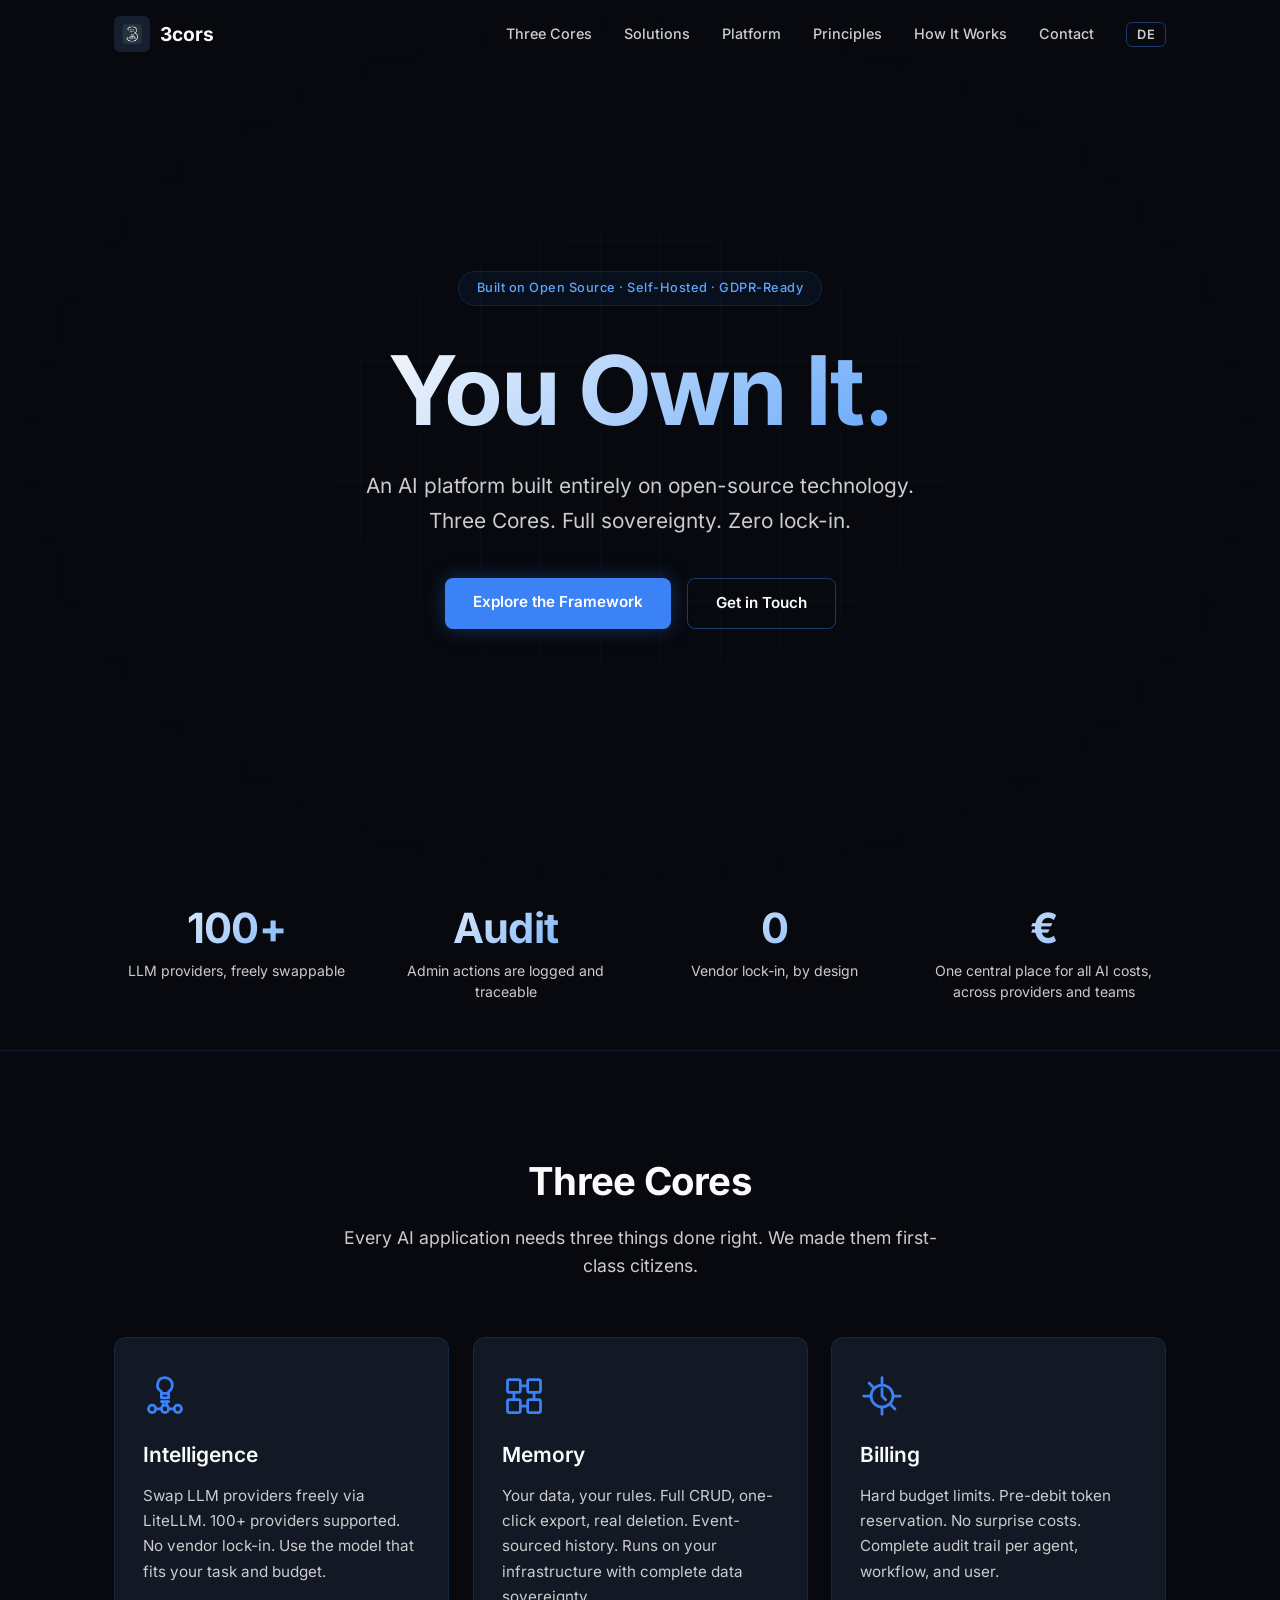
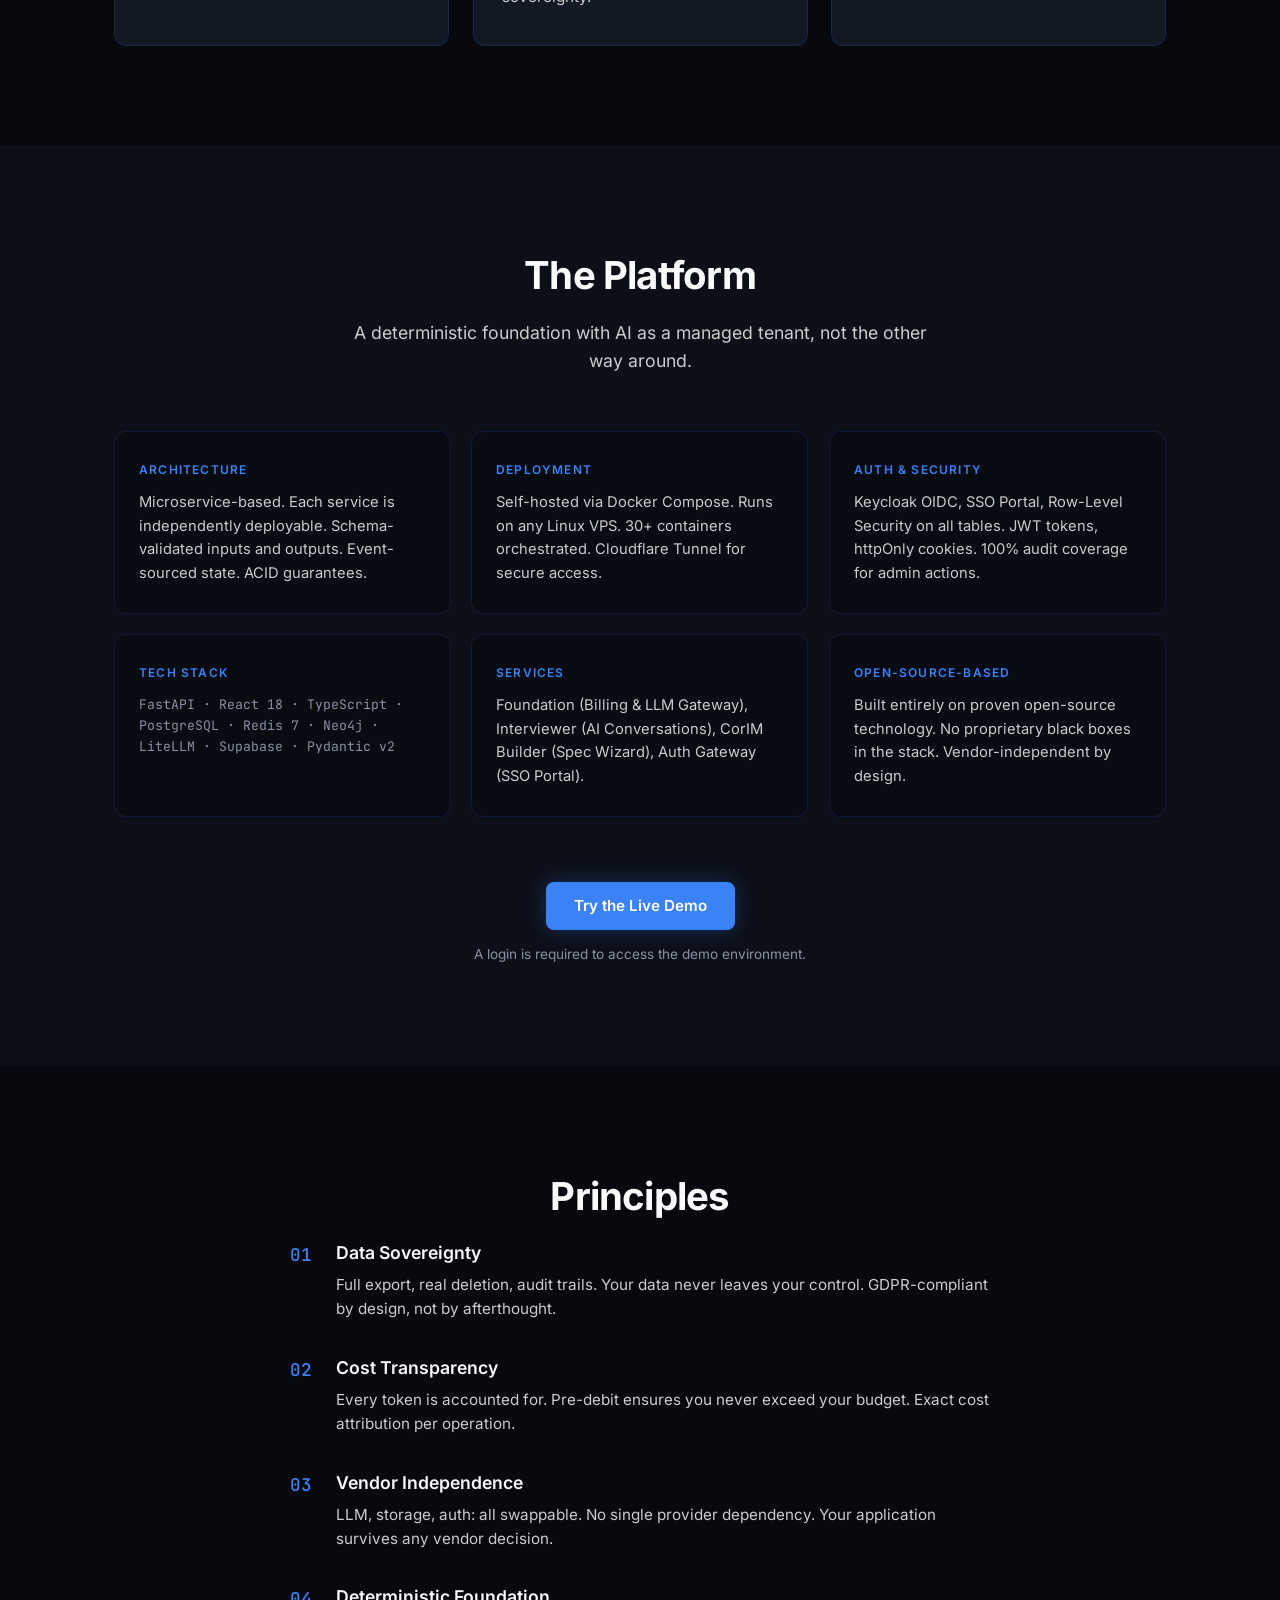
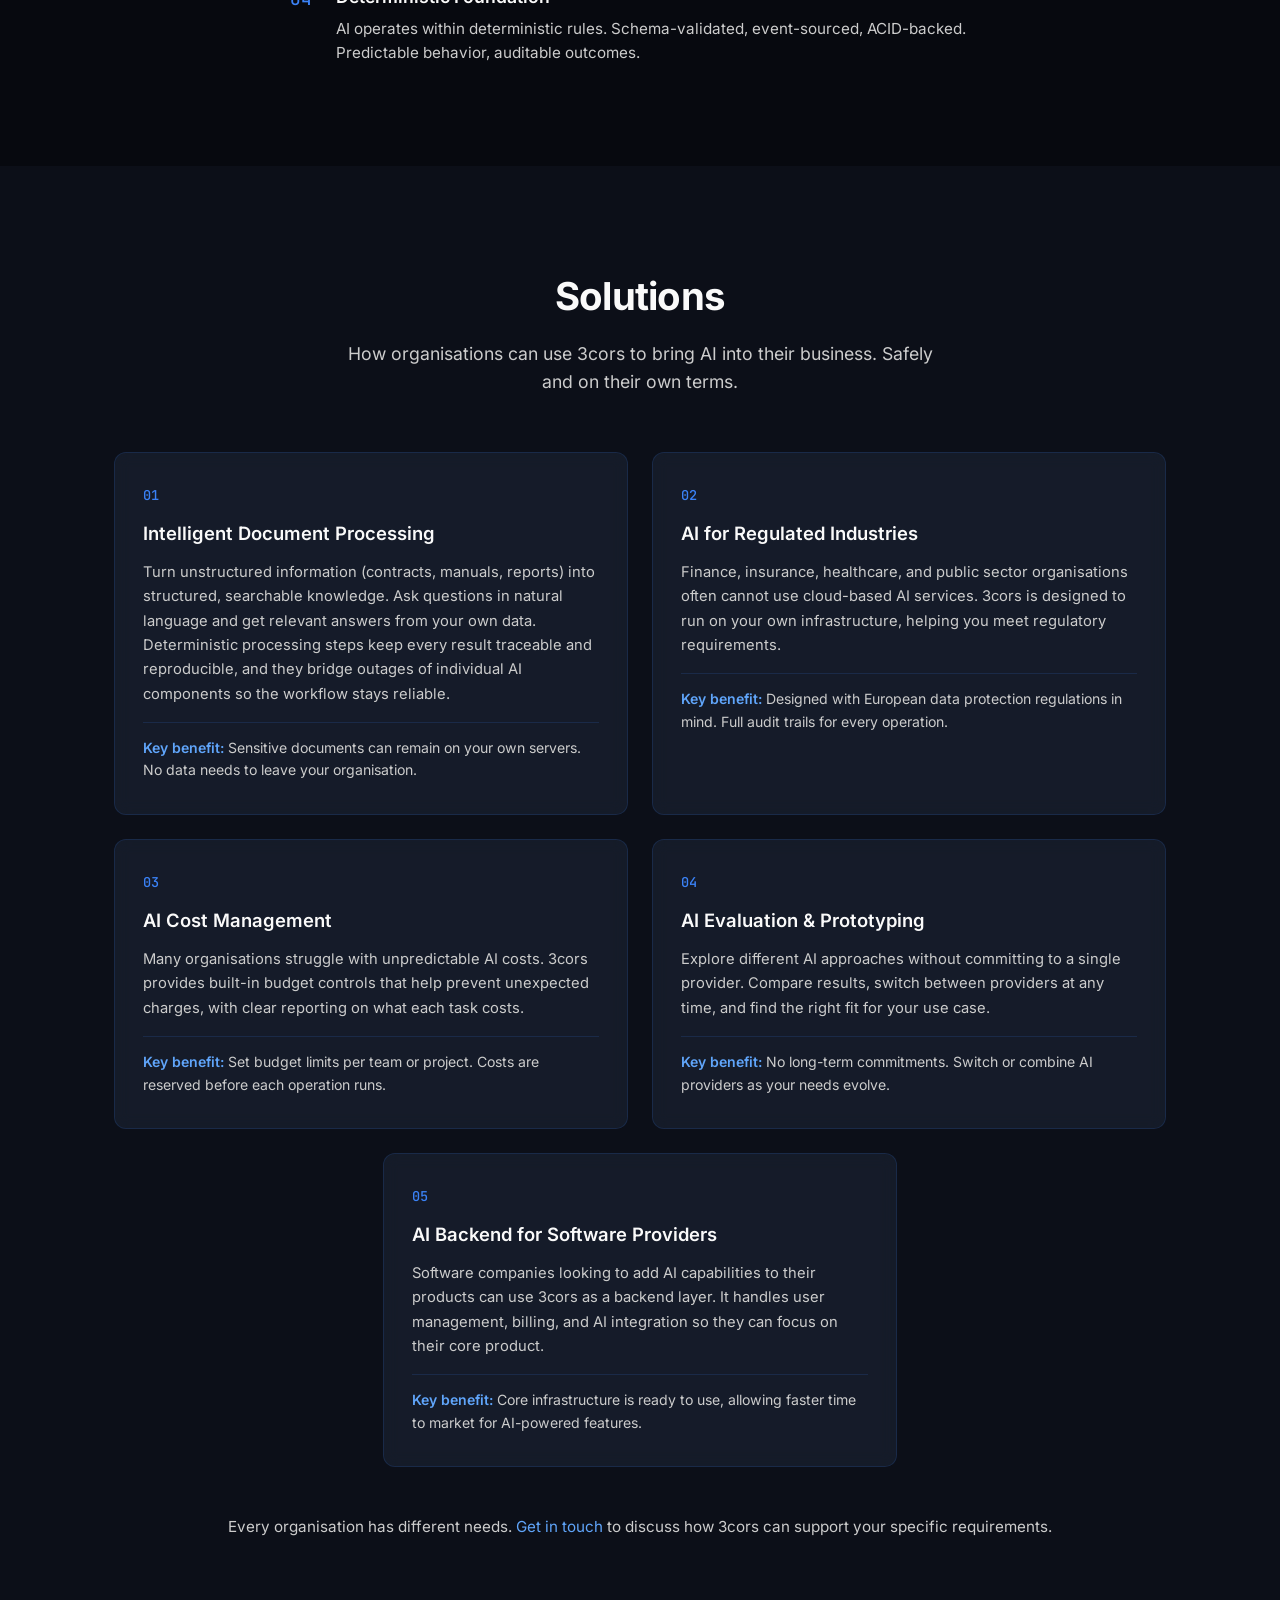
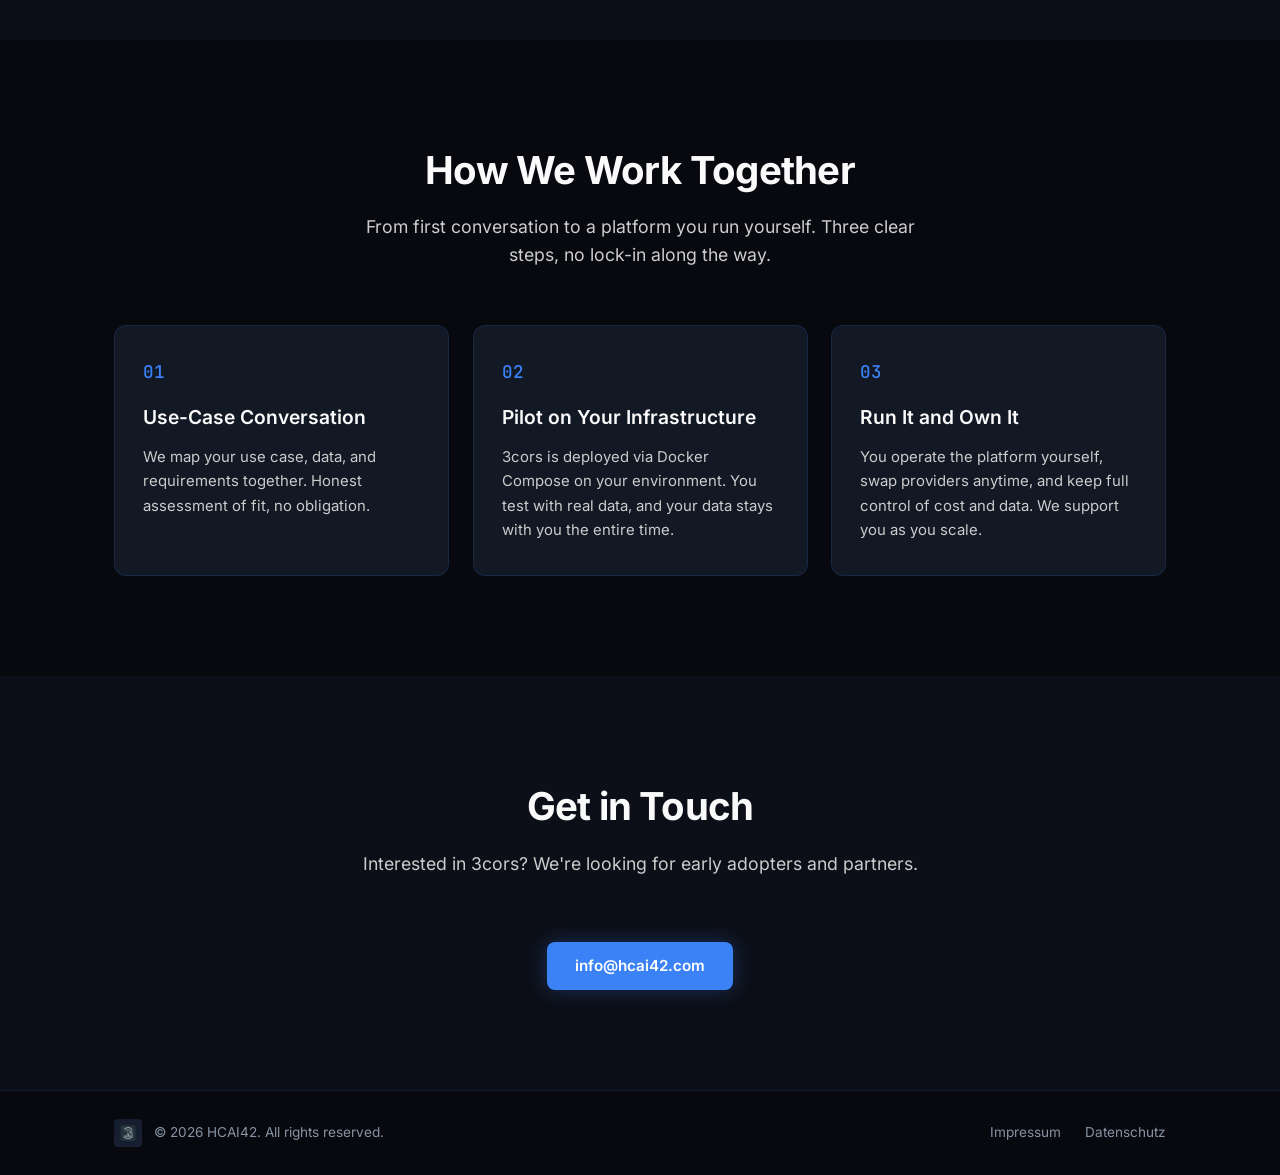
==== index.html @ b2782348 "content: refocus metrics on customer value Add a central cost-management fact ("One central place fo" ====
<!DOCTYPE html>
<html lang="en">
<head>
  <meta charset="UTF-8">
  <meta name="viewport" content="width=device-width, initial-scale=1.0">
  <title>3cors - You Own It</title>
  <meta name="description" content="3cors is a platform for AI-native software, built entirely on open-source technology. Three Cores: Intelligence, Memory, Billing. Full data sovereignty, self-hosted, GDPR-ready.">
  <meta name="keywords" content="3cors, AI platform, open-source-based, self-hosted, data sovereignty, GDPR, LLM">
  <meta property="og:title" content="3cors - You Own It">
  <meta property="og:description" content="AI platform built on open-source technology. Three Cores: Intelligence, Memory, Billing.">
  <meta property="og:type" content="website">
  <meta property="og:url" content="https://www.3cors.com">
  <meta property="og:image" content="https://www.3cors.com/assets/og-image.png">
  <link rel="icon" type="image/svg+xml" href="assets/favicon.svg">
  <link rel="icon" type="image/png" sizes="64x64" href="assets/favicon.png">
  <link rel="icon" type="image/png" sizes="32x32" href="assets/favicon-32.png">
  <link rel="apple-touch-icon" sizes="180x180" href="assets/apple-touch-icon.png">
  <link rel="manifest" href="assets/site.webmanifest">
  <meta name="theme-color" content="#07090F">
  <meta name="apple-mobile-web-app-title" content="3cors">
  <meta name="apple-mobile-web-app-capable" content="yes">
  <meta name="mobile-web-app-capable" content="yes">
  <link rel="stylesheet" href="fonts/fonts.css?v=20260623">
  <link rel="stylesheet" href="style.css?v=20260623">
</head>
<body>

  <!-- Navigation -->
  <nav class="nav">
    <div class="nav-inner">
      <a href="#" class="nav-logo">
        <img src="assets/logo.png" alt="3cors Logo" width="36" height="36">
        <span>3cors</span>
      </a>
      <div class="nav-links">
        <a href="#cores" data-i18n="nav.cores">Three Cores</a>
        <a href="#solutions" data-i18n="nav.solutions">Solutions</a>
        <a href="#platform" data-i18n="nav.platform">Platform</a>
        <a href="#principles" data-i18n="nav.principles">Principles</a>
        <a href="#process" data-i18n="nav.process">How It Works</a>
        <a href="#contact" data-i18n="nav.contact">Contact</a>
        <button id="lang-toggle" class="lang-toggle">DE</button>
      </div>
      <div class="nav-right-mobile">
        <button id="lang-toggle-mobile" class="lang-toggle" onclick="document.getElementById('lang-toggle').click()">DE</button>
        <button class="nav-toggle" aria-label="Menu">
          <span></span><span></span><span></span>
        </button>
      </div>
    </div>
  </nav>

  <!-- Hero -->
  <section class="hero">
    <div class="grid-bg"></div>
    <div class="hero-content">
      <div class="hero-badge" data-i18n="hero.badge">Built on Open Source &middot; Self-Hosted &middot; GDPR-Ready</div>
      <h1 data-i18n="hero.title">You Own It.</h1>
      <p class="hero-sub" data-i18n="hero.sub">An AI platform built entirely on open-source technology.<br>Three Cores. Full sovereignty. Zero lock-in.</p>
      <div class="hero-actions">
        <a href="#cores" class="btn btn-primary" data-i18n="hero.cta1">Explore the Framework</a>
        <a href="#contact" class="btn btn-outline" data-i18n="hero.cta2">Get in Touch</a>
      </div>
    </div>
  </section>

  <!-- Metrics -->
  <section class="metrics-band">
    <div class="container">
      <div class="metrics-grid">
        <div class="metric">
          <div class="metric-num">100+</div>
          <div class="metric-label" data-i18n="metrics.providers">LLM providers, freely swappable</div>
        </div>
        <div class="metric">
          <div class="metric-num">Audit</div>
          <div class="metric-label" data-i18n="metrics.audit">Admin actions are logged and traceable</div>
        </div>
        <div class="metric">
          <div class="metric-num">0</div>
          <div class="metric-label" data-i18n="metrics.lockin">Vendor lock-in, by design</div>
        </div>
        <div class="metric">
          <div class="metric-num">€</div>
          <div class="metric-label" data-i18n="metrics.cost">One central place for all AI costs, across providers and teams</div>
        </div>
      </div>
    </div>
  </section>

  <!-- Three Cores -->
  <section id="cores" class="section">
    <div class="container">
      <h2 class="section-title" data-i18n="cores.title">Three Cores</h2>
      <p class="section-sub" data-i18n="cores.sub">Every AI application needs three things done right. We made them first-class citizens.</p>
      <div class="cores-grid">
        <div class="card">
          <div class="card-icon">
            <svg viewBox="0 0 24 24" fill="none" stroke="currentColor" stroke-width="1.5" stroke-linecap="round" stroke-linejoin="round"><path d="M12 2a4 4 0 0 1 4 4c0 1.5-.8 2.8-2 3.5v1h-4v-1A4 4 0 0 1 12 2z"/><path d="M10 10.5v2.5h4v-2.5"/><path d="M10 15h4"/><path d="M11 15v2"/><path d="M13 15v2"/><circle cx="5" cy="19" r="2"/><circle cx="19" cy="19" r="2"/><circle cx="12" cy="19" r="2"/><path d="M7 19h3"/><path d="M14 19h3"/></svg>
          </div>
          <h3 data-i18n="cores.intelligence">Intelligence</h3>
          <p data-i18n="cores.intelligence.desc">Swap LLM providers freely via LiteLLM. 100+ providers supported. No vendor lock-in. Use the model that fits your task and budget.</p>
        </div>
        <div class="card">
          <div class="card-icon">
            <svg viewBox="0 0 24 24" fill="none" stroke="currentColor" stroke-width="1.5" stroke-linecap="round" stroke-linejoin="round"><rect x="3" y="3" width="7" height="7" rx="1"/><rect x="14" y="3" width="7" height="7" rx="1"/><rect x="3" y="14" width="7" height="7" rx="1"/><rect x="14" y="14" width="7" height="7" rx="1"/><path d="M10 6.5h4"/><path d="M6.5 10v4"/><path d="M17.5 10v4"/><path d="M10 17.5h4"/></svg>
          </div>
          <h3 data-i18n="cores.memory">Memory</h3>
          <p data-i18n="cores.memory.desc">Your data, your rules. Full CRUD, one-click export, real deletion. Event-sourced history. Runs on your infrastructure with complete data sovereignty.</p>
        </div>
        <div class="card">
          <div class="card-icon">
            <svg viewBox="0 0 24 24" fill="none" stroke="currentColor" stroke-width="1.5" stroke-linecap="round" stroke-linejoin="round"><path d="M12 2v4"/><path d="M12 18v4"/><circle cx="12" cy="12" r="6"/><path d="M12 8v4l2 2"/><path d="M4.93 4.93l2.83 2.83"/><path d="M16.24 16.24l2.83 2.83"/><path d="M2 12h4"/><path d="M18 12h4"/></svg>
          </div>
          <h3 data-i18n="cores.billing">Billing</h3>
          <p data-i18n="cores.billing.desc">Hard budget limits. Pre-debit token reservation. No surprise costs. Complete audit trail per agent, workflow, and user.</p>
        </div>
      </div>
    </div>
  </section>

  <!-- Platform -->
  <section id="platform" class="section section-alt">
    <div class="container">
      <h2 class="section-title" data-i18n="platform.title">The Platform</h2>
      <p class="section-sub" data-i18n="platform.sub">A deterministic foundation with AI as a managed tenant, not the other way around.</p>
      <div class="features-grid">
        <div class="feature">
          <div class="feature-label" data-i18n="platform.architecture">Architecture</div>
          <p data-i18n="platform.architecture.desc">Microservice-based. Each service is independently deployable. Schema-validated inputs and outputs. Event-sourced state. ACID guarantees.</p>
        </div>
        <div class="feature">
          <div class="feature-label" data-i18n="platform.deployment">Deployment</div>
          <p data-i18n="platform.deployment.desc">Self-hosted via Docker Compose. Runs on any Linux VPS. 30+ containers orchestrated. Cloudflare Tunnel for secure access.</p>
        </div>
        <div class="feature">
          <div class="feature-label" data-i18n="platform.auth">Auth &amp; Security</div>
          <p data-i18n="platform.auth.desc">Keycloak OIDC, SSO Portal, Row-Level Security on all tables. JWT tokens, httpOnly cookies. 100% audit coverage for admin actions.</p>
        </div>
        <div class="feature">
          <div class="feature-label" data-i18n="platform.tech">Tech Stack</div>
          <p class="mono">FastAPI &middot; React 18 &middot; TypeScript &middot; PostgreSQL &middot; Redis 7 &middot; Neo4j &middot; LiteLLM &middot; Supabase &middot; Pydantic v2</p>
        </div>
        <div class="feature">
          <div class="feature-label" data-i18n="platform.services">Services</div>
          <p data-i18n="platform.services.desc">Foundation (Billing &amp; LLM Gateway), Interviewer (AI Conversations), CorIM Builder (Spec Wizard), Auth Gateway (SSO Portal).</p>
        </div>
        <div class="feature">
          <div class="feature-label" data-i18n="platform.oss">Open-Source-Based</div>
          <p data-i18n="platform.oss.desc">Built entirely on proven open-source technology. No proprietary black boxes in the stack. Vendor-independent by design.</p>
        </div>
      </div>
      <div class="hero-actions platform-cta">
        <a href="https://3csupa.hcai42.com/" target="_blank" rel="noopener" class="btn btn-primary" data-i18n="platform.demo.cta">Try the Live Demo</a>
      </div>
      <p class="platform-demo-note" data-i18n="platform.demo.note">A login is required to access the demo environment.</p>
    </div>
  </section>

  <!-- Principles -->
  <section id="principles" class="section">
    <div class="container">
      <h2 class="section-title" data-i18n="principles.title">Principles</h2>
      <div class="principles-list">
        <div class="principle">
          <span class="principle-num">01</span>
          <div>
            <h4 data-i18n="principles.sovereignty">Data Sovereignty</h4>
            <p data-i18n="principles.sovereignty.desc">Full export, real deletion, audit trails. Your data never leaves your control. GDPR-compliant by design, not by afterthought.</p>
          </div>
        </div>
        <div class="principle">
          <span class="principle-num">02</span>
          <div>
            <h4 data-i18n="principles.cost">Cost Transparency</h4>
            <p data-i18n="principles.cost.desc">Every token is accounted for. Pre-debit ensures you never exceed your budget. Exact cost attribution per operation.</p>
          </div>
        </div>
        <div class="principle">
          <span class="principle-num">03</span>
          <div>
            <h4 data-i18n="principles.vendor">Vendor Independence</h4>
            <p data-i18n="principles.vendor.desc">LLM, storage, auth: all swappable. No single provider dependency. Your application survives any vendor decision.</p>
          </div>
        </div>
        <div class="principle">
          <span class="principle-num">04</span>
          <div>
            <h4 data-i18n="principles.deterministic">Deterministic Foundation</h4>
            <p data-i18n="principles.deterministic.desc">AI operates within deterministic rules. Schema-validated, event-sourced, ACID-backed. Predictable behavior, auditable outcomes.</p>
          </div>
        </div>
      </div>
    </div>
  </section>


  <!-- Solutions -->
  <section id="solutions" class="section section-alt">
    <div class="container">
      <h2 class="section-title" data-i18n="solutions.title">Solutions</h2>
      <p class="section-sub" data-i18n="solutions.sub">How organisations can use 3cors to bring AI into their business. Safely and on their own terms.</p>
      <div class="solutions-grid">
        <div class="solution-card">
          <div class="solution-num">01</div>
          <h3 data-i18n="solutions.1.title">Intelligent Document Processing</h3>
          <p data-i18n="solutions.1.desc">Turn unstructured information (contracts, manuals, reports) into structured, searchable knowledge. Ask questions in natural language and get relevant answers from your own data.</p>
          <div class="solution-benefit" data-i18n="solutions.1.benefit">
            <strong>Key benefit:</strong> Sensitive documents can remain on your own servers. No data needs to leave your organisation.
          </div>
        </div>
        <div class="solution-card">
          <div class="solution-num">02</div>
          <h3 data-i18n="solutions.2.title">AI for Regulated Industries</h3>
          <p data-i18n="solutions.2.desc">Finance, insurance, healthcare, and public sector organisations often cannot use cloud-based AI services. 3cors is designed to run on your own infrastructure, helping you meet regulatory requirements.</p>
          <div class="solution-benefit" data-i18n="solutions.2.benefit">
            <strong>Key benefit:</strong> Designed with European data protection regulations in mind. Full audit trails for every operation.
          </div>
        </div>
        <div class="solution-card">
          <div class="solution-num">03</div>
          <h3 data-i18n="solutions.3.title">AI Cost Management</h3>
          <p data-i18n="solutions.3.desc">Many organisations struggle with unpredictable AI costs. 3cors provides built-in budget controls that help prevent unexpected charges, with clear reporting on what each task costs.</p>
          <div class="solution-benefit" data-i18n="solutions.3.benefit">
            <strong>Key benefit:</strong> Set budget limits per team or project. Costs are reserved before each operation runs.
          </div>
        </div>
        <div class="solution-card">
          <div class="solution-num">04</div>
          <h3 data-i18n="solutions.4.title">AI Evaluation &amp; Prototyping</h3>
          <p data-i18n="solutions.4.desc">Explore different AI approaches without committing to a single provider. Compare results, switch between providers at any time, and find the right fit for your use case.</p>
          <div class="solution-benefit" data-i18n="solutions.4.benefit">
            <strong>Key benefit:</strong> No long-term commitments. Switch or combine AI providers as your needs evolve.
          </div>
        </div>
        <div class="solution-card">
          <div class="solution-num">05</div>
          <h3 data-i18n="solutions.5.title">AI Backend for Software Providers</h3>
          <p data-i18n="solutions.5.desc">Software companies looking to add AI capabilities to their products can use 3cors as a backend layer. It handles user management, billing, and AI integration so they can focus on their core product.</p>
          <div class="solution-benefit" data-i18n="solutions.5.benefit">
            <strong>Key benefit:</strong> Core infrastructure is ready to use, allowing faster time to market for AI-powered features.
          </div>
        </div>
      </div>
      <div class="solutions-cta" data-i18n="solutions.cta">
        <p>Every organisation has different needs. <a href="#contact">Get in touch</a> to discuss how 3cors can support your specific requirements.</p>
      </div>
    </div>
  </section>

  <!-- How It Works -->
  <section id="process" class="section">
    <div class="container">
      <h2 class="section-title" data-i18n="process.title">How We Work Together</h2>
      <p class="section-sub" data-i18n="process.sub">From first conversation to a platform you run yourself. Three clear steps, no lock-in along the way.</p>
      <div class="process-grid">
        <div class="process-step">
          <div class="process-num">01</div>
          <h3 data-i18n="process.1.title">Use-Case Conversation</h3>
          <p data-i18n="process.1.desc">We map your use case, data, and requirements together. Honest assessment of fit, no obligation.</p>
        </div>
        <div class="process-step">
          <div class="process-num">02</div>
          <h3 data-i18n="process.2.title">Pilot on Your Infrastructure</h3>
          <p data-i18n="process.2.desc">3cors is deployed via Docker Compose on your environment. You test with real data, and your data stays with you the entire time.</p>
        </div>
        <div class="process-step">
          <div class="process-num">03</div>
          <h3 data-i18n="process.3.title">Run It and Own It</h3>
          <p data-i18n="process.3.desc">You operate the platform yourself, swap providers anytime, and keep full control of cost and data. We support you as you scale.</p>
        </div>
      </div>
    </div>
  </section>

  <!-- Contact -->
  <section id="contact" class="section section-alt">
    <div class="container contact-section">
      <h2 class="section-title" data-i18n="contact.title">Get in Touch</h2>
      <p class="section-sub" data-i18n="contact.sub">Interested in 3cors? We're looking for early adopters and partners.</p>
      <a href="mailto:info@hcai42.com" class="btn btn-primary">info@hcai42.com</a>
    </div>
  </section>

  <!-- Footer -->
  <footer class="footer">
    <div class="container footer-inner">
      <div class="footer-left">
        <img src="assets/logo.png" alt="3cors" width="28" height="28">
        <span data-i18n="footer.copy">&copy; 2026 HCAI42. All rights reserved.</span>
      </div>
      <div class="footer-links">
        <a href="impressum.html">Impressum</a>
        <a href="datenschutz.html">Datenschutz</a>
      </div>
    </div>
  </footer>

  <script src="lang.js?v=20260623b"></script>
  <script>
    // Mobile nav toggle
    const toggle = document.querySelector('.nav-toggle');
    const links = document.querySelector('.nav-links');
    toggle.addEventListener('click', () => {
      links.classList.toggle('open');
      toggle.classList.toggle('open');
    });

    // Close mobile nav on link click
    document.querySelectorAll('.nav-links a').forEach(a => {
      a.addEventListener('click', () => {
        links.classList.remove('open');
        toggle.classList.remove('open');
      });
    });

    // Smooth scroll
    document.querySelectorAll('a[href^="#"]').forEach(a => {
      a.addEventListener('click', e => {
        e.preventDefault();
        const target = document.querySelector(a.getAttribute('href'));
        if (target) target.scrollIntoView({ behavior: 'smooth', block: 'start' });
      });
    });

    // Navbar background on scroll
    const nav = document.querySelector('.nav');
    window.addEventListener('scroll', () => {
      nav.classList.toggle('scrolled', window.scrollY > 40);
    });

    // Sync mobile lang toggle label
    var langBtn = document.getElementById('lang-toggle');
    var langBtnMobile = document.getElementById('lang-toggle-mobile');
    if (langBtn && langBtnMobile) {
      new MutationObserver(function() {
        langBtnMobile.textContent = langBtn.textContent;
      }).observe(langBtn, { childList: true });
    }

    // Scroll reveal: subtle, staggered, accessible.
    // Applied only via JS so no-JS and reduced-motion users always see content.
    var prefersReduced = window.matchMedia('(prefers-reduced-motion: reduce)').matches;
    if (!prefersReduced && 'IntersectionObserver' in window) {
      var revealEls = document.querySelectorAll('.section-title, .section-sub, .metric, .card, .feature, .principle, .solution-card, .process-step');
      var io = new IntersectionObserver(function(entries) {
        entries.forEach(function(entry) {
          if (entry.isIntersecting) {
            entry.target.classList.add('reveal-in');
            io.unobserve(entry.target);
          }
        });
      }, { threshold: 0.1, rootMargin: '0px 0px -40px 0px' });
      revealEls.forEach(function(el) {
        el.classList.add('reveal');
        var siblings = Array.prototype.slice.call(el.parentNode.children);
        var idx = siblings.indexOf(el);
        el.style.transitionDelay = (Math.min(idx, 5) * 70) + 'ms';
        io.observe(el);
      });
    }
  </script>
</body>
</html>
---- fonts/fonts.css ----
/* Inter 300 latin-ext */
@font-face {
  font-family: 'Inter';
  font-style: normal;
  font-weight: 300;
  font-display: swap;
  src: url(Inter-300-latin-ext.woff2) format('woff2');
  unicode-range: U+0100-02BA, U+02BD-02C5, U+02C7-02CC, U+02CE-02D7, U+02DD-02FF, U+0304, U+0308, U+0329, U+1D00-1DBF, U+1E00-1E9F, U+1EF2-1EFF, U+2020, U+20A0-20AB, U+20AD-20C0, U+2113, U+2C60-2C7F, U+A720-A7FF;
}

/* Inter 300 latin */
@font-face {
  font-family: 'Inter';
  font-style: normal;
  font-weight: 300;
  font-display: swap;
  src: url(Inter-300-latin.woff2) format('woff2');
  unicode-range: U+0000-00FF, U+0131, U+0152-0153, U+02BB-02BC, U+02C6, U+02DA, U+02DC, U+0304, U+0308, U+0329, U+2000-206F, U+20AC, U+2122, U+2191, U+2193, U+2212, U+2215, U+FEFF, U+FFFD;
}

/* Inter 400 latin-ext */
@font-face {
  font-family: 'Inter';
  font-style: normal;
  font-weight: 400;
  font-display: swap;
  src: url(Inter-400-latin-ext.woff2) format('woff2');
  unicode-range: U+0100-02BA, U+02BD-02C5, U+02C7-02CC, U+02CE-02D7, U+02DD-02FF, U+0304, U+0308, U+0329, U+1D00-1DBF, U+1E00-1E9F, U+1EF2-1EFF, U+2020, U+20A0-20AB, U+20AD-20C0, U+2113, U+2C60-2C7F, U+A720-A7FF;
}

/* Inter 400 latin */
@font-face {
  font-family: 'Inter';
  font-style: normal;
  font-weight: 400;
  font-display: swap;
  src: url(Inter-400-latin.woff2) format('woff2');
  unicode-range: U+0000-00FF, U+0131, U+0152-0153, U+02BB-02BC, U+02C6, U+02DA, U+02DC, U+0304, U+0308, U+0329, U+2000-206F, U+20AC, U+2122, U+2191, U+2193, U+2212, U+2215, U+FEFF, U+FFFD;
}

/* Inter 500 latin-ext */
@font-face {
  font-family: 'Inter';
  font-style: normal;
  font-weight: 500;
  font-display: swap;
  src: url(Inter-500-latin-ext.woff2) format('woff2');
  unicode-range: U+0100-02BA, U+02BD-02C5, U+02C7-02CC, U+02CE-02D7, U+02DD-02FF, U+0304, U+0308, U+0329, U+1D00-1DBF, U+1E00-1E9F, U+1EF2-1EFF, U+2020, U+20A0-20AB, U+20AD-20C0, U+2113, U+2C60-2C7F, U+A720-A7FF;
}

/* Inter 500 latin */
@font-face {
  font-family: 'Inter';
  font-style: normal;
  font-weight: 500;
  font-display: swap;
  src: url(Inter-500-latin.woff2) format('woff2');
  unicode-range: U+0000-00FF, U+0131, U+0152-0153, U+02BB-02BC, U+02C6, U+02DA, U+02DC, U+0304, U+0308, U+0329, U+2000-206F, U+20AC, U+2122, U+2191, U+2193, U+2212, U+2215, U+FEFF, U+FFFD;
}

/* Inter 600 latin-ext */
@font-face {
  font-family: 'Inter';
  font-style: normal;
  font-weight: 600;
  font-display: swap;
  src: url(Inter-600-latin-ext.woff2) format('woff2');
  unicode-range: U+0100-02BA, U+02BD-02C5, U+02C7-02CC, U+02CE-02D7, U+02DD-02FF, U+0304, U+0308, U+0329, U+1D00-1DBF, U+1E00-1E9F, U+1EF2-1EFF, U+2020, U+20A0-20AB, U+20AD-20C0, U+2113, U+2C60-2C7F, U+A720-A7FF;
}

/* Inter 600 latin */
@font-face {
  font-family: 'Inter';
  font-style: normal;
  font-weight: 600;
  font-display: swap;
  src: url(Inter-600-latin.woff2) format('woff2');
  unicode-range: U+0000-00FF, U+0131, U+0152-0153, U+02BB-02BC, U+02C6, U+02DA, U+02DC, U+0304, U+0308, U+0329, U+2000-206F, U+20AC, U+2122, U+2191, U+2193, U+2212, U+2215, U+FEFF, U+FFFD;
}

/* Inter 700 latin-ext */
@font-face {
  font-family: 'Inter';
  font-style: normal;
  font-weight: 700;
  font-display: swap;
  src: url(Inter-700-latin-ext.woff2) format('woff2');
  unicode-range: U+0100-02BA, U+02BD-02C5, U+02C7-02CC, U+02CE-02D7, U+02DD-02FF, U+0304, U+0308, U+0329, U+1D00-1DBF, U+1E00-1E9F, U+1EF2-1EFF, U+2020, U+20A0-20AB, U+20AD-20C0, U+2113, U+2C60-2C7F, U+A720-A7FF;
}

/* Inter 700 latin */
@font-face {
  font-family: 'Inter';
  font-style: normal;
  font-weight: 700;
  font-display: swap;
  src: url(Inter-700-latin.woff2) format('woff2');
  unicode-range: U+0000-00FF, U+0131, U+0152-0153, U+02BB-02BC, U+02C6, U+02DA, U+02DC, U+0304, U+0308, U+0329, U+2000-206F, U+20AC, U+2122, U+2191, U+2193, U+2212, U+2215, U+FEFF, U+FFFD;
}

/* JetBrains Mono 400 latin-ext */
@font-face {
  font-family: 'JetBrains Mono';
  font-style: normal;
  font-weight: 400;
  font-display: swap;
  src: url(JetBrainsMono-400-latin-ext.woff2) format('woff2');
  unicode-range: U+0100-02BA, U+02BD-02C5, U+02C7-02CC, U+02CE-02D7, U+02DD-02FF, U+0304, U+0308, U+0329, U+1D00-1DBF, U+1E00-1E9F, U+1EF2-1EFF, U+2020, U+20A0-20AB, U+20AD-20C0, U+2113, U+2C60-2C7F, U+A720-A7FF;
}

/* JetBrains Mono 400 latin */
@font-face {
  font-family: 'JetBrains Mono';
  font-style: normal;
  font-weight: 400;
  font-display: swap;
  src: url(JetBrainsMono-400-latin.woff2) format('woff2');
  unicode-range: U+0000-00FF, U+0131, U+0152-0153, U+02BB-02BC, U+02C6, U+02DA, U+02DC, U+0304, U+0308, U+0329, U+2000-206F, U+20AC, U+2122, U+2191, U+2193, U+2212, U+2215, U+FEFF, U+FFFD;
}

/* JetBrains Mono 500 latin-ext */
@font-face {
  font-family: 'JetBrains Mono';
  font-style: normal;
  font-weight: 500;
  font-display: swap;
  src: url(JetBrainsMono-500-latin-ext.woff2) format('woff2');
  unicode-range: U+0100-02BA, U+02BD-02C5, U+02C7-02CC, U+02CE-02D7, U+02DD-02FF, U+0304, U+0308, U+0329, U+1D00-1DBF, U+1E00-1E9F, U+1EF2-1EFF, U+2020, U+20A0-20AB, U+20AD-20C0, U+2113, U+2C60-2C7F, U+A720-A7FF;
}

/* JetBrains Mono 500 latin */
@font-face {
  font-family: 'JetBrains Mono';
  font-style: normal;
  font-weight: 500;
  font-display: swap;
  src: url(JetBrainsMono-500-latin.woff2) format('woff2');
  unicode-range: U+0000-00FF, U+0131, U+0152-0153, U+02BB-02BC, U+02C6, U+02DA, U+02DC, U+0304, U+0308, U+0329, U+2000-206F, U+20AC, U+2122, U+2191, U+2193, U+2212, U+2215, U+FEFF, U+FFFD;
}
---- style.css ----
/* === 3cors Style Guide === */
:root {
  --bg: #07090F;
  --bg-alt: #0c0f18;
  --surface: rgba(30, 41, 59, 0.5);
  --border: rgba(59, 130, 246, 0.15);
  --border-hover: rgba(59, 130, 246, 0.4);
  --blue: #3B82F6;
  --blue-light: #60A5FA;
  --blue-ai: #0EA5E9;
  --text: #FAFAFA;
  --text-secondary: #CCCCCC;
  --text-muted: #8892a4;
  --font: 'Inter', system-ui, -apple-system, sans-serif;
  --mono: 'JetBrains Mono', 'Fira Code', monospace;
  --radius: 12px;
  --glow: 0 0 40px rgba(59, 130, 246, 0.12);
}

*, *::before, *::after {
  margin: 0;
  padding: 0;
  box-sizing: border-box;
}

html {
  scroll-behavior: smooth;
  scroll-padding-top: 80px;
}

body {
  font-family: var(--font);
  background: var(--bg);
  color: var(--text);
  line-height: 1.6;
  -webkit-font-smoothing: antialiased;
}

.container {
  max-width: 1100px;
  margin: 0 auto;
  padding: 0 24px;
}

/* === Navigation === */
.nav {
  position: fixed;
  top: 0;
  left: 0;
  right: 0;
  z-index: 100;
  padding: 16px 0;
  transition: all 0.3s ease;
  background: transparent;
}

.nav.scrolled {
  background: rgba(7, 9, 15, 0.92);
  backdrop-filter: blur(16px);
  border-bottom: 1px solid var(--border);
}

.nav-inner {
  max-width: 1100px;
  margin: 0 auto;
  padding: 0 24px;
  display: flex;
  align-items: center;
  justify-content: space-between;
}

.nav-logo {
  display: flex;
  align-items: center;
  gap: 10px;
  text-decoration: none;
  color: var(--text);
  font-weight: 700;
  font-size: 1.2rem;
}

.nav-logo img {
  border-radius: 6px;
}

.nav-links {
  display: flex;
  gap: 32px;
}

.nav-links a {
  text-decoration: none;
  color: var(--text-secondary);
  font-size: 0.9rem;
  font-weight: 500;
  transition: color 0.2s;
}

.nav-links a:hover {
  color: var(--blue-light);
}

/* Language toggle */
.lang-toggle {
  background: transparent;
  color: var(--text-secondary);
  border: 1px solid var(--border-hover);
  border-radius: 6px;
  padding: 4px 10px;
  font-size: 0.8rem;
  font-weight: 600;
  font-family: var(--font);
  cursor: pointer;
  transition: all 0.2s;
  letter-spacing: 0.5px;
}

.lang-toggle:hover {
  color: var(--blue-light);
  border-color: var(--blue);
  background: rgba(59, 130, 246, 0.06);
}

.nav-right-mobile {
  display: none;
  align-items: center;
  gap: 8px;
}

.nav-toggle {
  display: none;
  flex-direction: column;
  gap: 5px;
  background: none;
  border: none;
  cursor: pointer;
  padding: 4px;
}

.nav-toggle span {
  display: block;
  width: 24px;
  height: 2px;
  background: var(--text);
  transition: all 0.3s;
}

.nav-toggle.open span:nth-child(1) { transform: rotate(45deg) translate(5px, 5px); }
.nav-toggle.open span:nth-child(2) { opacity: 0; }
.nav-toggle.open span:nth-child(3) { transform: rotate(-45deg) translate(5px, -5px); }

/* === Hero === */
.hero {
  position: relative;
  min-height: 100vh;
  display: flex;
  align-items: center;
  justify-content: center;
  text-align: center;
  overflow: hidden;
}

.grid-bg {
  position: absolute;
  inset: 0;
  background-image:
    linear-gradient(rgba(59, 130, 246, 0.04) 1px, transparent 1px),
    linear-gradient(90deg, rgba(59, 130, 246, 0.04) 1px, transparent 1px);
  background-size: 60px 60px;
  mask-image: radial-gradient(ellipse at center, black 30%, transparent 70%);
  -webkit-mask-image: radial-gradient(ellipse at center, black 30%, transparent 70%);
}

.hero-content {
  position: relative;
  z-index: 1;
  padding: 0 24px;
}

.hero-badge {
  display: inline-block;
  padding: 6px 18px;
  border: 1px solid var(--border);
  border-radius: 100px;
  font-size: 0.8rem;
  font-weight: 500;
  color: var(--blue-light);
  letter-spacing: 0.5px;
  margin-bottom: 32px;
  background: rgba(59, 130, 246, 0.06);
}

.hero h1 {
  font-size: clamp(3rem, 8vw, 6rem);
  font-weight: 700;
  letter-spacing: -0.03em;
  line-height: 1.1;
  margin-bottom: 24px;
  background: linear-gradient(135deg, var(--text) 0%, var(--blue-light) 100%);
  -webkit-background-clip: text;
  -webkit-text-fill-color: transparent;
  background-clip: text;
}

.hero-sub {
  font-size: clamp(1.05rem, 2vw, 1.3rem);
  color: var(--text-secondary);
  max-width: 560px;
  margin: 0 auto 40px;
  line-height: 1.7;
}

.hero-actions {
  display: flex;
  gap: 16px;
  justify-content: center;
  flex-wrap: wrap;
}

.platform-cta {
  margin-top: 64px;
}

.platform-demo-note {
  margin-top: 14px;
  text-align: center;
  font-size: 0.85rem;
  color: var(--text-muted);
}

/* === Buttons === */
.btn {
  display: inline-block;
  padding: 12px 28px;
  border-radius: 8px;
  font-size: 0.95rem;
  font-weight: 600;
  text-decoration: none;
  transition: all 0.25s ease;
  cursor: pointer;
  border: none;
}

.btn-primary {
  background: var(--blue);
  color: #fff;
  box-shadow: 0 0 20px rgba(59, 130, 246, 0.3);
}

.btn-primary:hover {
  background: #2563EB;
  box-shadow: 0 0 30px rgba(59, 130, 246, 0.45);
  transform: translateY(-1px);
}

.btn-outline {
  background: transparent;
  color: var(--text);
  border: 1px solid var(--border-hover);
}

.btn-outline:hover {
  border-color: var(--blue);
  color: var(--blue-light);
  background: rgba(59, 130, 246, 0.06);
}

/* === Sections === */
.section {
  padding: 100px 0;
}

.section-alt {
  background: var(--bg-alt);
}

.section-title {
  font-size: 2.4rem;
  font-weight: 700;
  text-align: center;
  margin-bottom: 12px;
  letter-spacing: -0.02em;
}

.section-sub {
  text-align: center;
  color: var(--text-secondary);
  font-size: 1.1rem;
  max-width: 600px;
  margin: 0 auto 56px;
}

/* === Three Cores Cards === */
.cores-grid {
  display: grid;
  grid-template-columns: repeat(3, 1fr);
  gap: 24px;
}

.card {
  background: var(--surface);
  border: 1px solid var(--border);
  border-radius: var(--radius);
  padding: 36px 28px;
  transition: all 0.3s ease;
  backdrop-filter: blur(8px);
}

.card:hover {
  border-color: var(--border-hover);
  box-shadow: var(--glow);
  transform: translateY(-4px);
}

.card-icon {
  width: 44px;
  height: 44px;
  color: var(--blue);
  margin-bottom: 20px;
}

.card-icon svg {
  width: 100%;
  height: 100%;
}

.card h3 {
  font-size: 1.3rem;
  font-weight: 600;
  margin-bottom: 12px;
}

.card p {
  color: var(--text-secondary);
  font-size: 0.95rem;
  line-height: 1.65;
}

/* === Features Grid === */
.features-grid {
  display: grid;
  grid-template-columns: repeat(3, 1fr);
  gap: 20px;
}

.feature {
  padding: 28px 24px;
  border: 1px solid var(--border);
  border-radius: var(--radius);
  background: rgba(7, 9, 15, 0.6);
  transition: border-color 0.3s;
}

.feature:hover {
  border-color: var(--border-hover);
}

.feature-label {
  font-size: 0.75rem;
  font-weight: 600;
  text-transform: uppercase;
  letter-spacing: 1.2px;
  color: var(--blue);
  margin-bottom: 12px;
}

.feature p {
  color: var(--text-secondary);
  font-size: 0.92rem;
  line-height: 1.6;
}

.feature p.mono {
  font-family: var(--mono);
  font-size: 0.82rem;
  color: var(--text-muted);
}

/* === Principles === */
.principles-list {
  max-width: 700px;
  margin: 0 auto;
  display: flex;
  flex-direction: column;
  gap: 32px;
}

.principle {
  display: flex;
  gap: 24px;
  align-items: flex-start;
}

.principle-num {
  font-family: var(--mono);
  font-size: 1.1rem;
  font-weight: 500;
  color: var(--blue);
  flex-shrink: 0;
  padding-top: 2px;
}

.principle h4 {
  font-size: 1.1rem;
  font-weight: 600;
  margin-bottom: 6px;
}

.principle p {
  color: var(--text-secondary);
  font-size: 0.95rem;
  line-height: 1.6;
}

/* === Contact === */
.contact-section {
  text-align: center;
}

.contact-section .btn {
  margin-top: 8px;
}

/* === Footer === */
.footer {
  border-top: 1px solid var(--border);
  padding: 28px 0;
}

.footer-inner {
  display: flex;
  align-items: center;
  justify-content: space-between;
}

.footer-left {
  display: flex;
  align-items: center;
  gap: 12px;
  color: var(--text-muted);
  font-size: 0.85rem;
}

.footer-left img {
  border-radius: 4px;
}

.footer-links {
  display: flex;
  gap: 24px;
}

.footer-links a {
  color: var(--text-muted);
  text-decoration: none;
  font-size: 0.85rem;
  transition: color 0.2s;
}

.footer-links a:hover {
  color: var(--blue-light);
}

/* === Legal Pages === */
.legal {
  padding: 120px 0 80px;
}

.legal h1 {
  font-size: 2rem;
  font-weight: 700;
  margin-bottom: 32px;
}

.legal h2 {
  font-size: 1.3rem;
  font-weight: 600;
  margin-top: 32px;
  margin-bottom: 12px;
}

.legal p, .legal li {
  color: var(--text-secondary);
  font-size: 0.95rem;
  line-height: 1.7;
  margin-bottom: 12px;
}

.legal ul {
  padding-left: 20px;
  margin-bottom: 12px;
}

.legal a {
  color: var(--blue-light);
  text-decoration: none;
}

.legal a:hover {
  text-decoration: underline;
}

/* === Responsive === */
@media (max-width: 768px) {
  .nav-links {
    display: none;
    position: absolute;
    top: 60px;
    left: 0;
    right: 0;
    flex-direction: column;
    background: rgba(7, 9, 15, 0.97);
    backdrop-filter: blur(16px);
    padding: 24px;
    gap: 20px;
    border-bottom: 1px solid var(--border);
  }

  .nav-links .lang-toggle {
    display: none;
  }

  .nav-links.open {
    display: flex;
  }

  .nav-toggle {
    display: flex;
  }

  .nav-right-mobile {
    display: flex;
  }

  .cores-grid,
  .features-grid {
    grid-template-columns: 1fr;
  }

  .section {
    padding: 64px 0;
  }

  .footer-inner {
    flex-direction: column;
    gap: 16px;
    text-align: center;
  }
}

@media (max-width: 480px) {
  .hero-badge {
    font-size: 0.7rem;
  }

  .hero-sub {
    font-size: 1rem;
  }

  .hero-actions {
    flex-direction: column;
    align-items: center;
  }
}

/* === Scroll Reveal (JS-gated; respects reduced motion) === */
.reveal {
  opacity: 0;
  transform: translateY(14px);
  transition: opacity 0.5s cubic-bezier(0, 0, 0.2, 1), transform 0.5s cubic-bezier(0, 0, 0.2, 1);
  will-change: opacity, transform;
}

.reveal.reveal-in {
  opacity: 1;
  transform: none;
}

/* === Metrics Band === */
.metrics-band {
  padding: 0 0 40px;
  border-bottom: 1px solid var(--border);
}

.metrics-grid {
  display: grid;
  grid-template-columns: repeat(4, 1fr);
  gap: 24px;
}

.metric {
  text-align: center;
  padding: 8px 12px;
}

.metric-num {
  font-size: 2.6rem;
  font-weight: 700;
  letter-spacing: -0.02em;
  line-height: 1;
  background: linear-gradient(135deg, var(--text) 0%, var(--blue-light) 100%);
  -webkit-background-clip: text;
  -webkit-text-fill-color: transparent;
  background-clip: text;
}

.metric-label {
  margin-top: 10px;
  color: var(--text-secondary);
  font-size: 0.88rem;
  line-height: 1.5;
}

/* === Process / How It Works === */
.process-grid {
  display: grid;
  grid-template-columns: repeat(3, 1fr);
  gap: 24px;
}

.process-step {
  background: var(--surface);
  border: 1px solid var(--border);
  border-radius: var(--radius);
  padding: 32px 28px;
  transition: all 0.3s ease;
  backdrop-filter: blur(8px);
}

.process-step:hover {
  border-color: var(--border-hover);
  box-shadow: var(--glow);
  transform: translateY(-4px);
}

.process-num {
  font-family: var(--mono);
  font-size: 1.1rem;
  font-weight: 500;
  color: var(--blue);
  margin-bottom: 16px;
}

.process-step h3 {
  font-size: 1.2rem;
  font-weight: 600;
  margin-bottom: 12px;
}

.process-step p {
  color: var(--text-secondary);
  font-size: 0.93rem;
  line-height: 1.65;
}

@media (max-width: 768px) {
  .metrics-grid {
    grid-template-columns: repeat(2, 1fr);
    gap: 28px 16px;
  }

  .process-grid {
    grid-template-columns: 1fr;
  }
}

/* === Solutions === */
.solutions-grid {
  display: grid;
  grid-template-columns: repeat(2, 1fr);
  gap: 24px;
}

.solution-card {
  background: var(--surface);
  border: 1px solid var(--border);
  border-radius: var(--radius);
  padding: 32px 28px;
  transition: all 0.3s ease;
  backdrop-filter: blur(8px);
}

.solution-card:hover {
  border-color: var(--border-hover);
  box-shadow: var(--glow);
}

.solution-card:last-child:nth-child(odd) {
  grid-column: 1 / -1;
  max-width: calc(50% - 12px);
  justify-self: center;
}

.solution-num {
  font-family: var(--mono);
  font-size: 0.85rem;
  font-weight: 500;
  color: var(--blue);
  margin-bottom: 12px;
}

.solution-card h3 {
  font-size: 1.15rem;
  font-weight: 600;
  margin-bottom: 12px;
}

.solution-card p {
  color: var(--text-secondary);
  font-size: 0.92rem;
  line-height: 1.65;
}

.solution-benefit {
  margin-top: 16px;
  padding-top: 14px;
  border-top: 1px solid var(--border);
  font-size: 0.88rem;
  color: var(--text-secondary);
  line-height: 1.6;
}

.solution-benefit strong {
  color: var(--blue-light);
  font-weight: 600;
}

.solutions-cta {
  text-align: center;
  margin-top: 48px;
  color: var(--text-secondary);
  font-size: 0.95rem;
}

.solutions-cta a {
  color: var(--blue-light);
  text-decoration: none;
}

.solutions-cta a:hover {
  text-decoration: underline;
}

@media (max-width: 768px) {
  .solutions-grid {
    grid-template-columns: 1fr;
  }

  .solution-card:last-child:nth-child(odd) {
    max-width: 100%;
  }
}
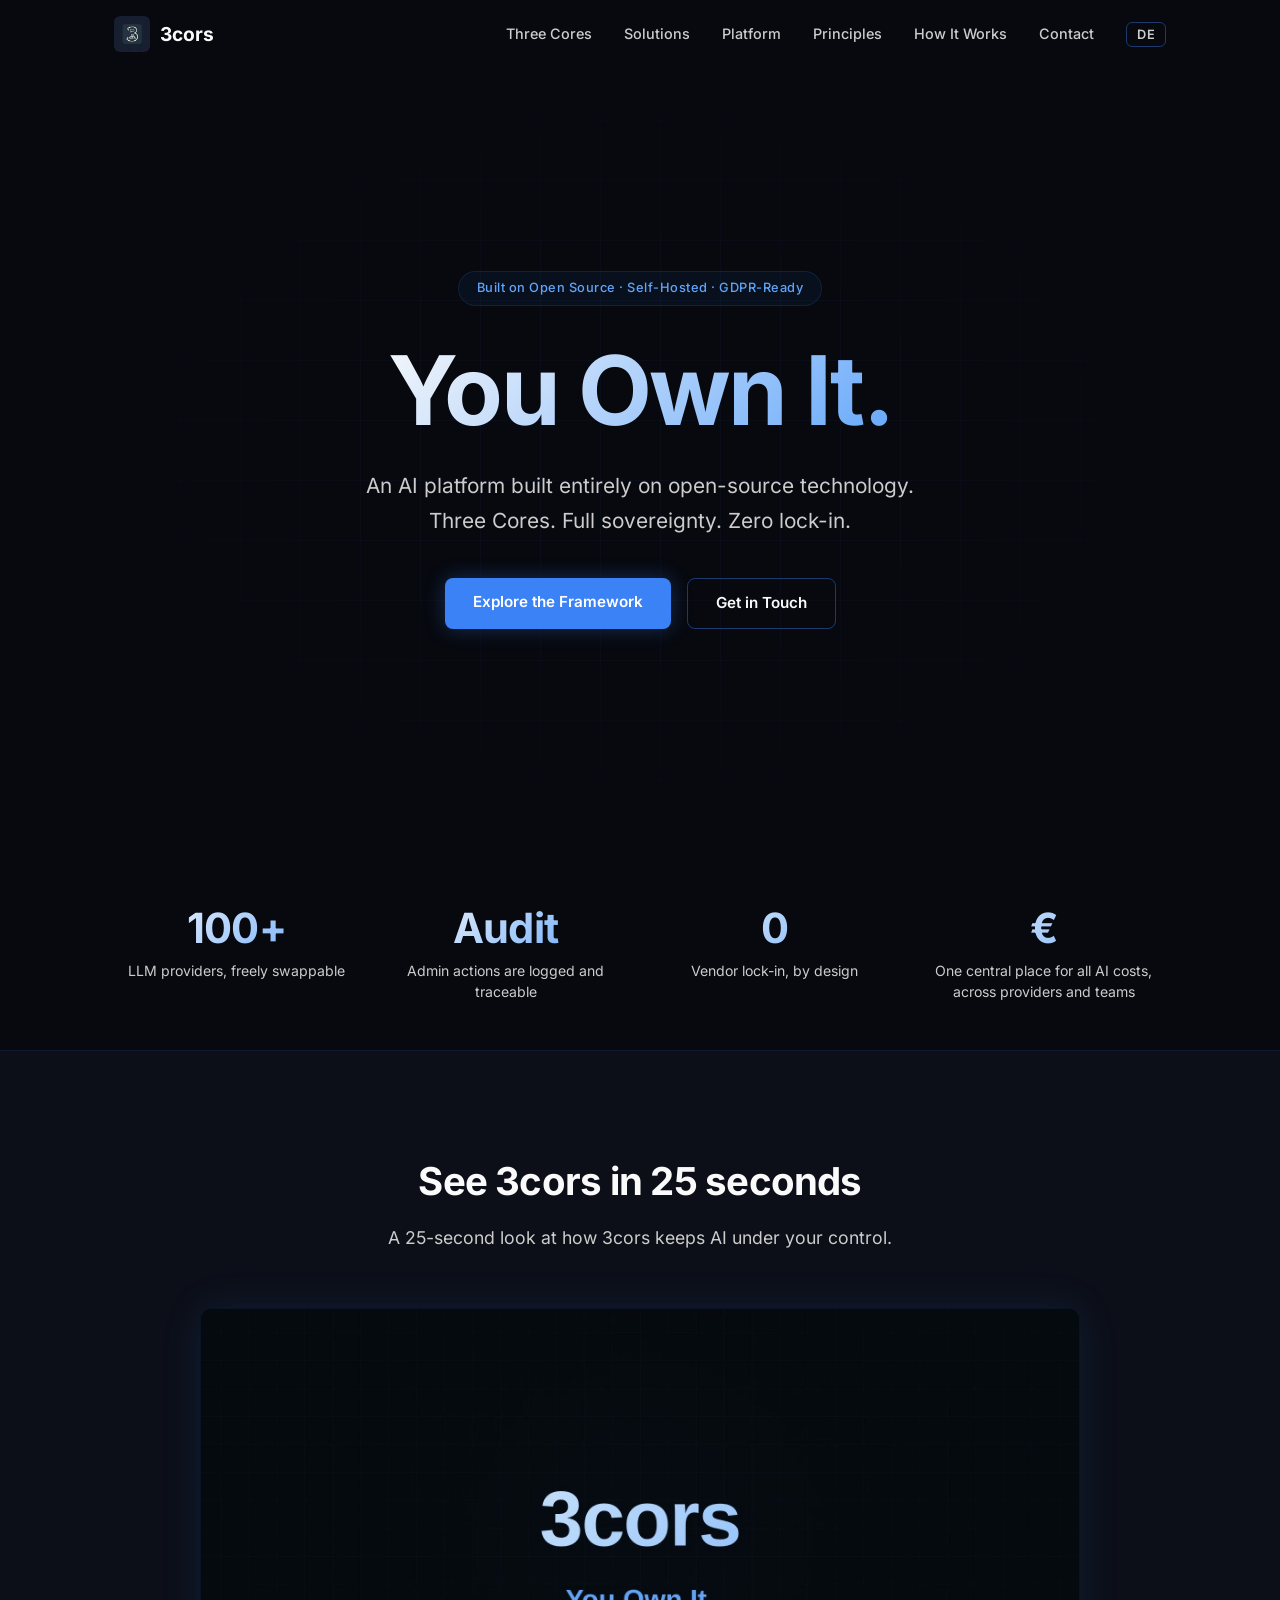
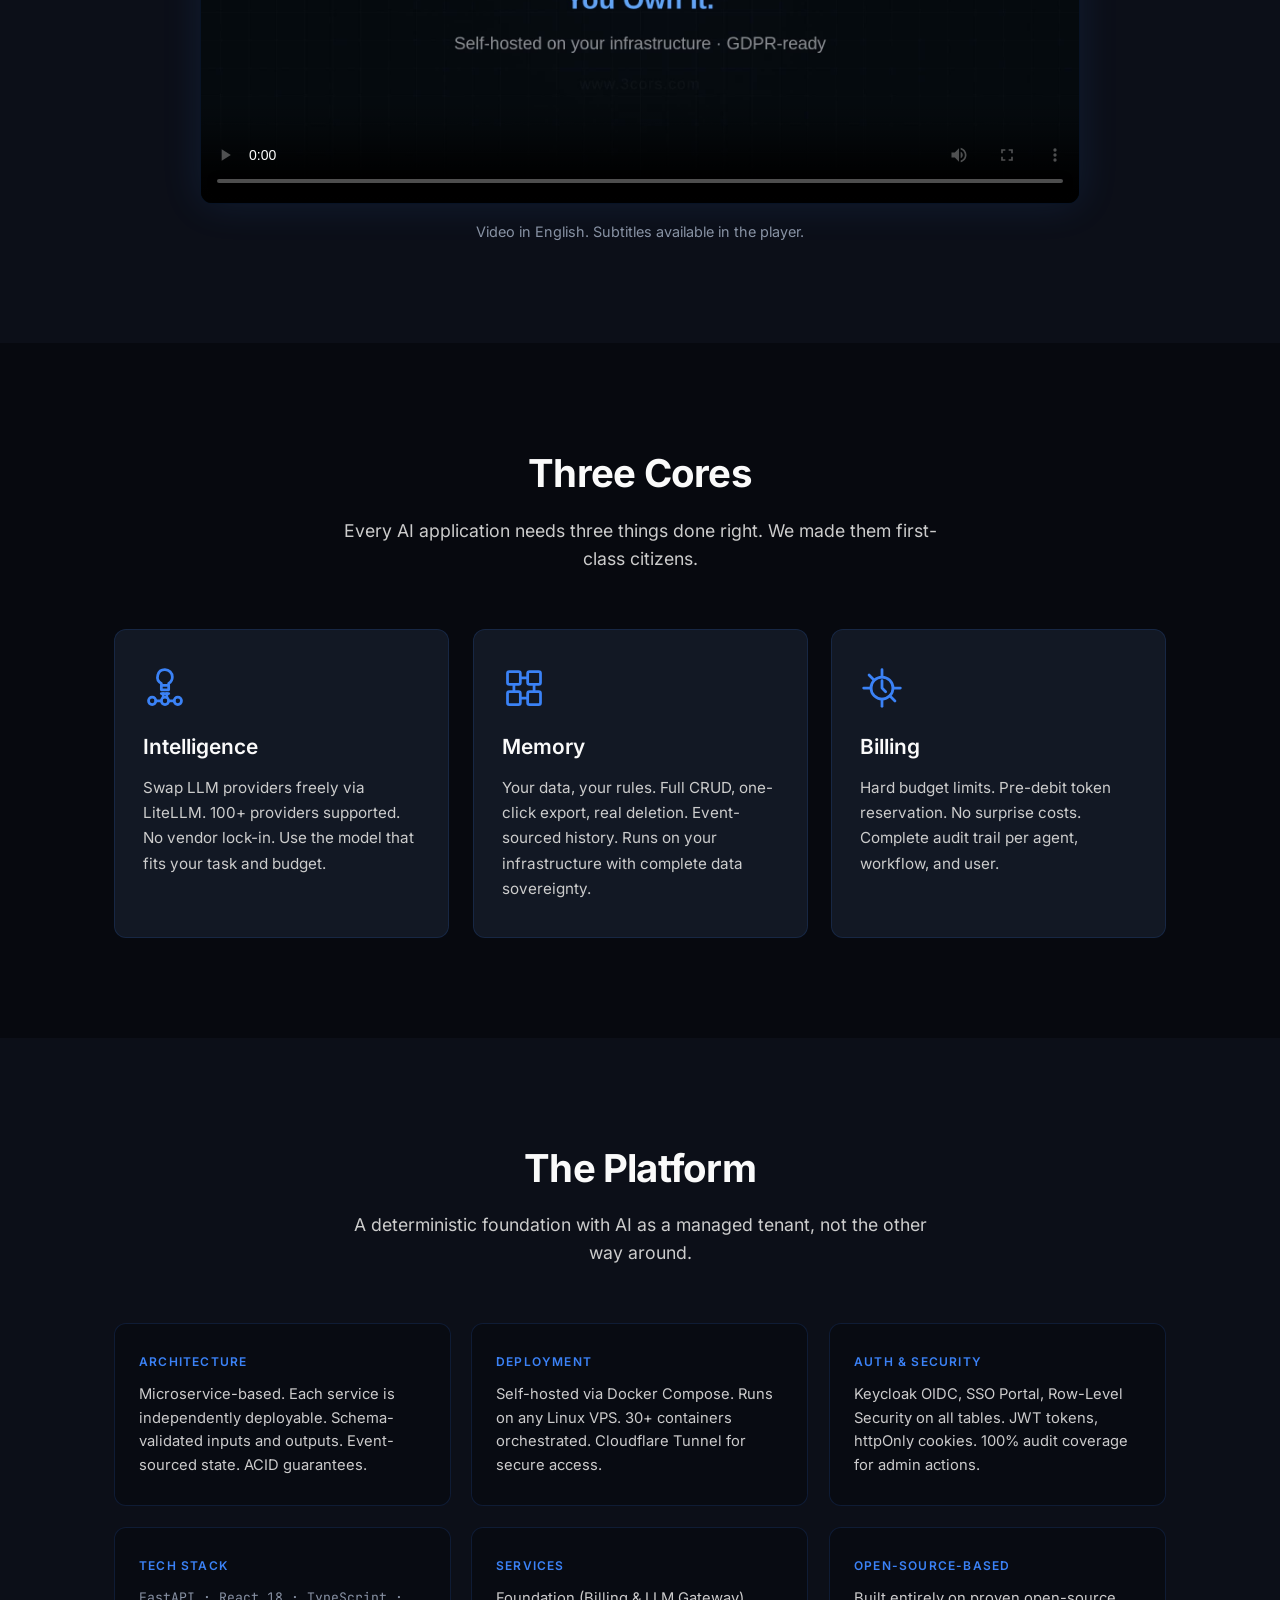
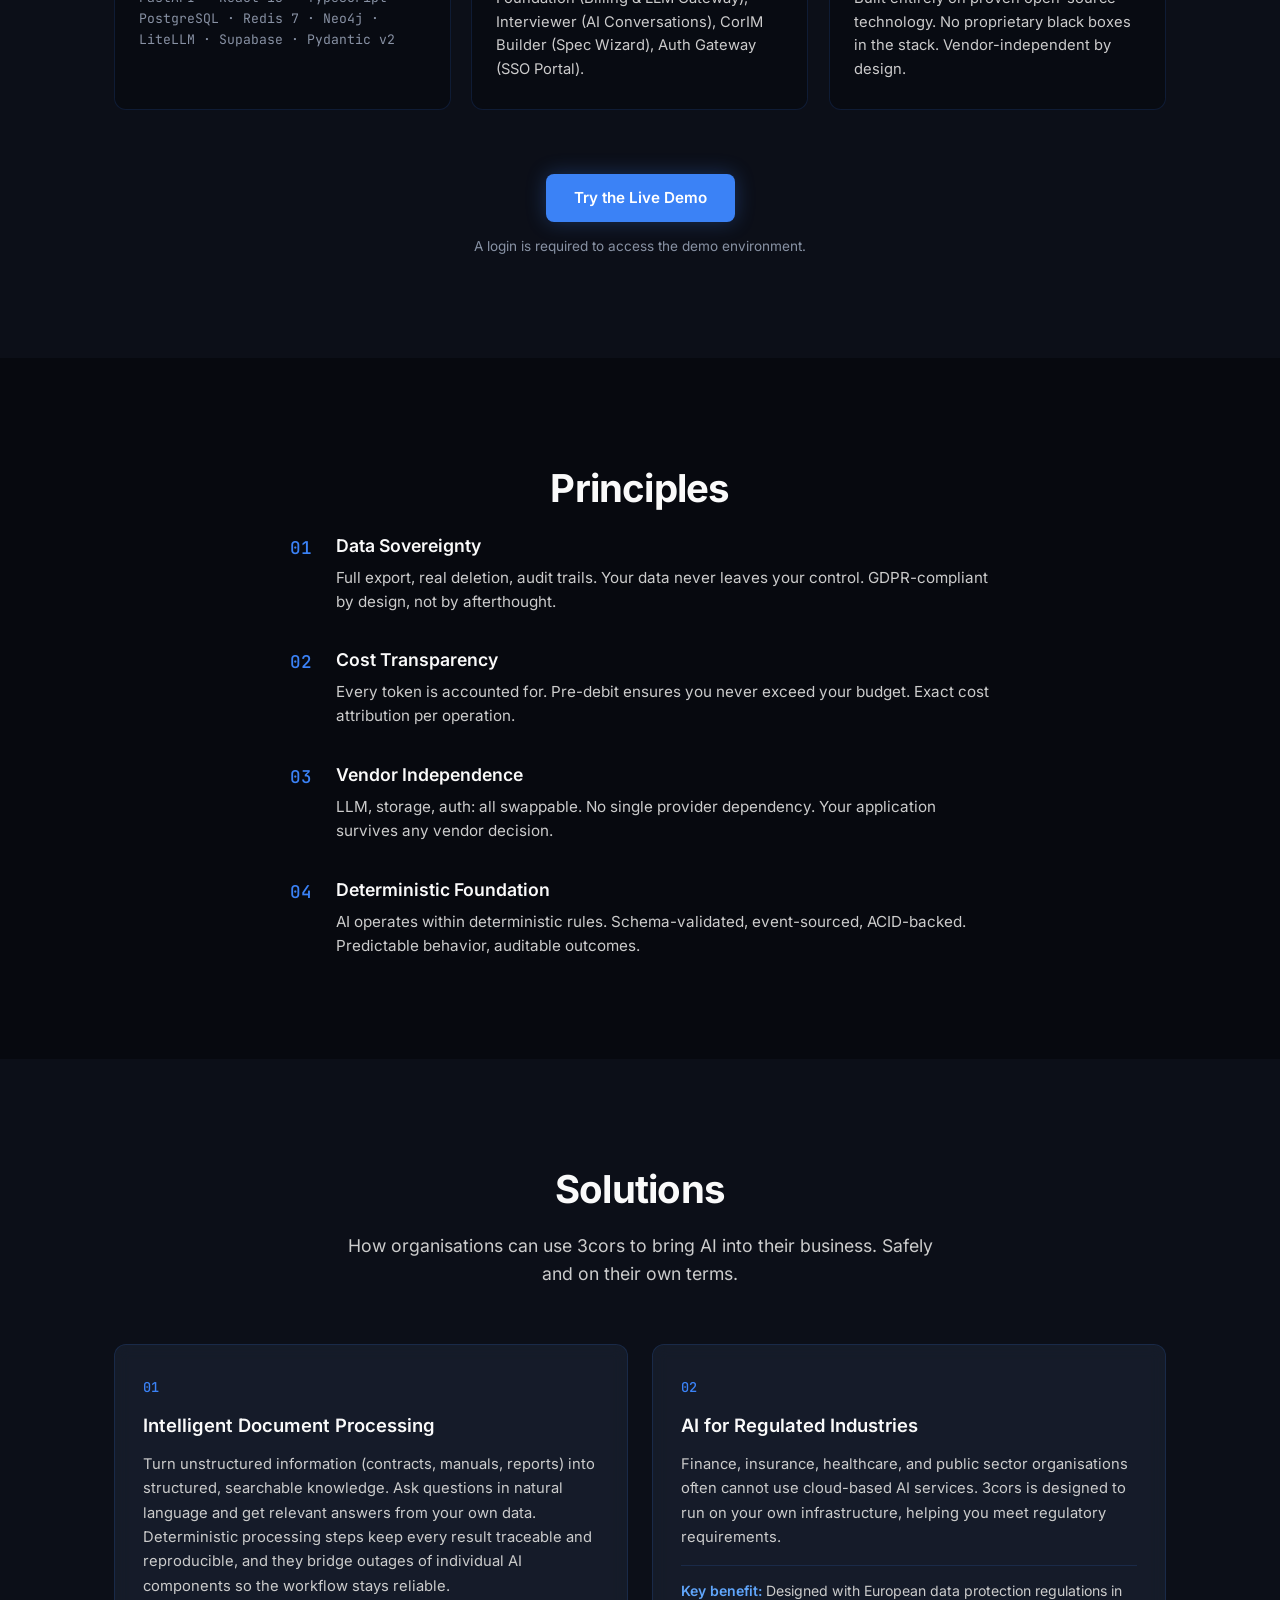
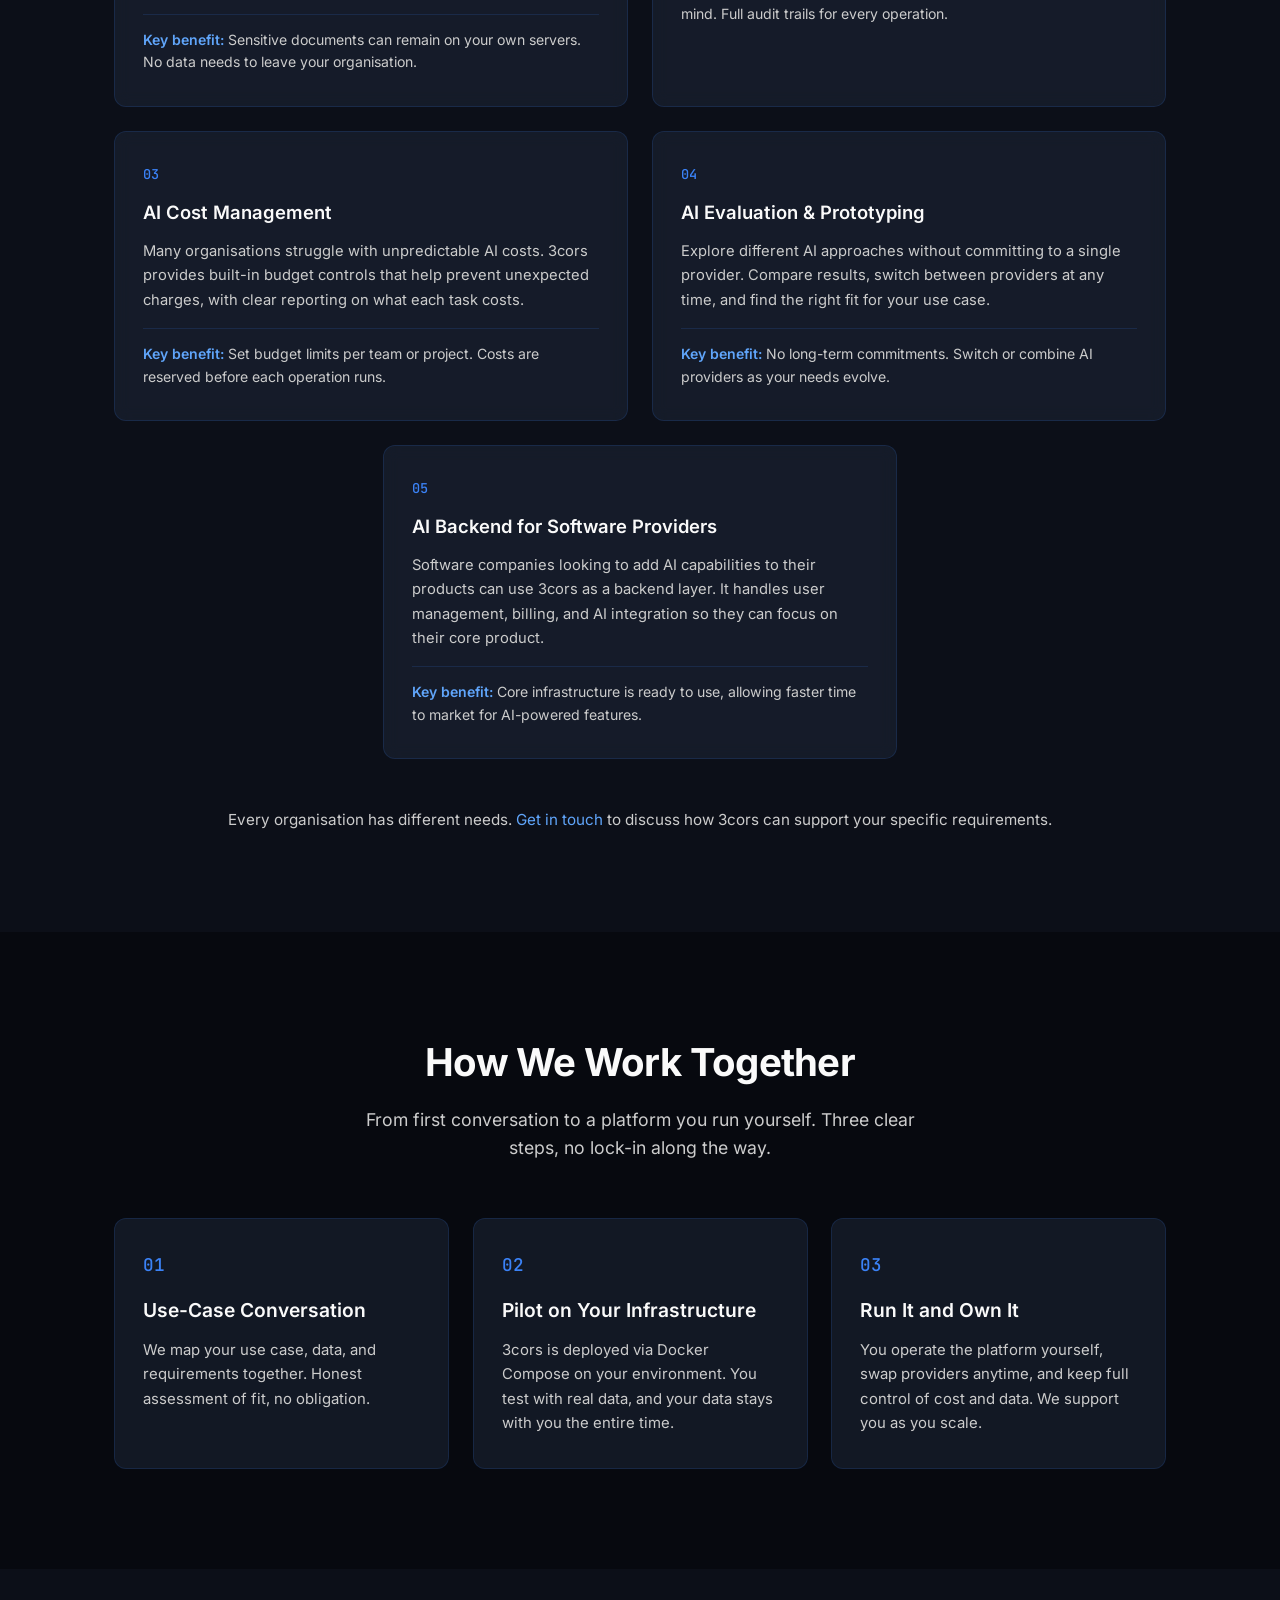
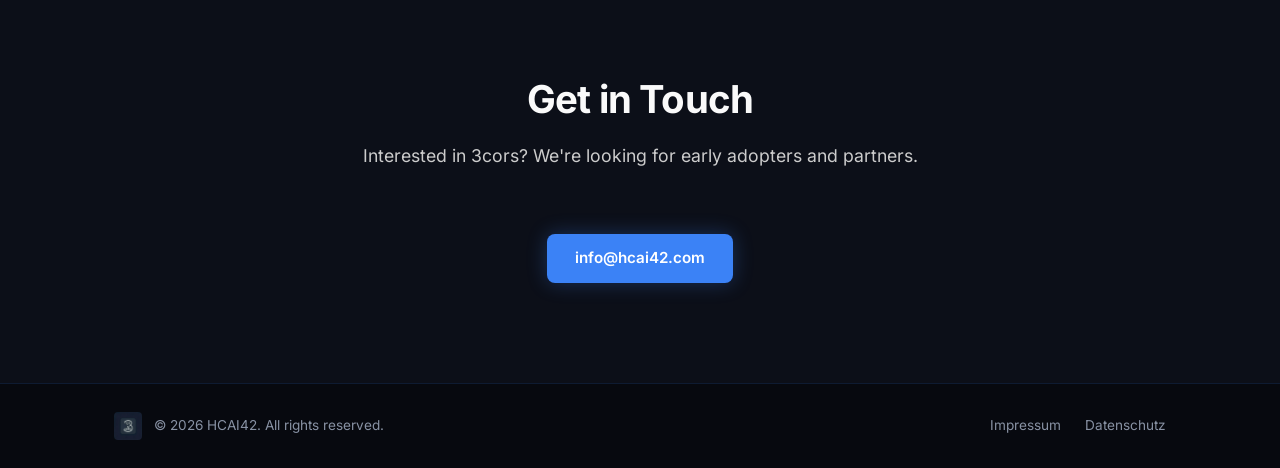
==== commit cfa51725: "feat: embed English explainer video (EN+DE) with poster and localized subtitles Self-hosted 25s expl" ====
--- a/index.html
+++ b/index.html
@@ -88,6 +88,22 @@
     </div>
   </section>
 
+  <!-- Explainer Video -->
+  <section id="explainer" class="section section-alt">
+    <div class="container">
+      <h2 class="section-title" data-i18n="explainer.title">See 3cors in 25 seconds</h2>
+      <p class="section-sub" data-i18n="explainer.sub">A 25-second look at how 3cors keeps AI under your control.</p>
+      <div class="explainer-frame">
+        <video id="explainer-video" class="explainer-video" controls preload="metadata" playsinline poster="assets/3cors-explainer-poster.jpg">
+          <source src="assets/3cors-explainer-en.mp4" type="video/mp4">
+          <track kind="subtitles" srclang="en" label="English" src="assets/3cors-explainer-en.vtt">
+          <track kind="subtitles" srclang="de" label="Deutsch" src="assets/3cors-explainer-de.vtt">
+        </video>
+      </div>
+      <p class="explainer-note" data-i18n="explainer.note">Video in English. Subtitles available in the player.</p>
+    </div>
+  </section>
+
   <!-- Three Cores -->
   <section id="cores" class="section">
     <div class="container">
--- a/style.css
+++ b/style.css
@@ -750,3 +750,28 @@
     max-width: 100%;
   }
 }
+
+/* Explainer video */
+.explainer-frame {
+  max-width: 880px;
+  margin: 2rem auto 0;
+  border: 1px solid var(--border);
+  border-radius: var(--radius);
+  overflow: hidden;
+  box-shadow: var(--glow);
+  background: #000;
+}
+
+.explainer-video {
+  display: block;
+  width: 100%;
+  height: auto;
+  aspect-ratio: 16 / 9;
+}
+
+.explainer-note {
+  margin-top: 1rem;
+  text-align: center;
+  color: var(--text-muted);
+  font-size: 0.9rem;
+}
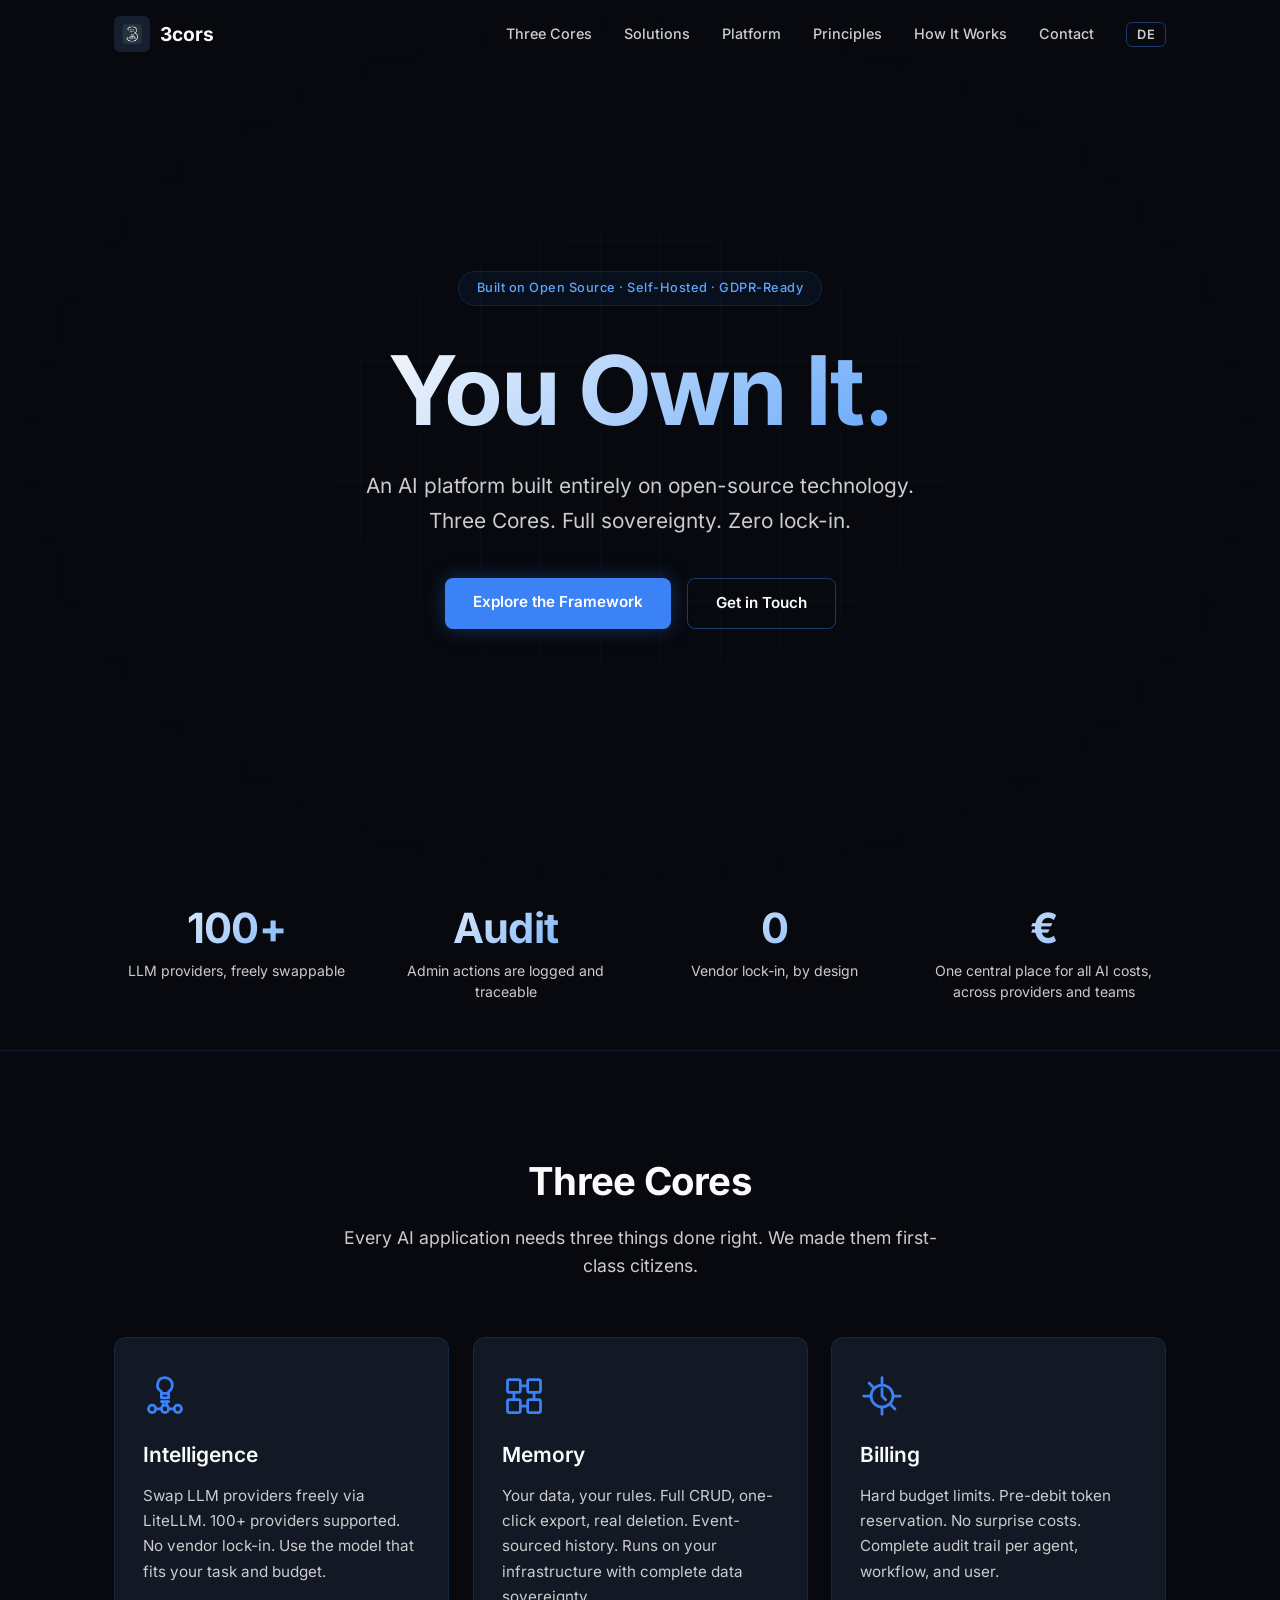
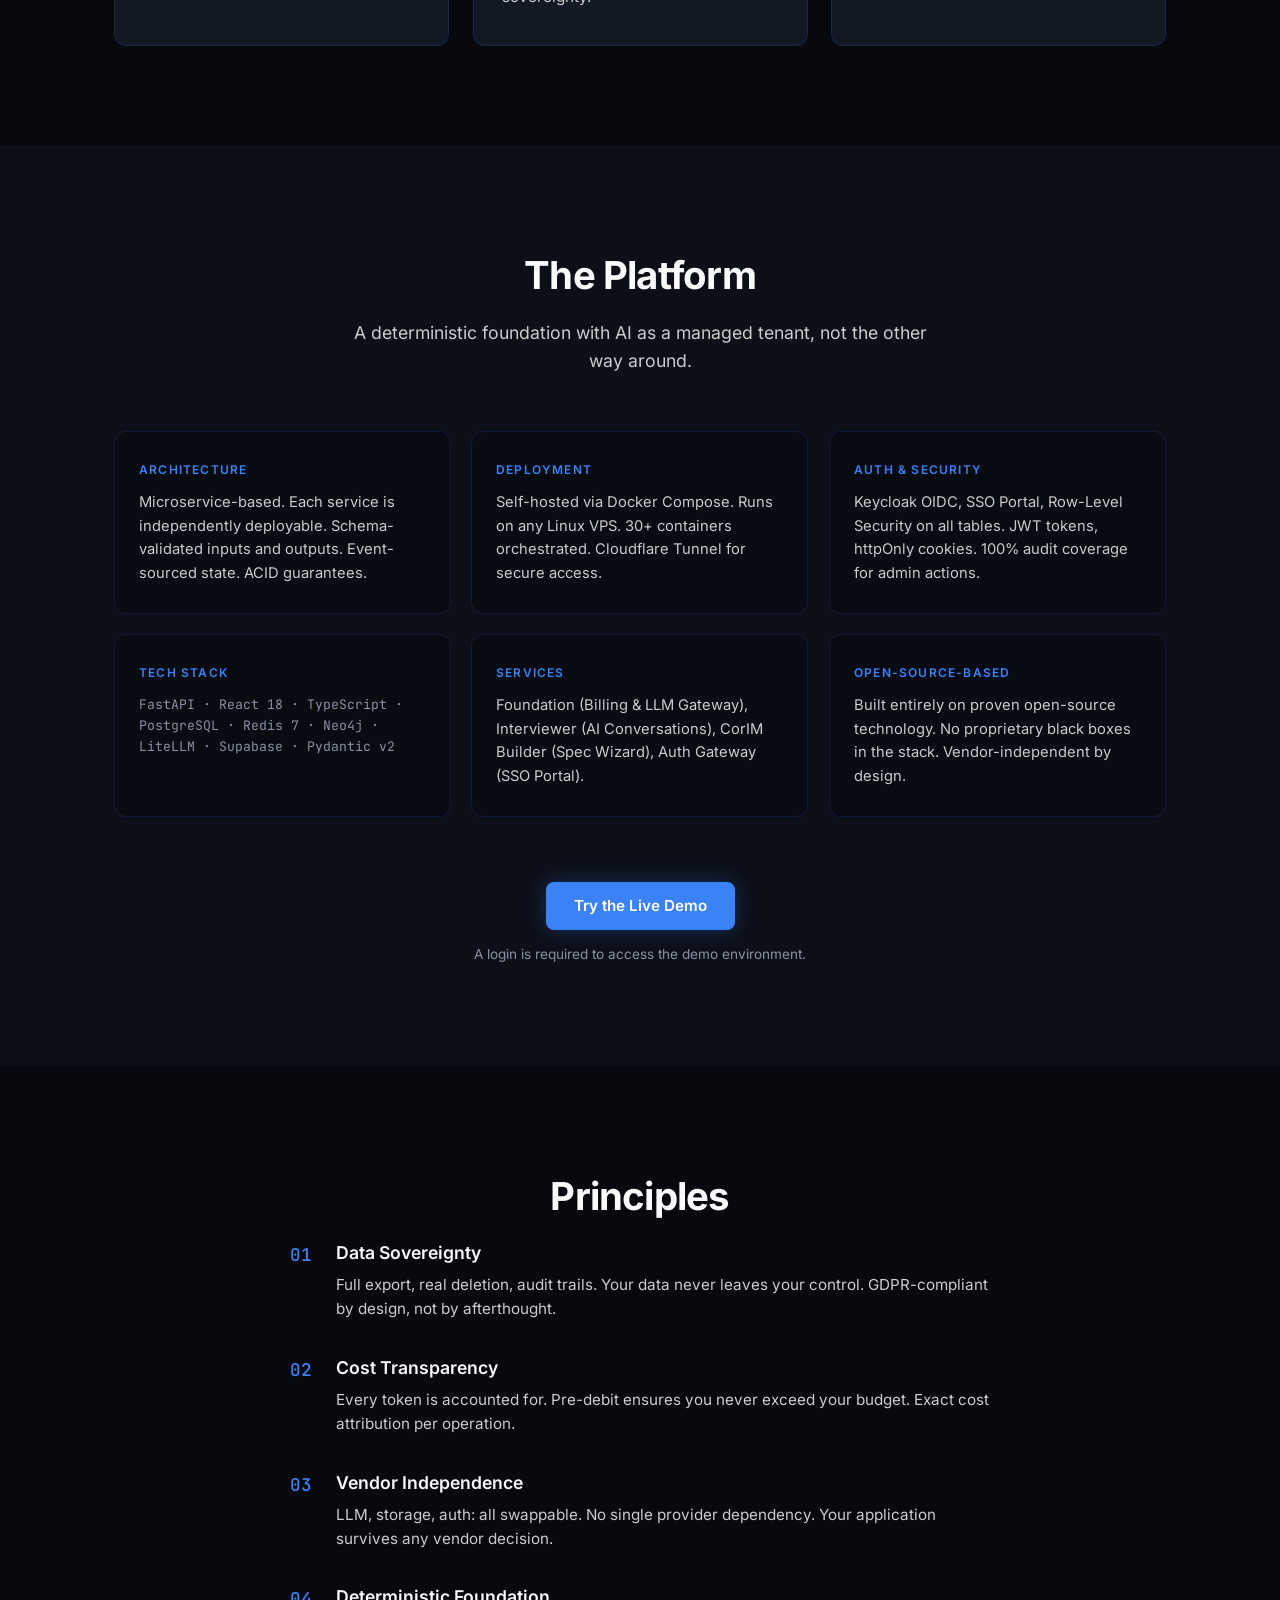
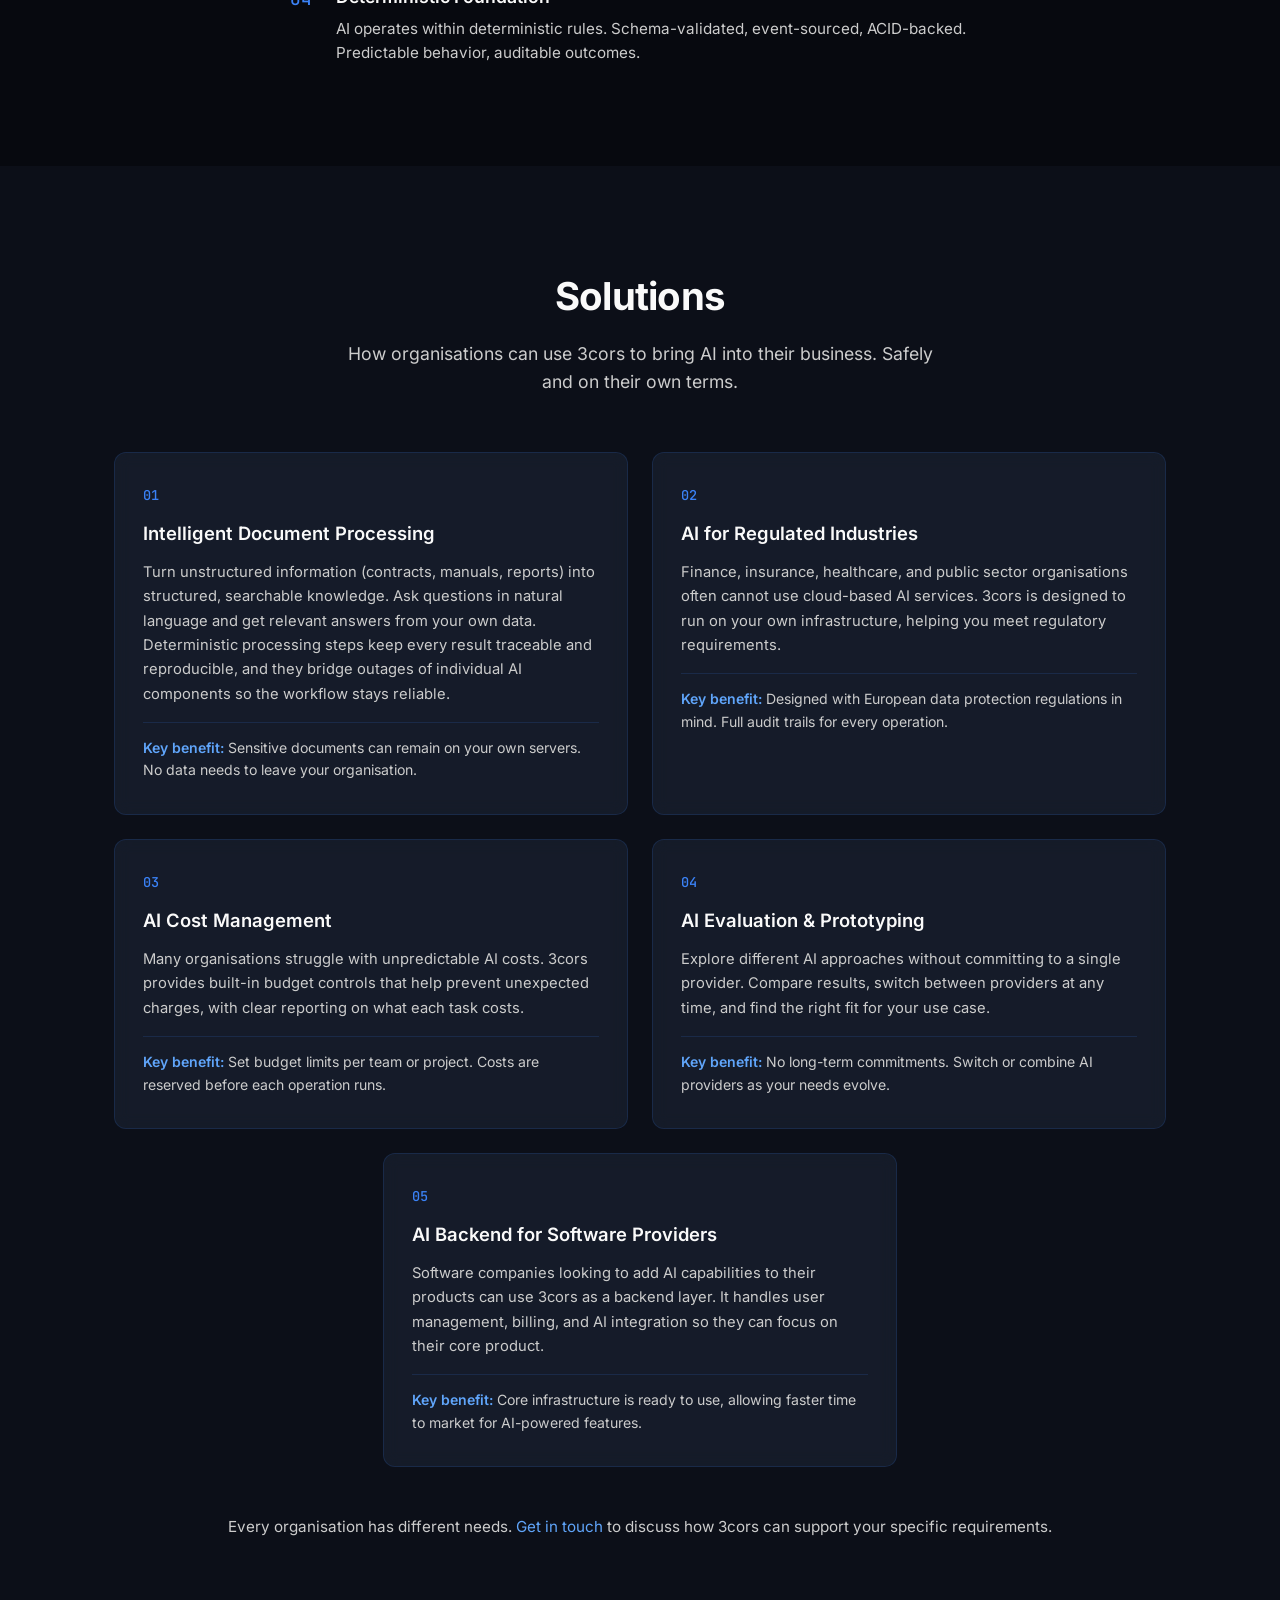
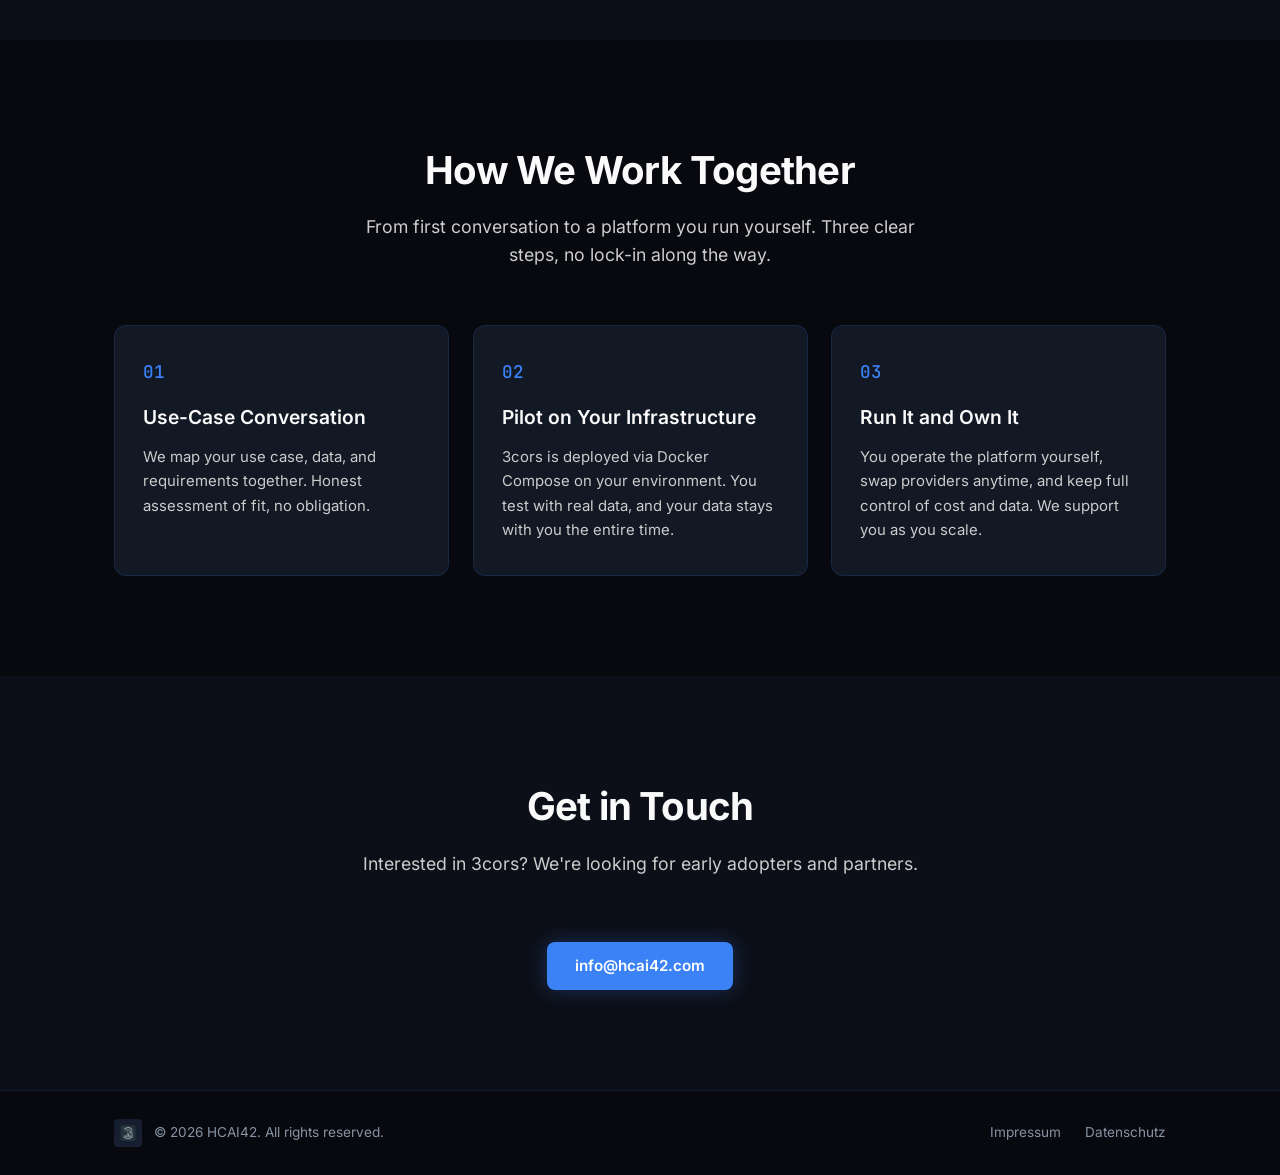
==== commit 7e7d3af2: "fix: guard smooth-scroll handler against href="#" (logo link crashed) Clicking the top-left logo (hr" ====
--- a/index.html
+++ b/index.html
@@ -88,22 +88,6 @@
     </div>
   </section>
 
-  <!-- Explainer Video -->
-  <section id="explainer" class="section section-alt">
-    <div class="container">
-      <h2 class="section-title" data-i18n="explainer.title">See 3cors in 25 seconds</h2>
-      <p class="section-sub" data-i18n="explainer.sub">A 25-second look at how 3cors keeps AI under your control.</p>
-      <div class="explainer-frame">
-        <video id="explainer-video" class="explainer-video" controls preload="metadata" playsinline poster="assets/3cors-explainer-poster.jpg">
-          <source src="assets/3cors-explainer-en.mp4" type="video/mp4">
-          <track kind="subtitles" srclang="en" label="English" src="assets/3cors-explainer-en.vtt">
-          <track kind="subtitles" srclang="de" label="Deutsch" src="assets/3cors-explainer-de.vtt">
-        </video>
-      </div>
-      <p class="explainer-note" data-i18n="explainer.note">Video in English. Subtitles available in the player.</p>
-    </div>
-  </section>
-
   <!-- Three Cores -->
   <section id="cores" class="section">
     <div class="container">
@@ -333,9 +317,17 @@
     // Smooth scroll
     document.querySelectorAll('a[href^="#"]').forEach(a => {
       a.addEventListener('click', e => {
-        e.preventDefault();
-        const target = document.querySelector(a.getAttribute('href'));
-        if (target) target.scrollIntoView({ behavior: 'smooth', block: 'start' });
+        const href = a.getAttribute('href');
+        if (!href || href === '#') {
+          e.preventDefault();
+          window.scrollTo({ top: 0, behavior: 'smooth' });
+          return;
+        }
+        const target = document.querySelector(href);
+        if (target) {
+          e.preventDefault();
+          target.scrollIntoView({ behavior: 'smooth', block: 'start' });
+        }
       });
     });
 
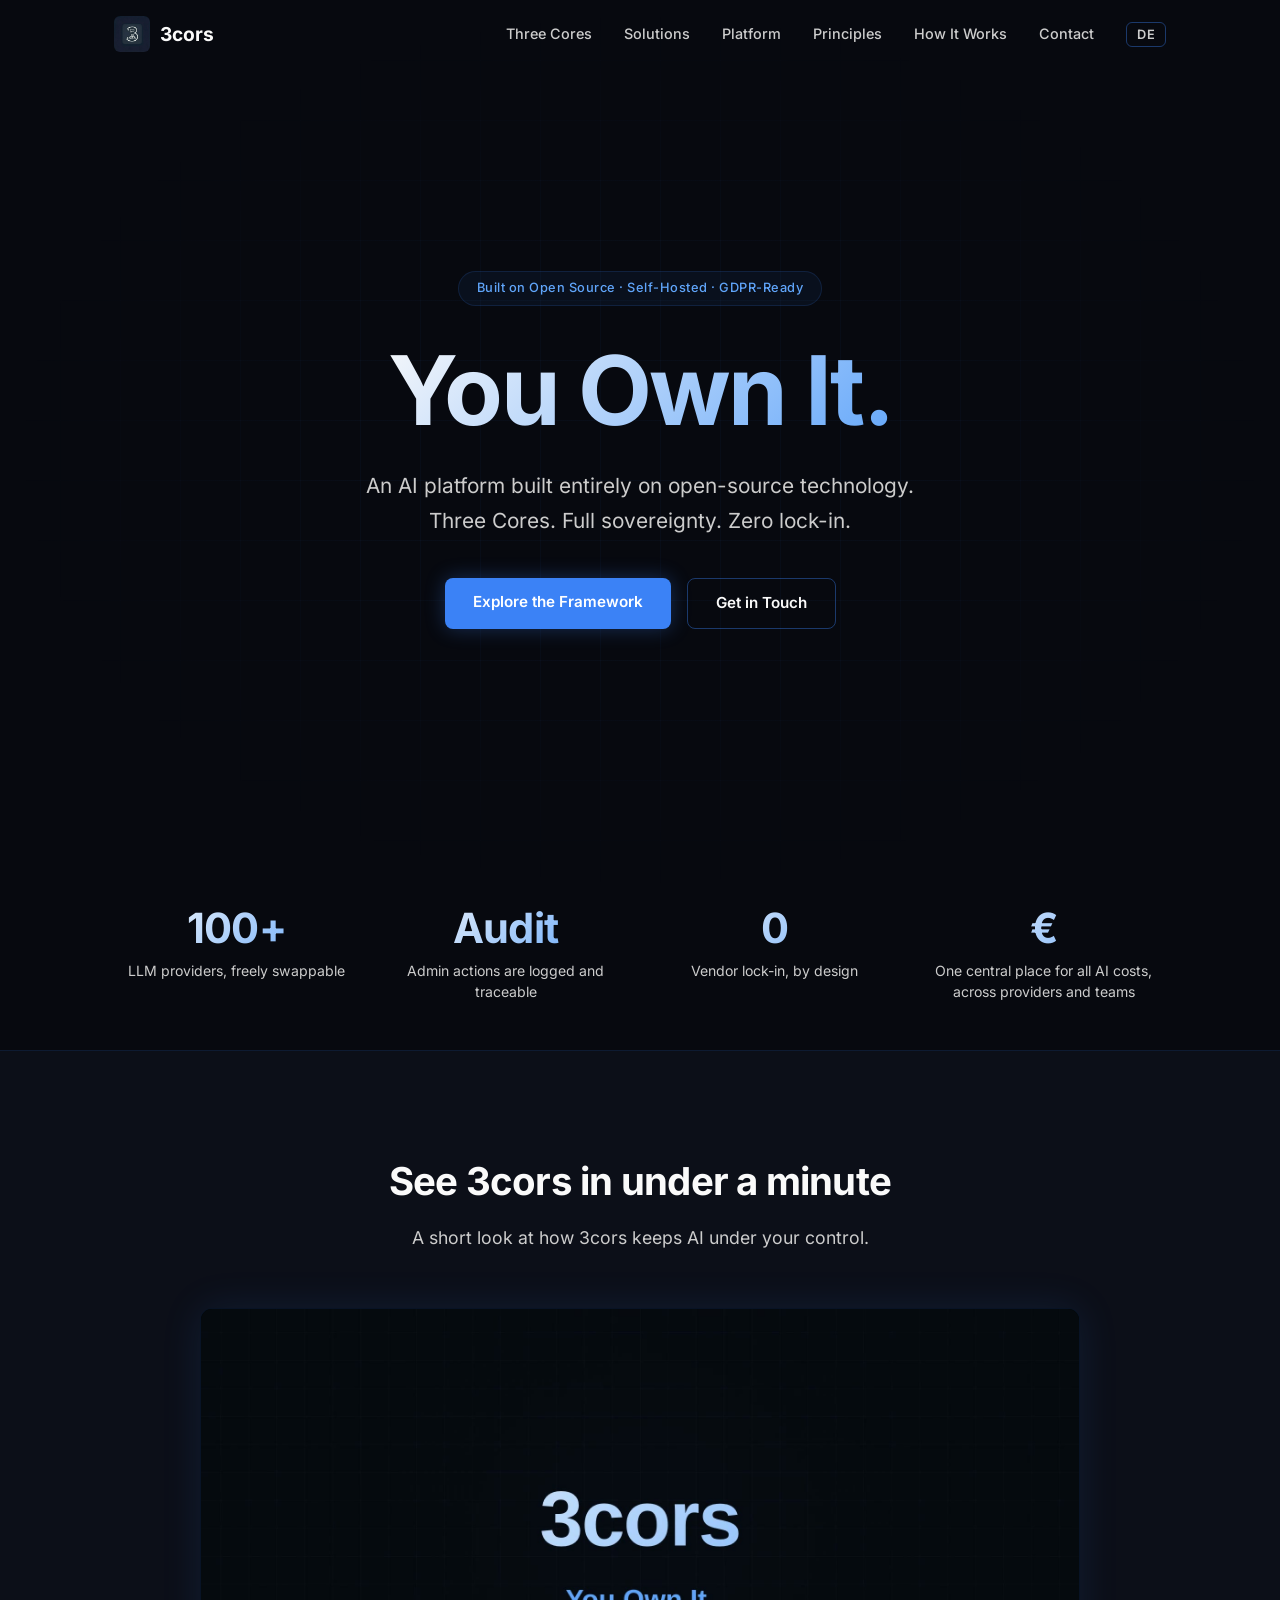
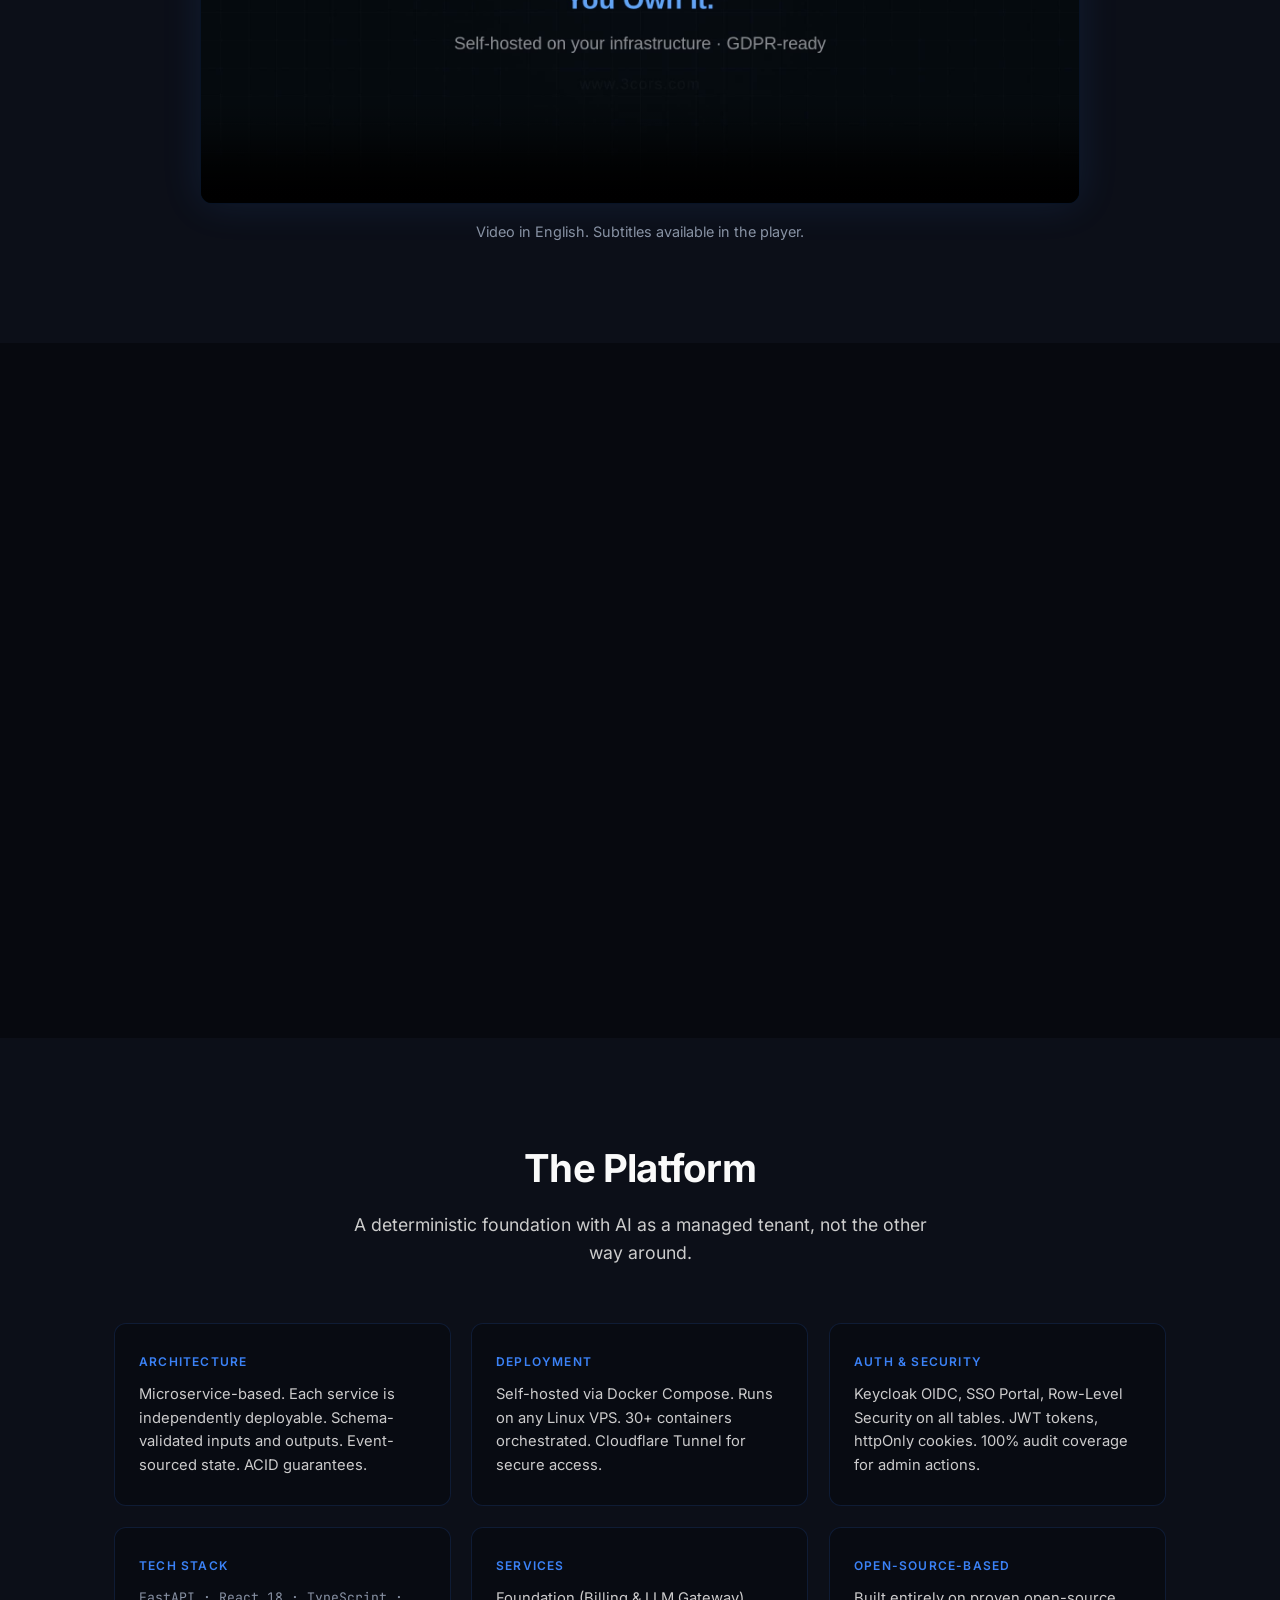
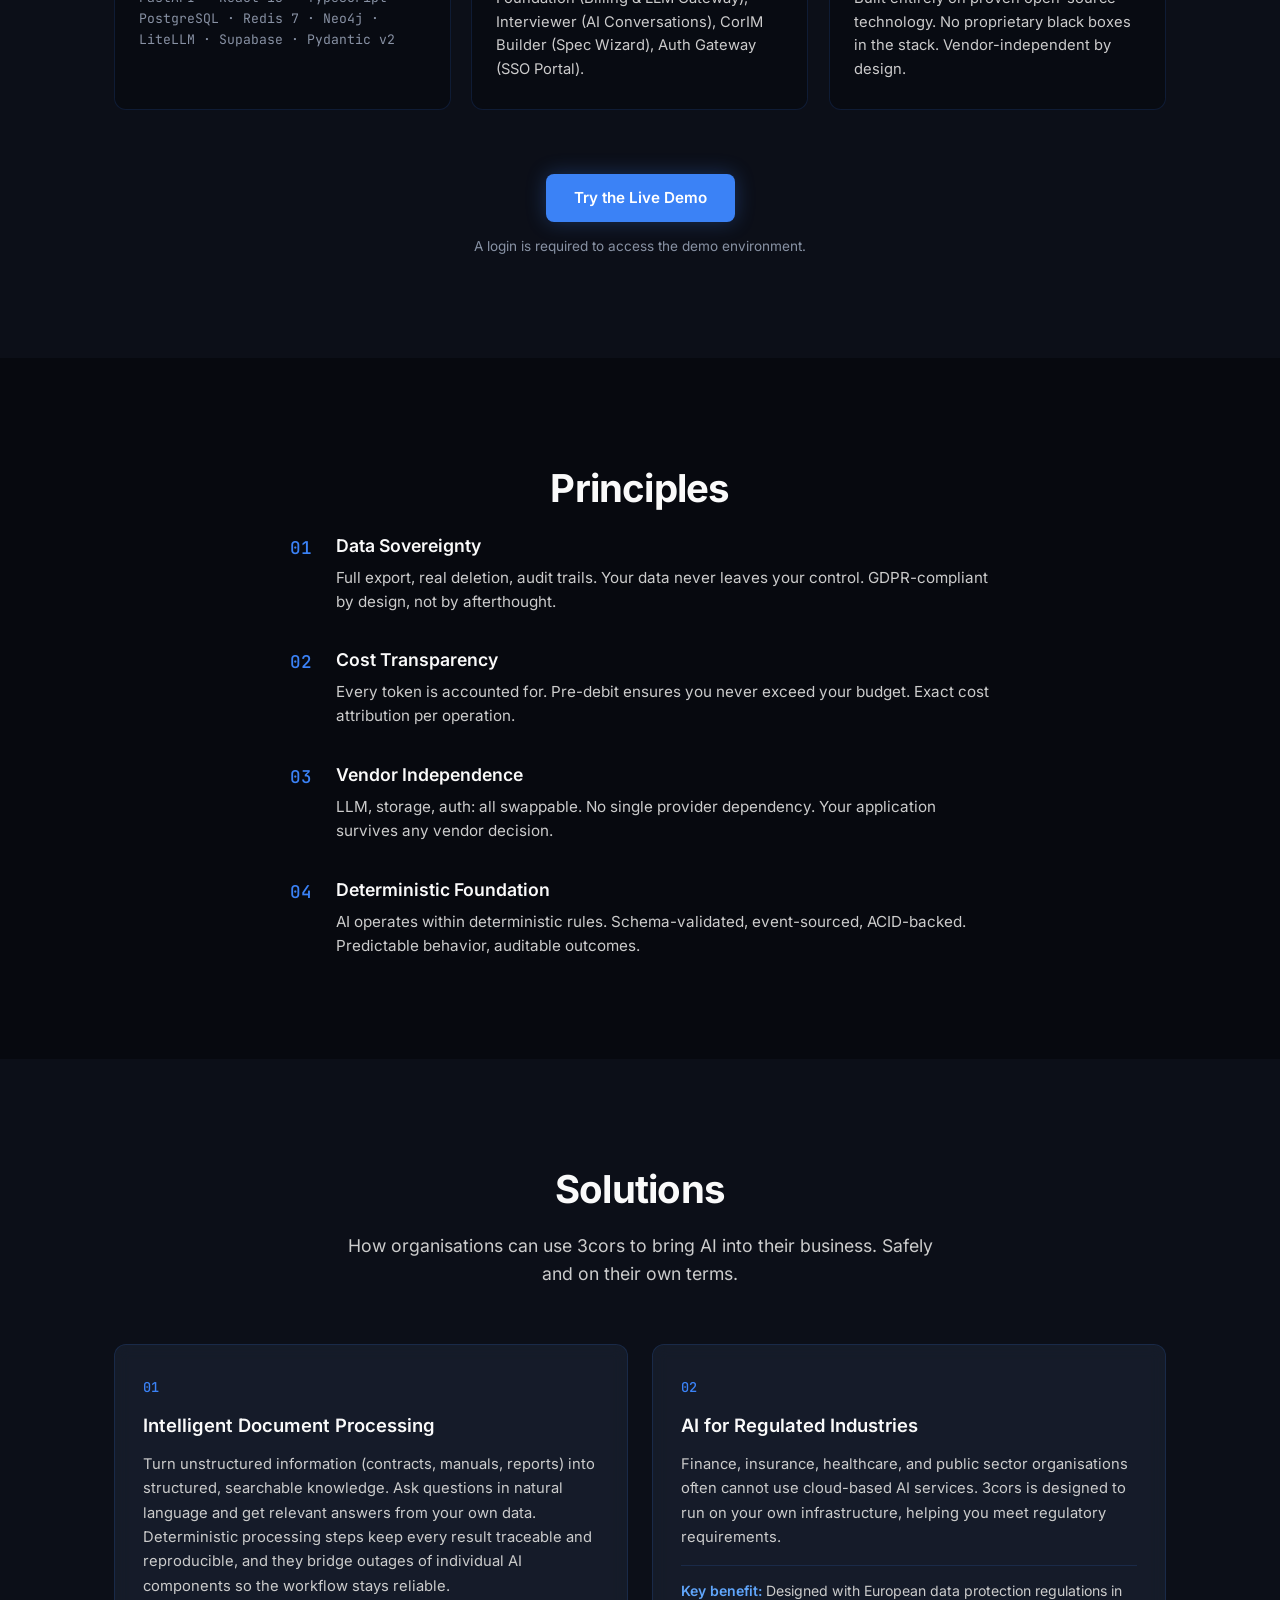
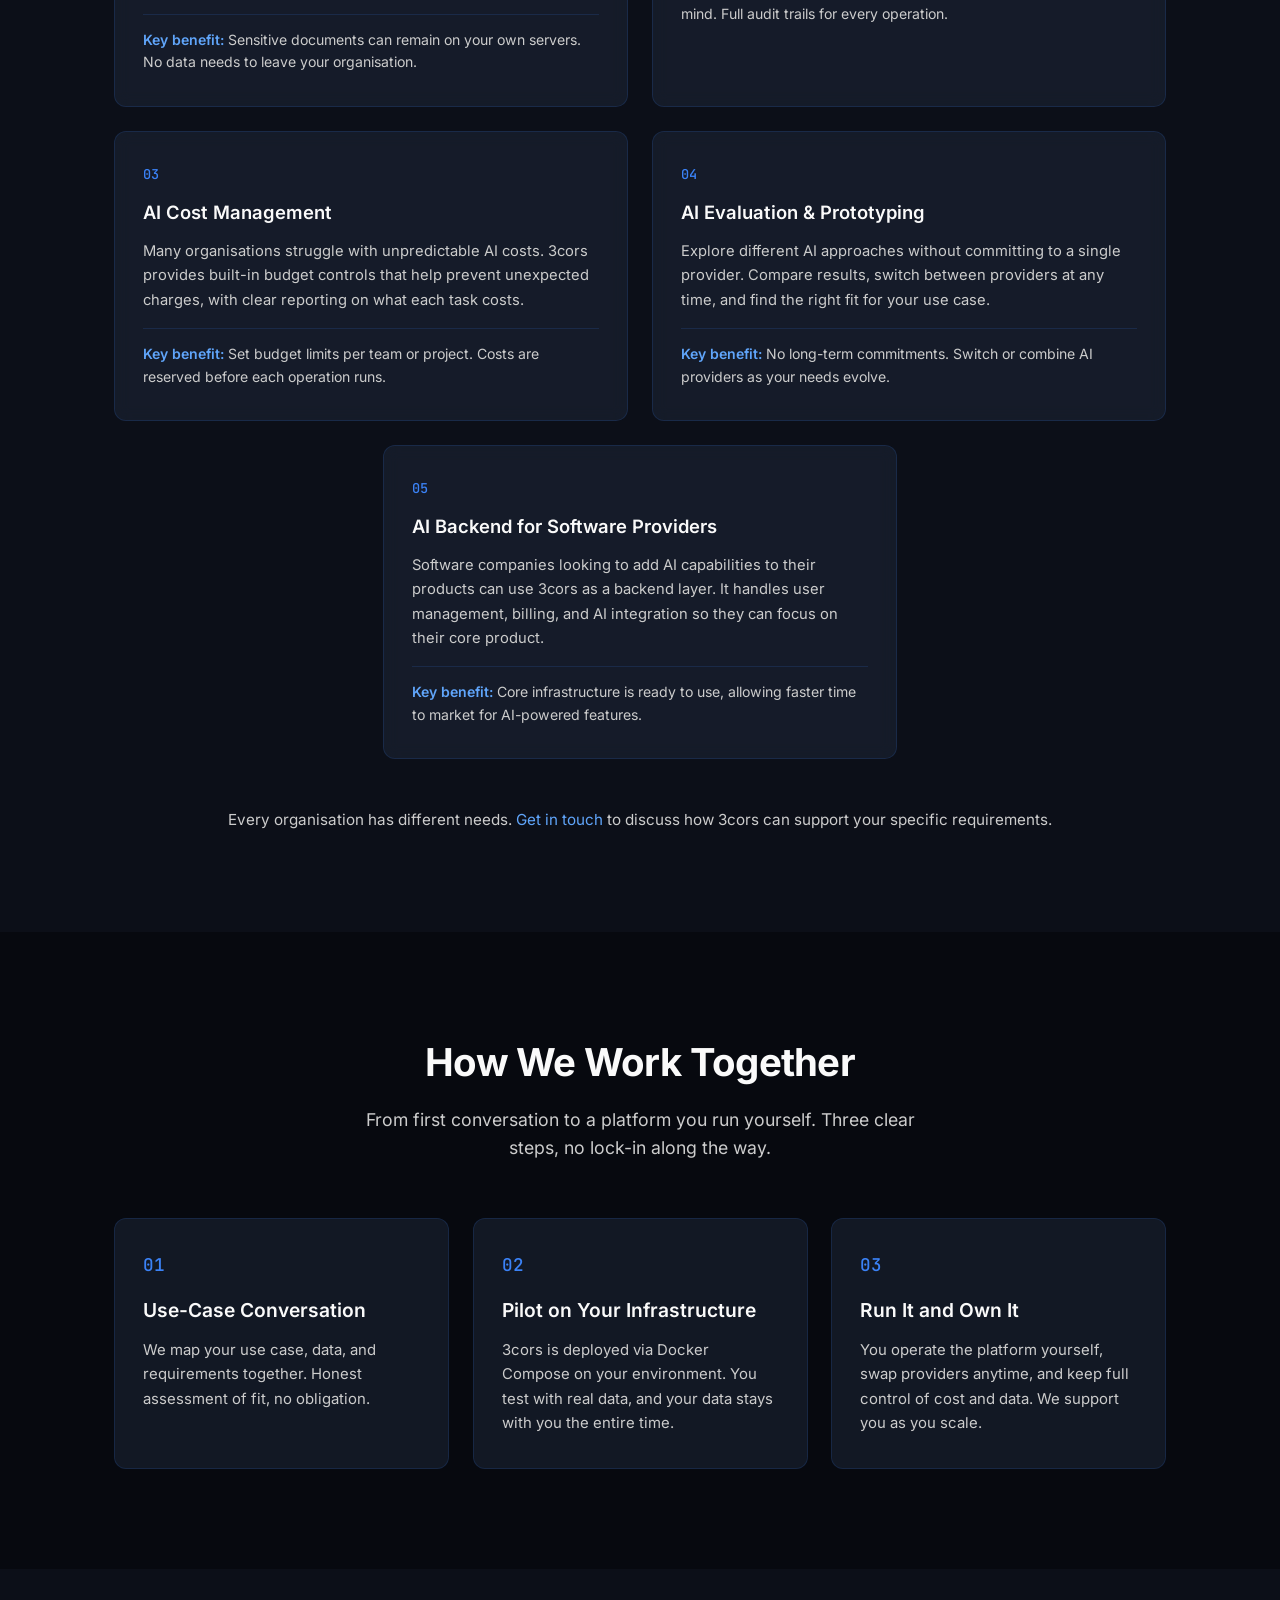
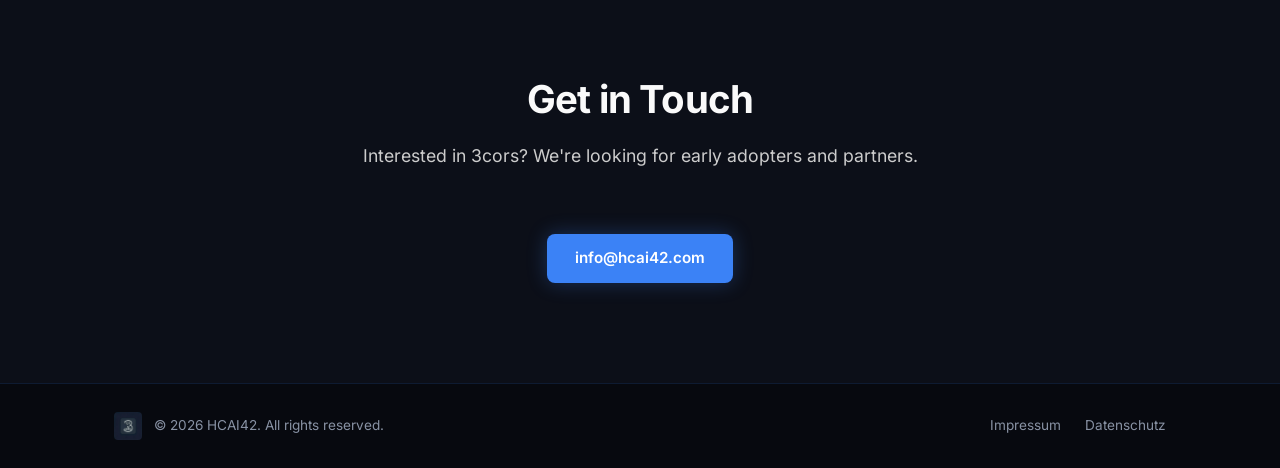
==== commit be97406a: "feat(explainer): slower 33s cut for readability; retimed subtitles; neutral duration wording" ====
--- a/index.html
+++ b/index.html
@@ -88,6 +88,22 @@
     </div>
   </section>
 
+  <!-- Explainer Video -->
+  <section id="explainer" class="section section-alt">
+    <div class="container">
+      <h2 class="section-title" data-i18n="explainer.title">See 3cors in under a minute</h2>
+      <p class="section-sub" data-i18n="explainer.sub">A short look at how 3cors keeps AI under your control.</p>
+      <div class="explainer-frame">
+        <video id="explainer-video" class="explainer-video" controls preload="metadata" playsinline poster="assets/3cors-explainer-poster.jpg">
+          <source src="assets/3cors-explainer-en.mp4" type="video/mp4">
+          <track kind="subtitles" srclang="en" label="English" src="assets/3cors-explainer-en.vtt">
+          <track kind="subtitles" srclang="de" label="Deutsch" src="assets/3cors-explainer-de.vtt">
+        </video>
+      </div>
+      <p class="explainer-note" data-i18n="explainer.note">Video in English. Subtitles available in the player.</p>
+    </div>
+  </section>
+
   <!-- Three Cores -->
   <section id="cores" class="section">
     <div class="container">
@@ -317,17 +333,9 @@
     // Smooth scroll
     document.querySelectorAll('a[href^="#"]').forEach(a => {
       a.addEventListener('click', e => {
-        const href = a.getAttribute('href');
-        if (!href || href === '#') {
-          e.preventDefault();
-          window.scrollTo({ top: 0, behavior: 'smooth' });
-          return;
-        }
-        const target = document.querySelector(href);
-        if (target) {
-          e.preventDefault();
-          target.scrollIntoView({ behavior: 'smooth', block: 'start' });
-        }
+        e.preventDefault();
+        const target = document.querySelector(a.getAttribute('href'));
+        if (target) target.scrollIntoView({ behavior: 'smooth', block: 'start' });
       });
     });
 
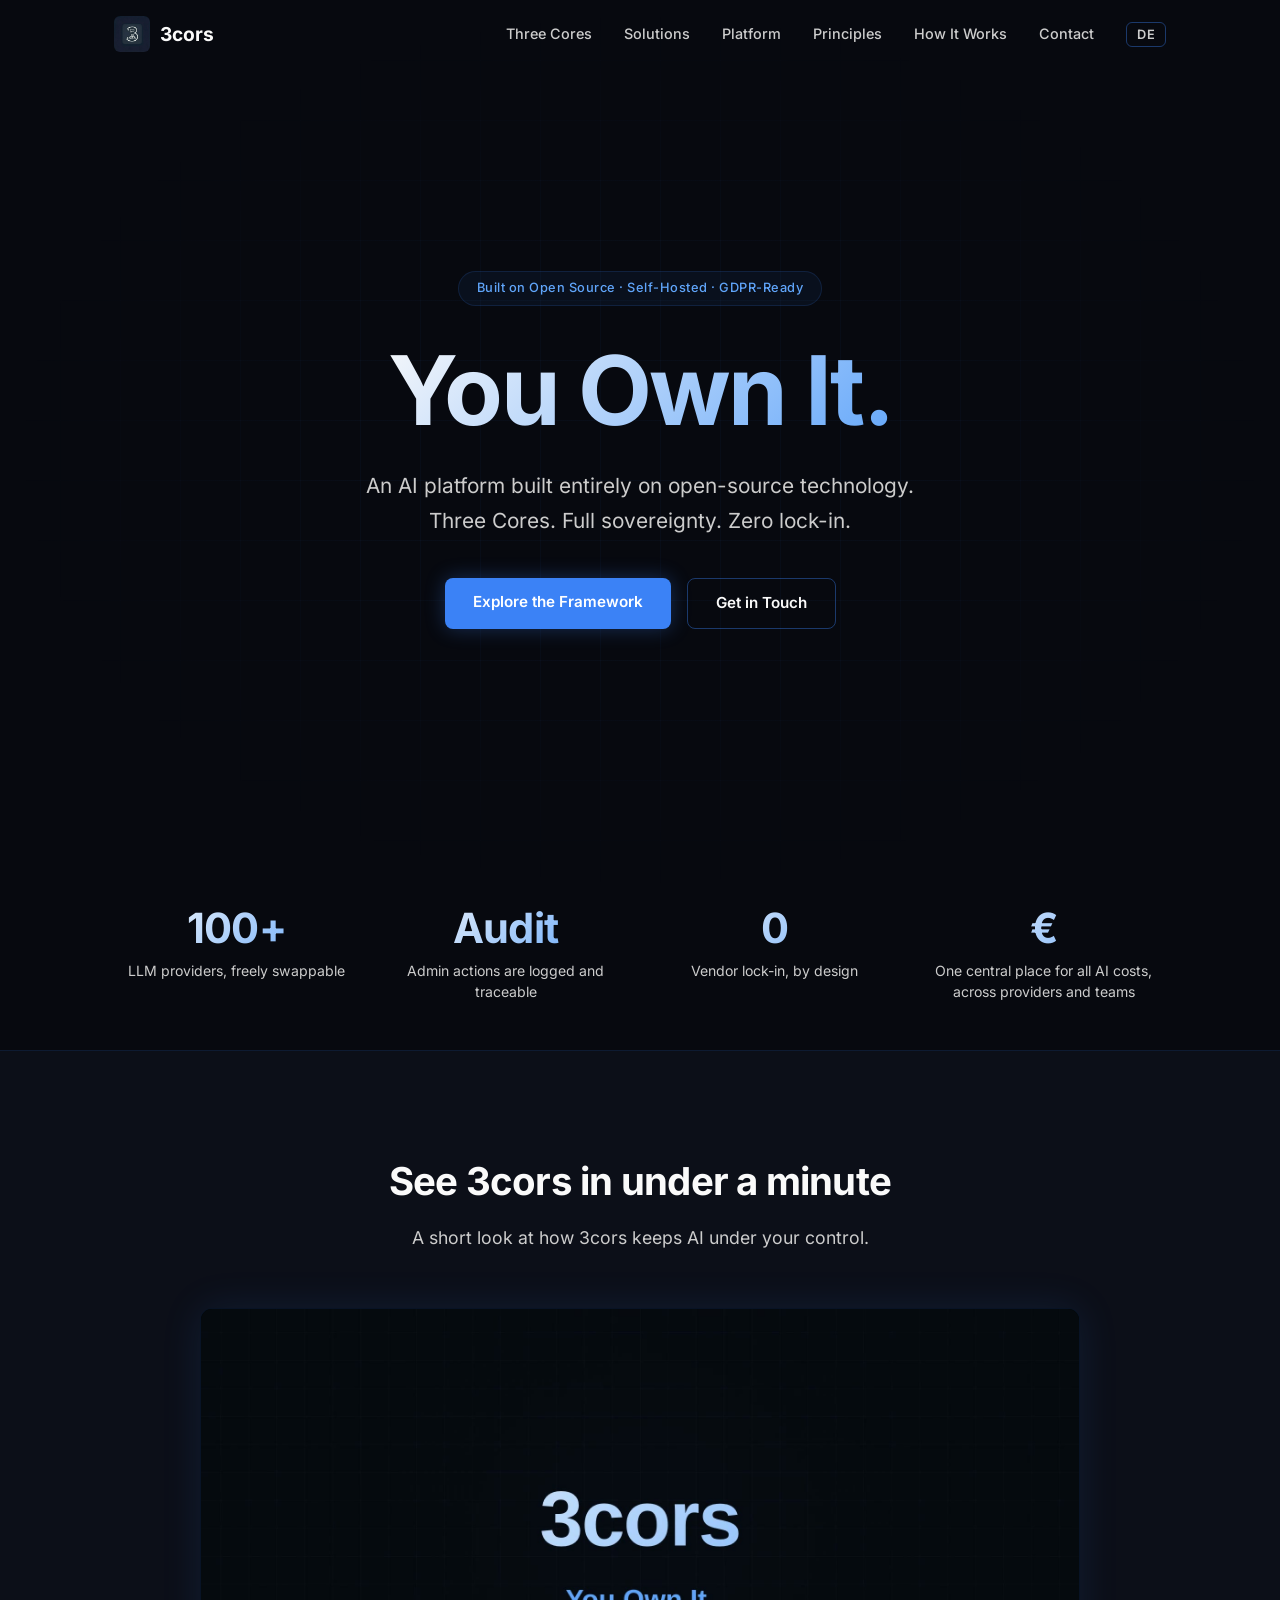
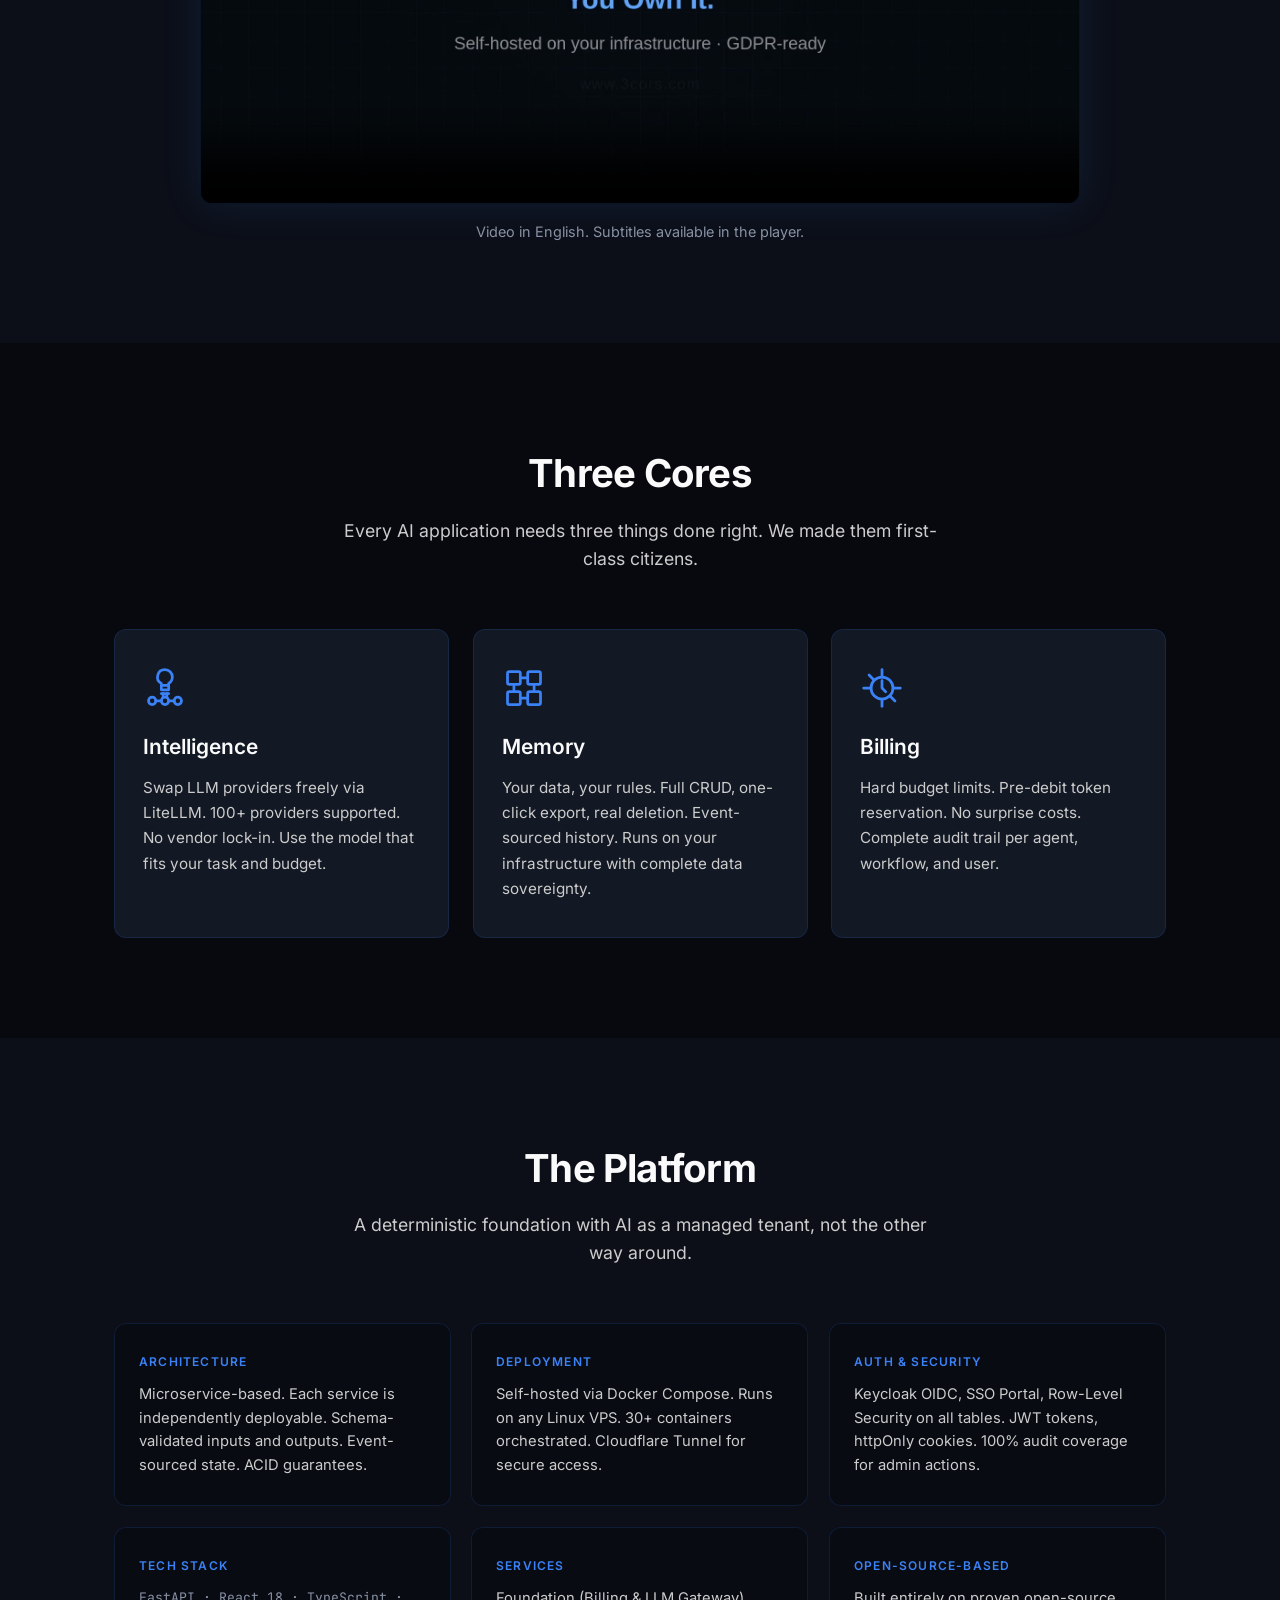
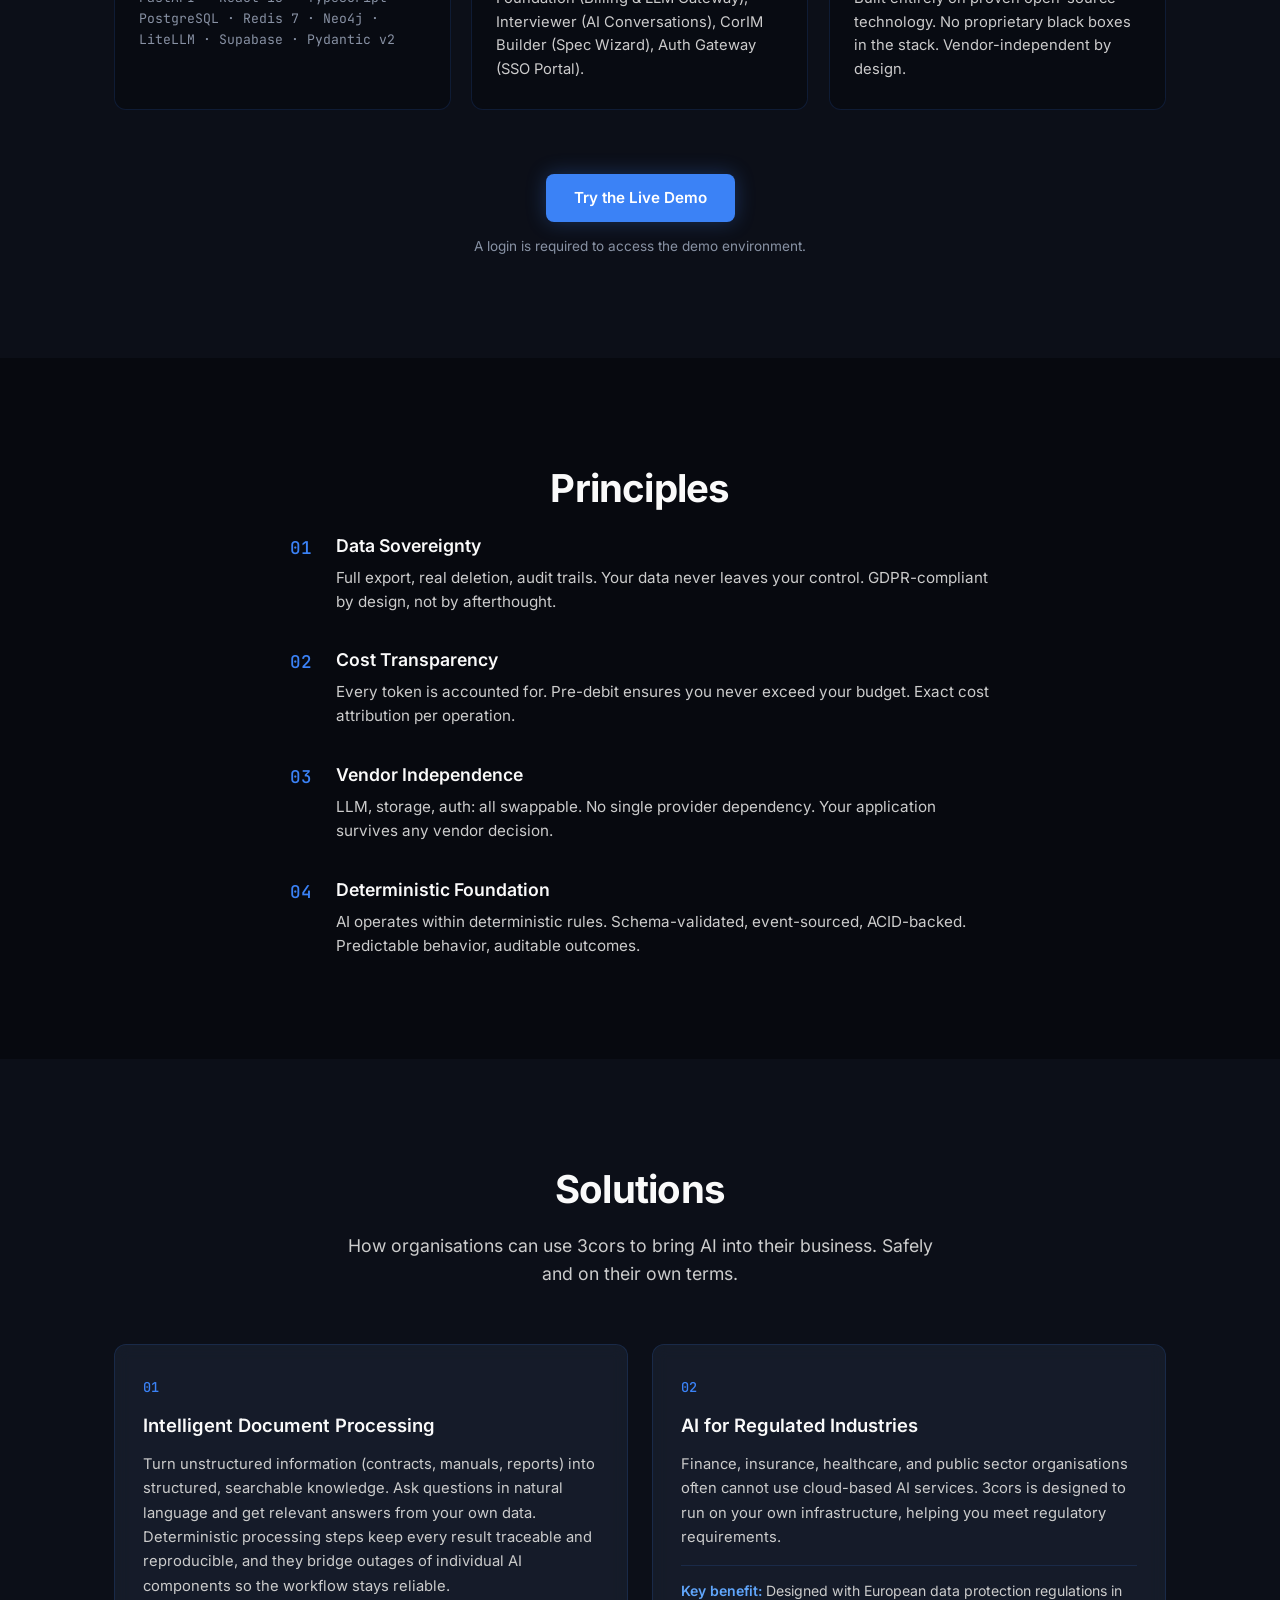
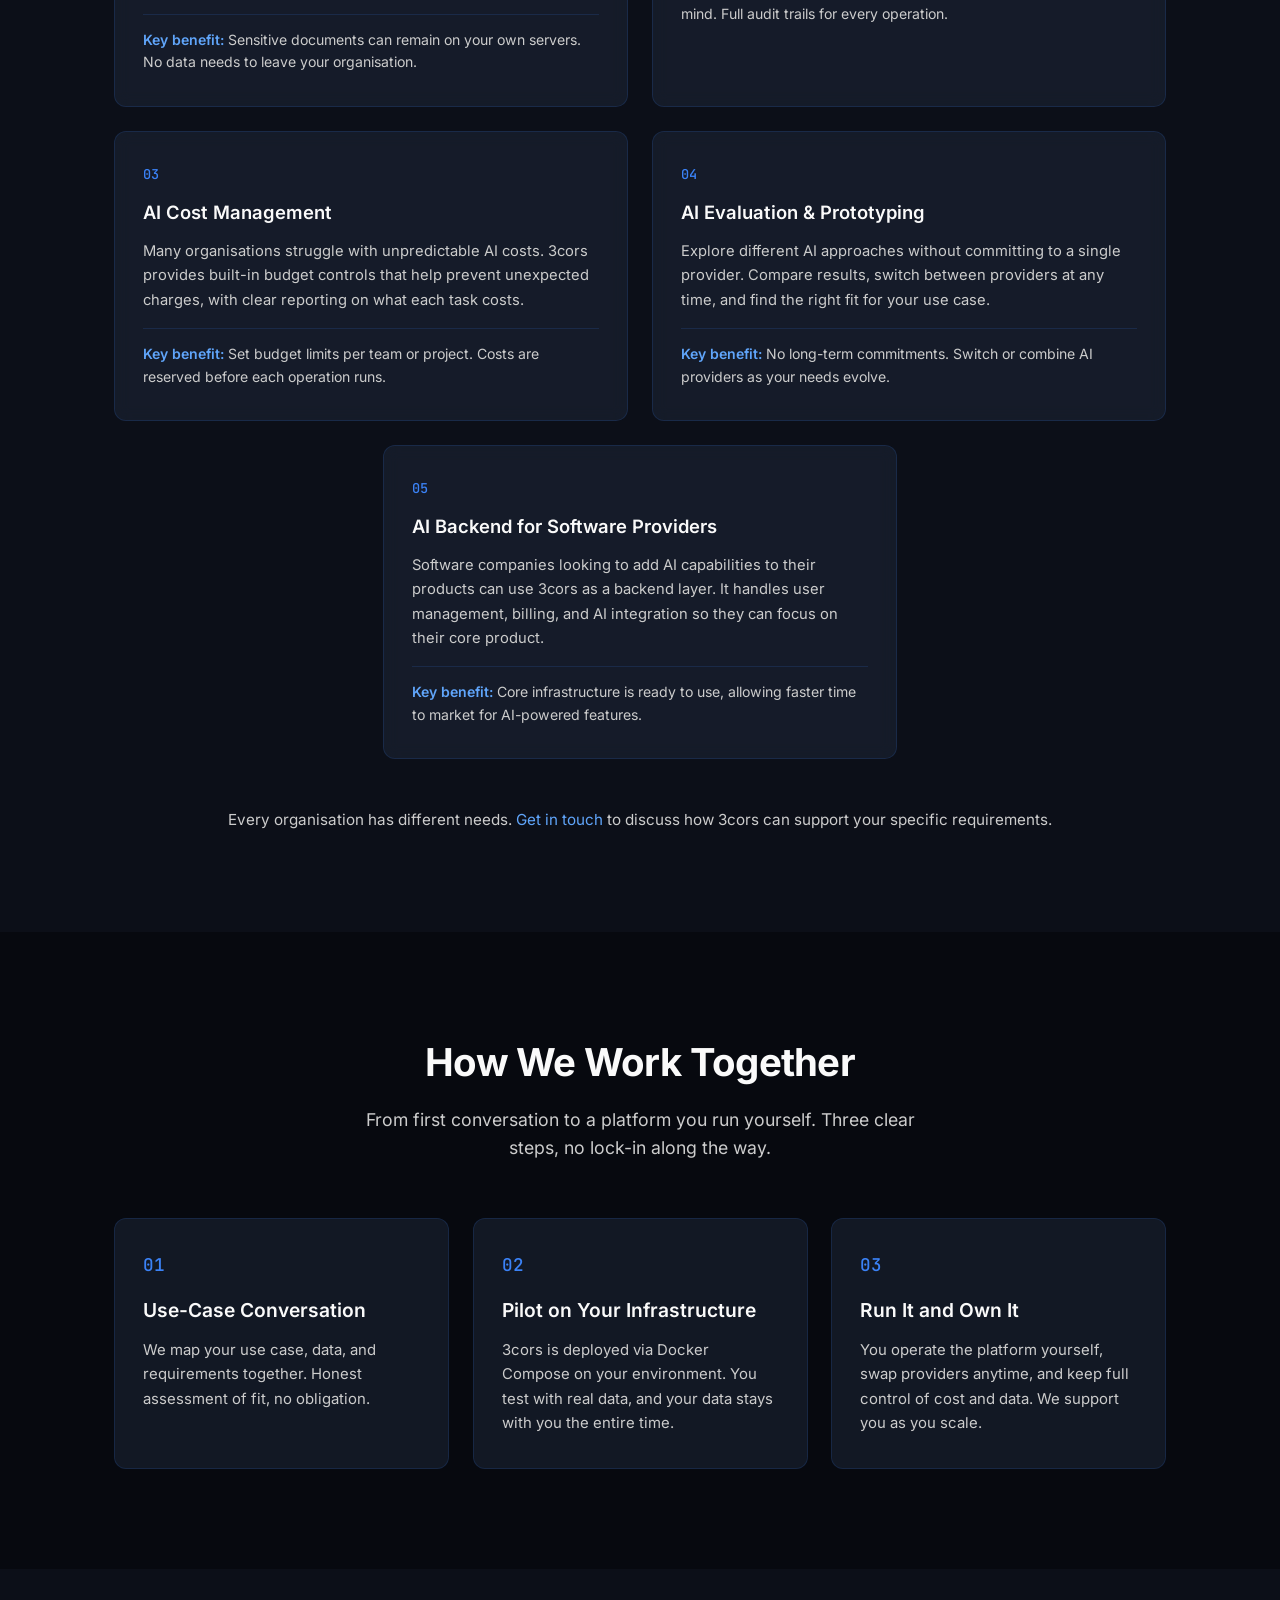
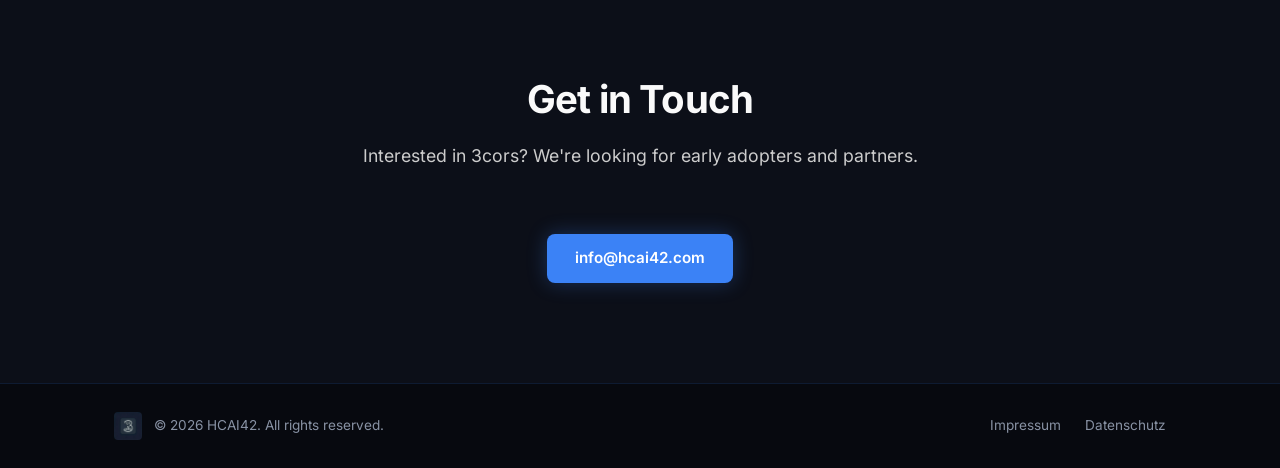
==== commit 2ff08d2a: "fix: guard smooth-scroll handler against href="#" (logo link crashed) (#13) Clicking the top-left lo" ====
--- a/index.html
+++ b/index.html
@@ -333,9 +333,17 @@
     // Smooth scroll
     document.querySelectorAll('a[href^="#"]').forEach(a => {
       a.addEventListener('click', e => {
-        e.preventDefault();
-        const target = document.querySelector(a.getAttribute('href'));
-        if (target) target.scrollIntoView({ behavior: 'smooth', block: 'start' });
+        const href = a.getAttribute('href');
+        if (!href || href === '#') {
+          e.preventDefault();
+          window.scrollTo({ top: 0, behavior: 'smooth' });
+          return;
+        }
+        const target = document.querySelector(href);
+        if (target) {
+          e.preventDefault();
+          target.scrollIntoView({ behavior: 'smooth', block: 'start' });
+        }
       });
     });
 
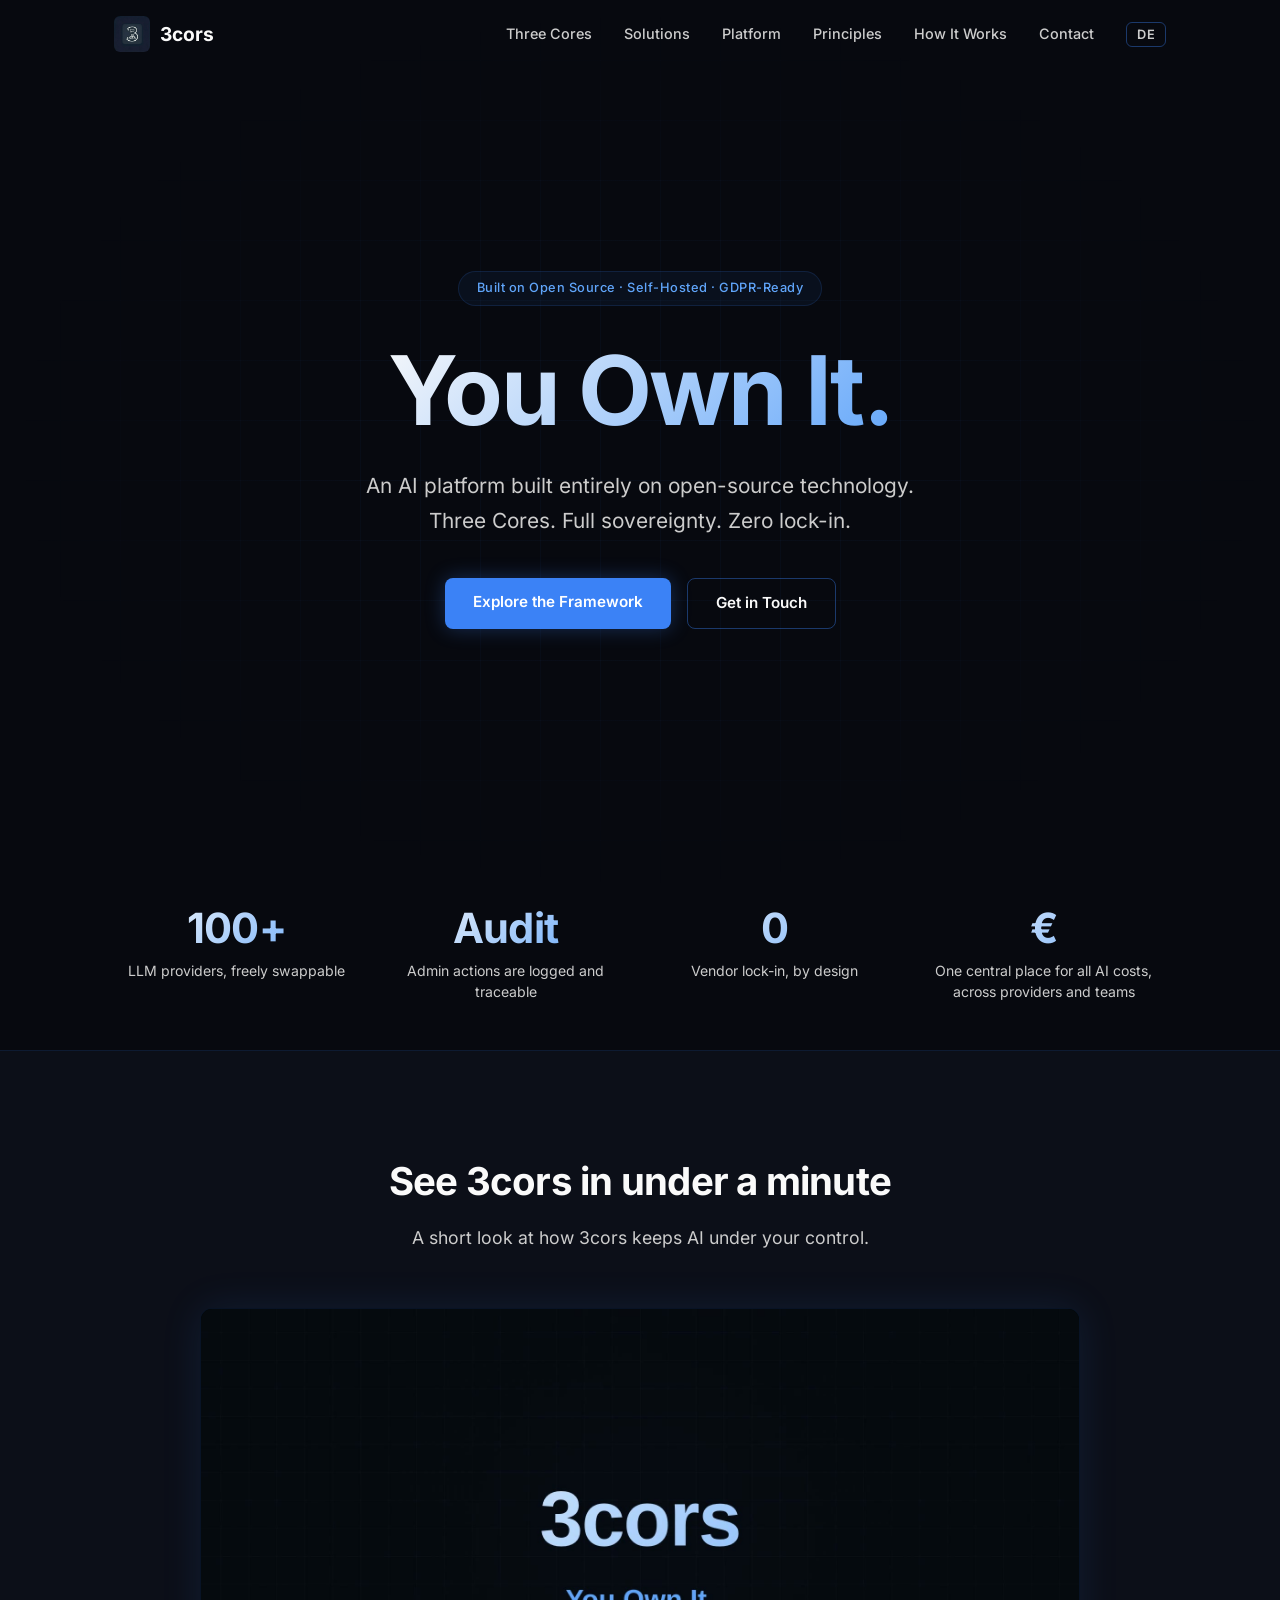
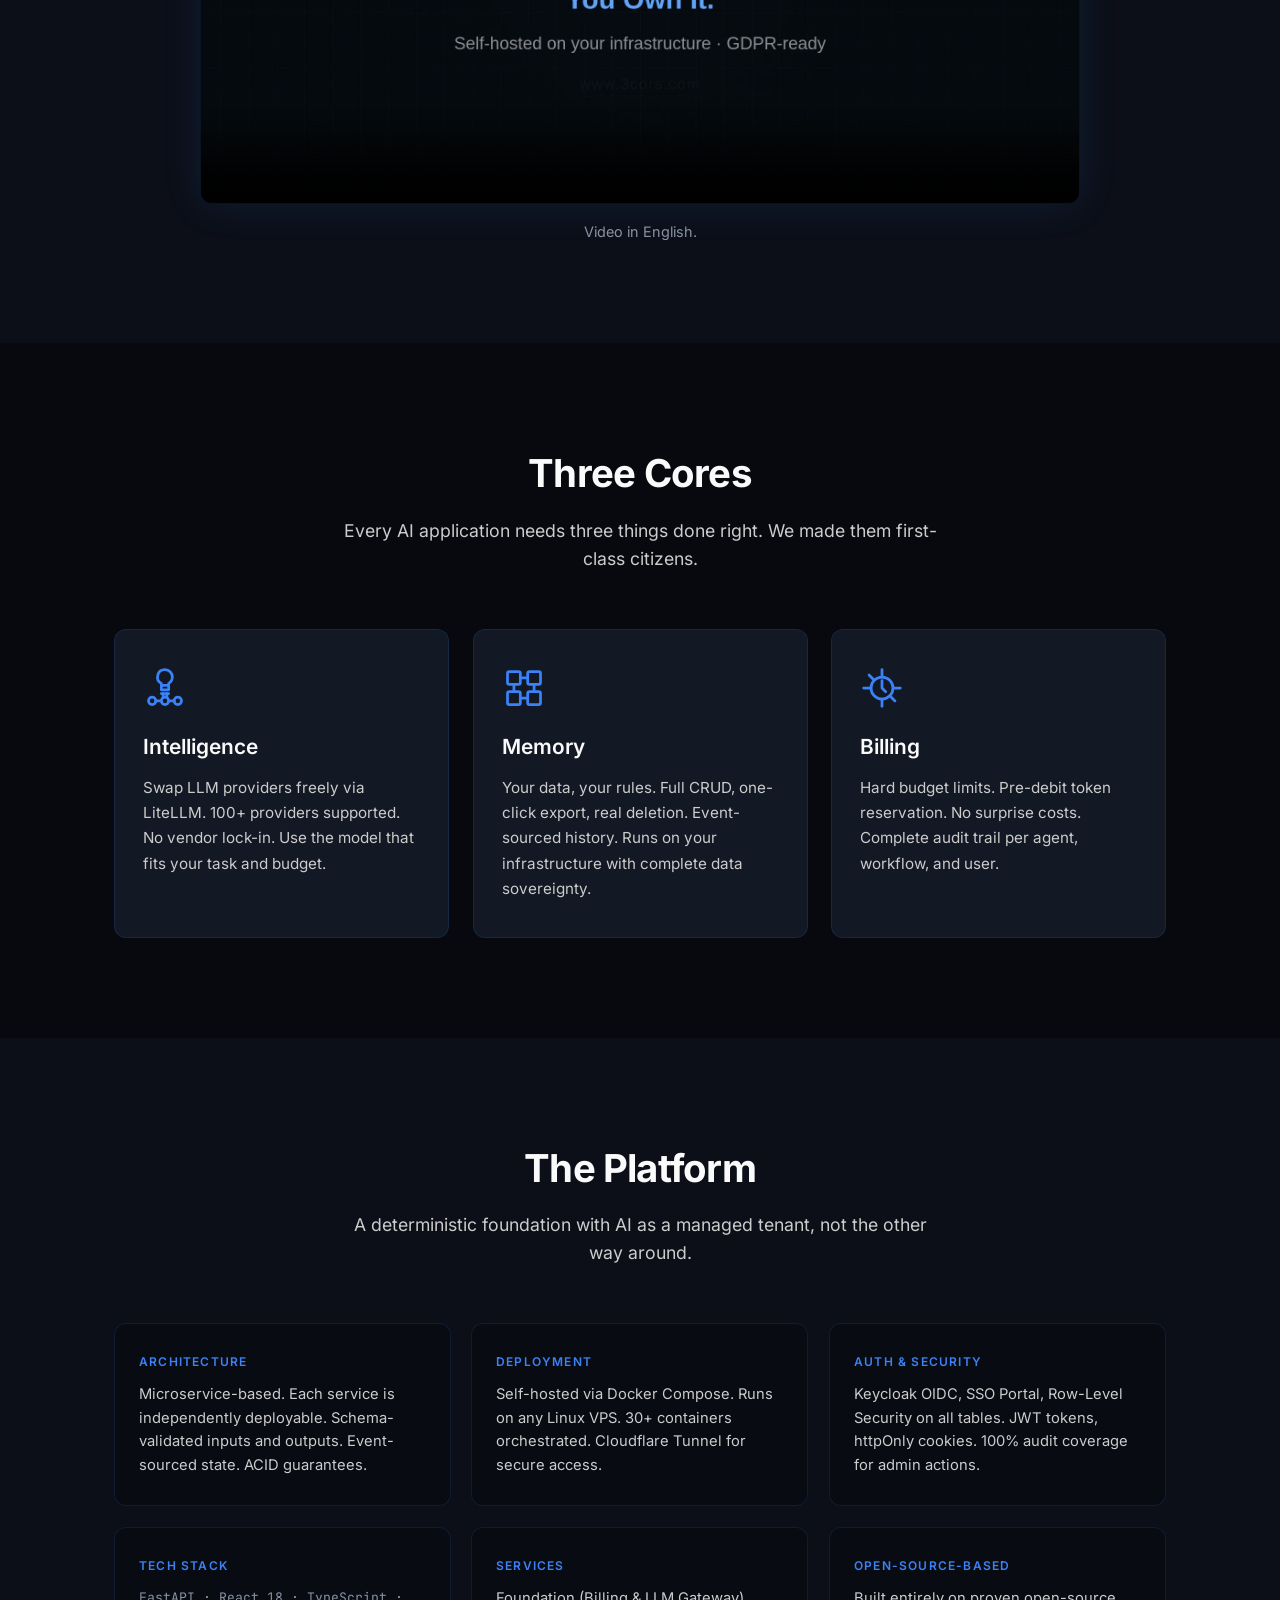
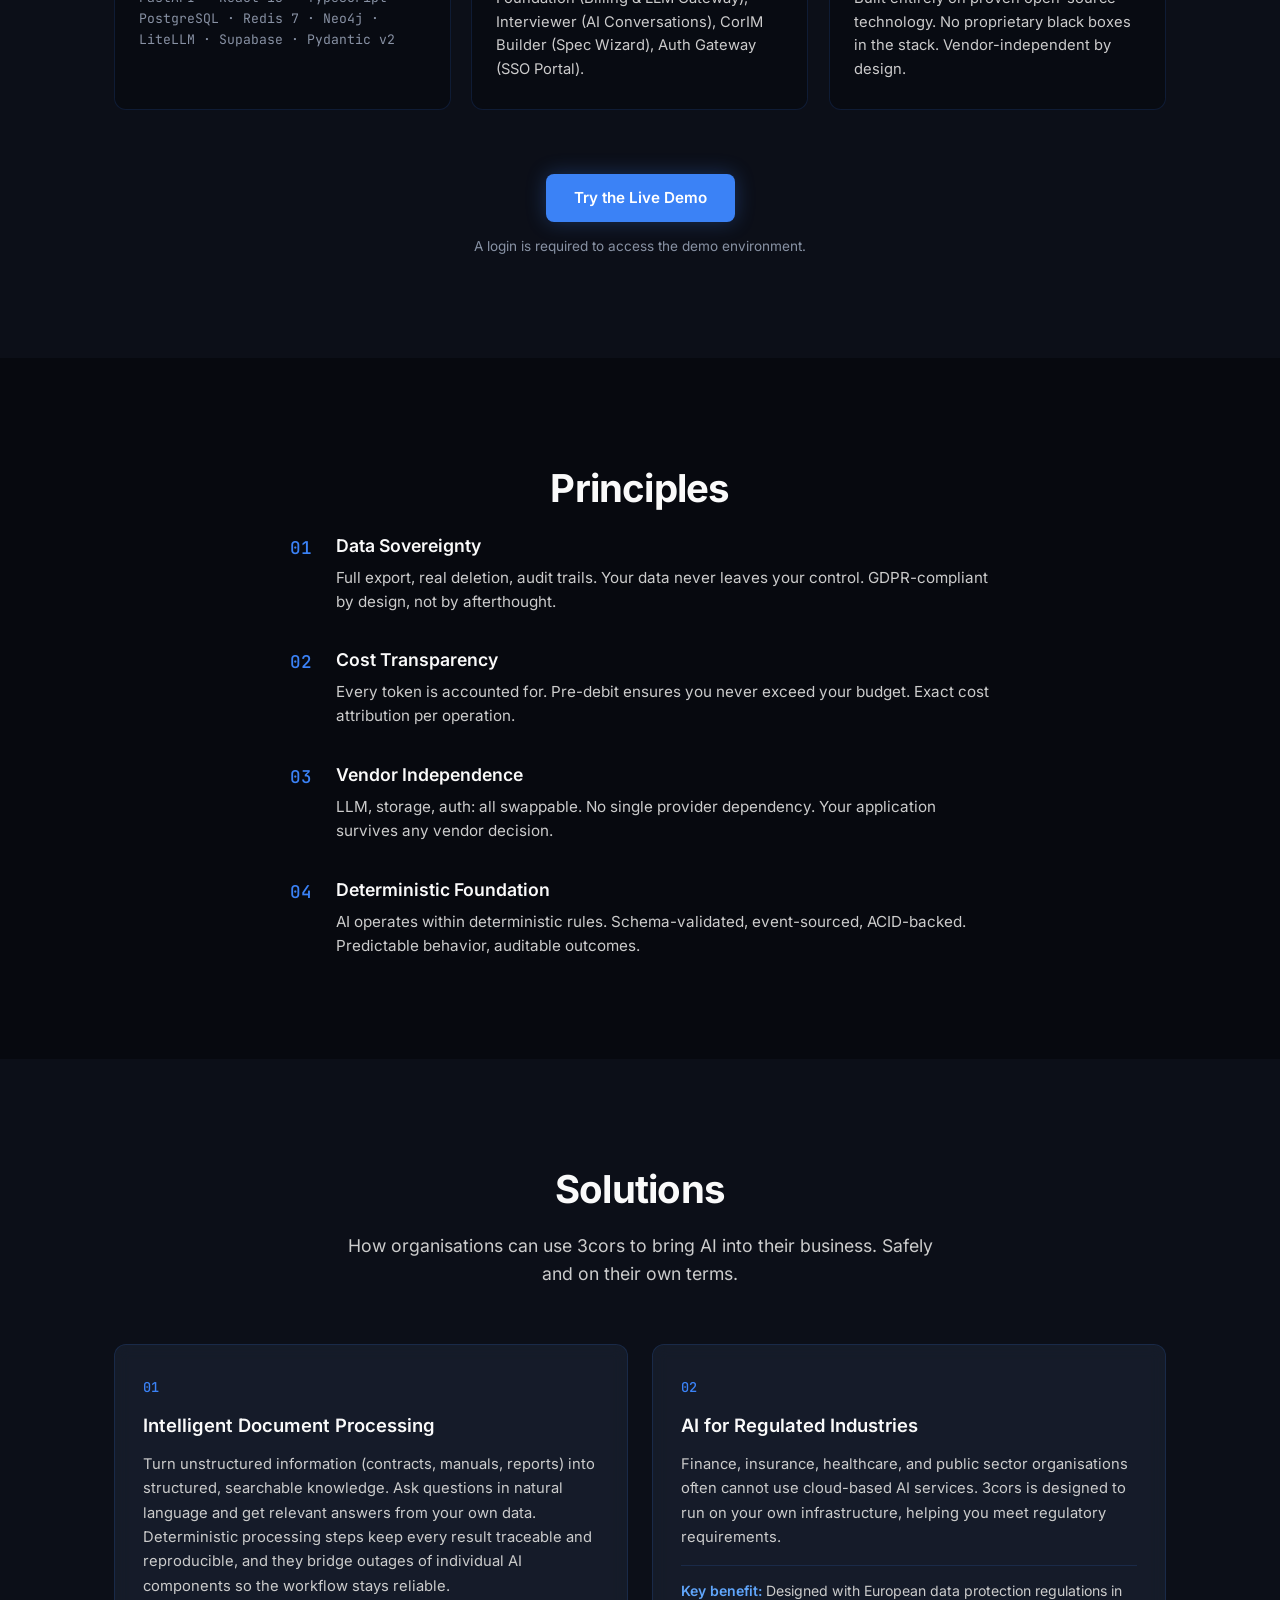
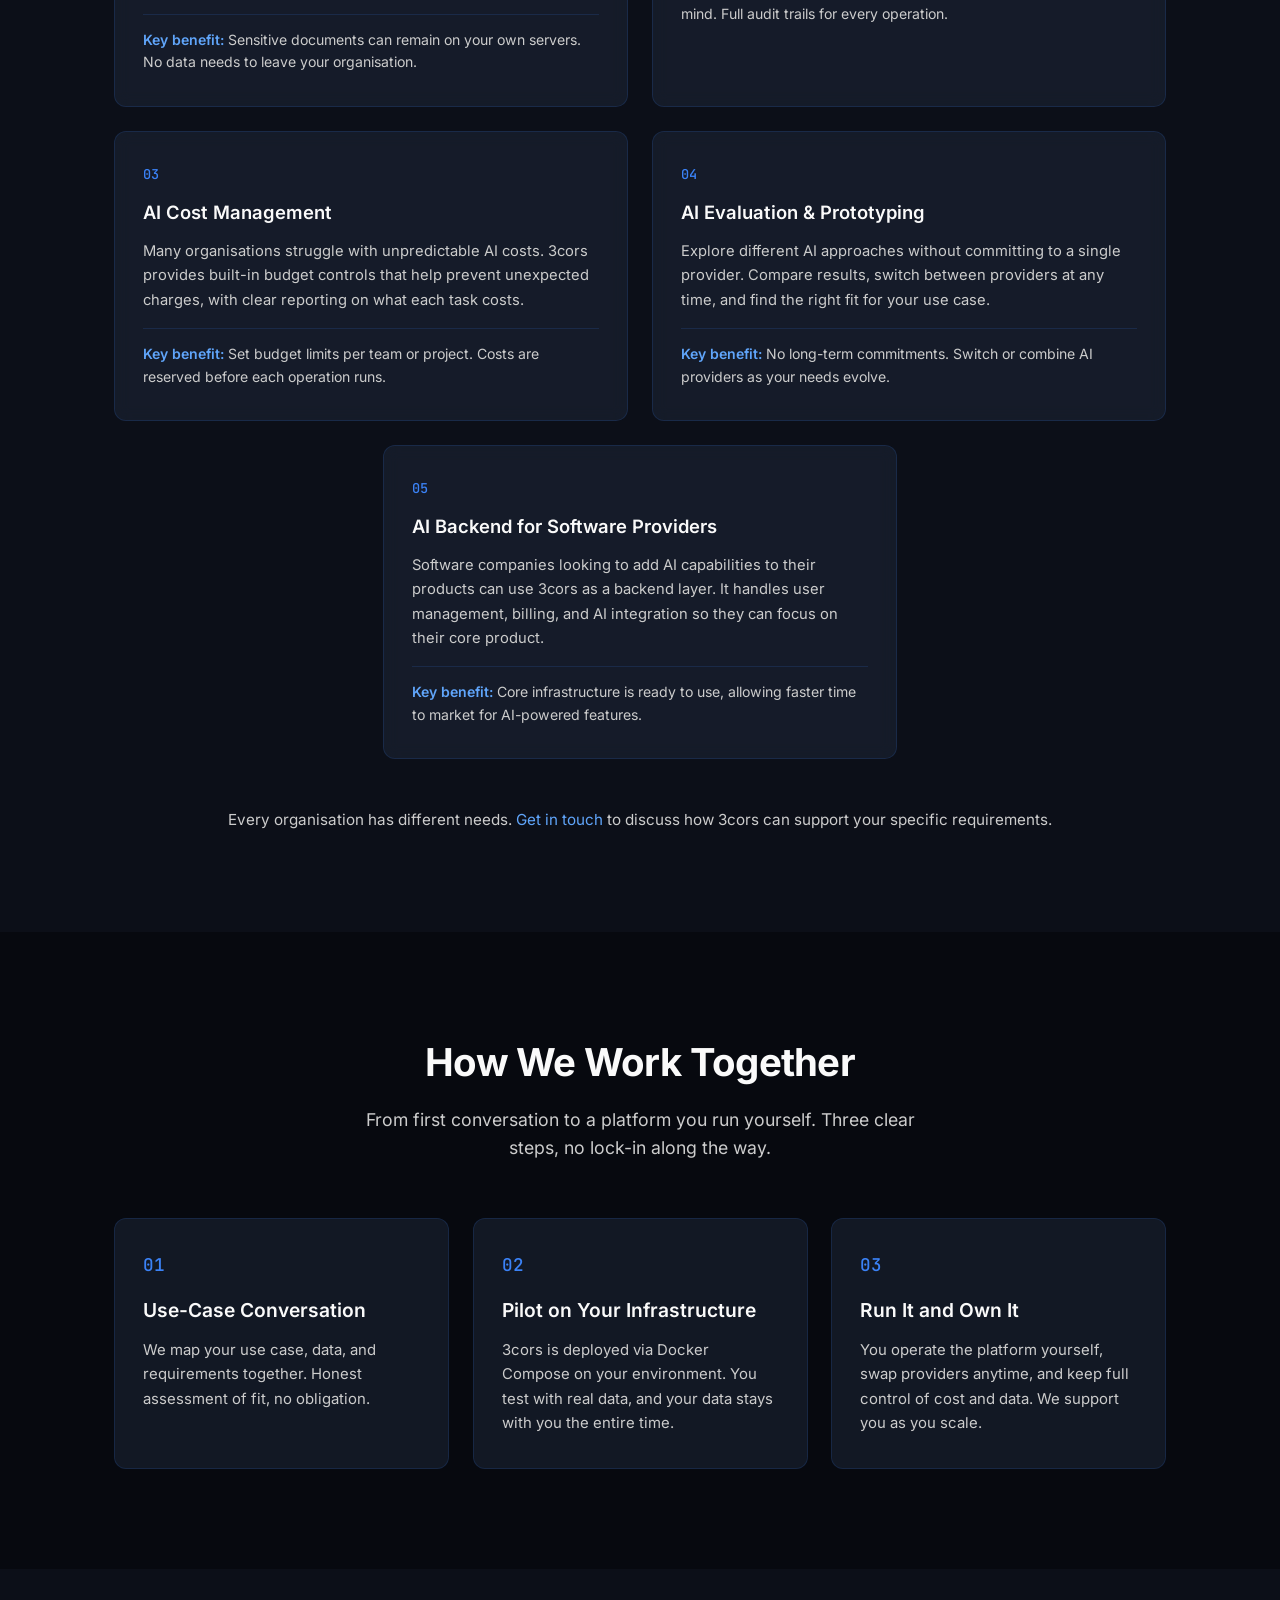
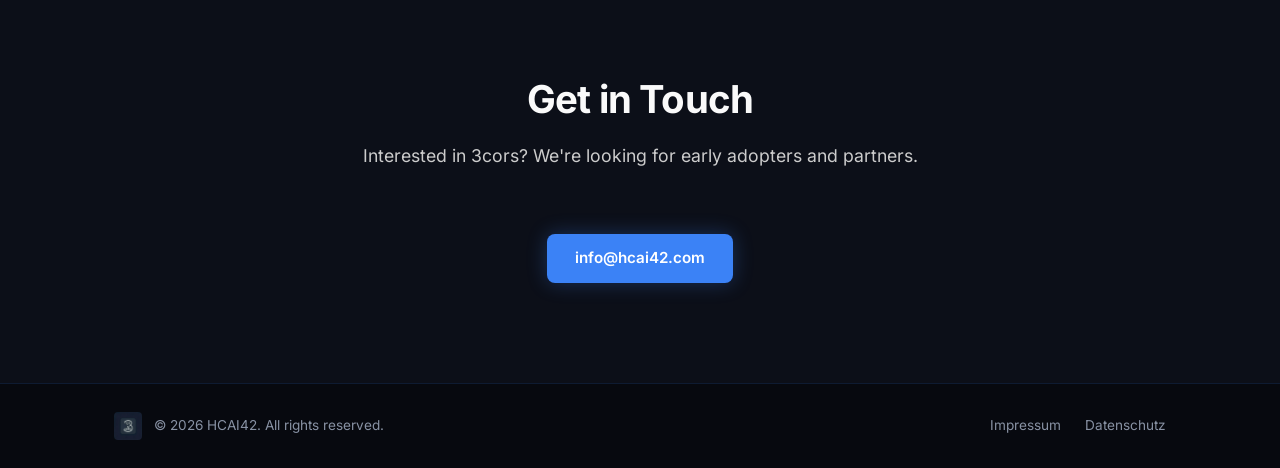
==== commit c8f69bb0: "chore(explainer): remove video subtitles (redundant with on-screen text, they obscured the video)" ====
--- a/index.html
+++ b/index.html
@@ -96,11 +96,9 @@
       <div class="explainer-frame">
         <video id="explainer-video" class="explainer-video" controls preload="metadata" playsinline poster="assets/3cors-explainer-poster.jpg">
           <source src="assets/3cors-explainer-en.mp4" type="video/mp4">
-          <track kind="subtitles" srclang="en" label="English" src="assets/3cors-explainer-en.vtt">
-          <track kind="subtitles" srclang="de" label="Deutsch" src="assets/3cors-explainer-de.vtt">
         </video>
       </div>
-      <p class="explainer-note" data-i18n="explainer.note">Video in English. Subtitles available in the player.</p>
+      <p class="explainer-note" data-i18n="explainer.note">Video in English.</p>
     </div>
   </section>
 
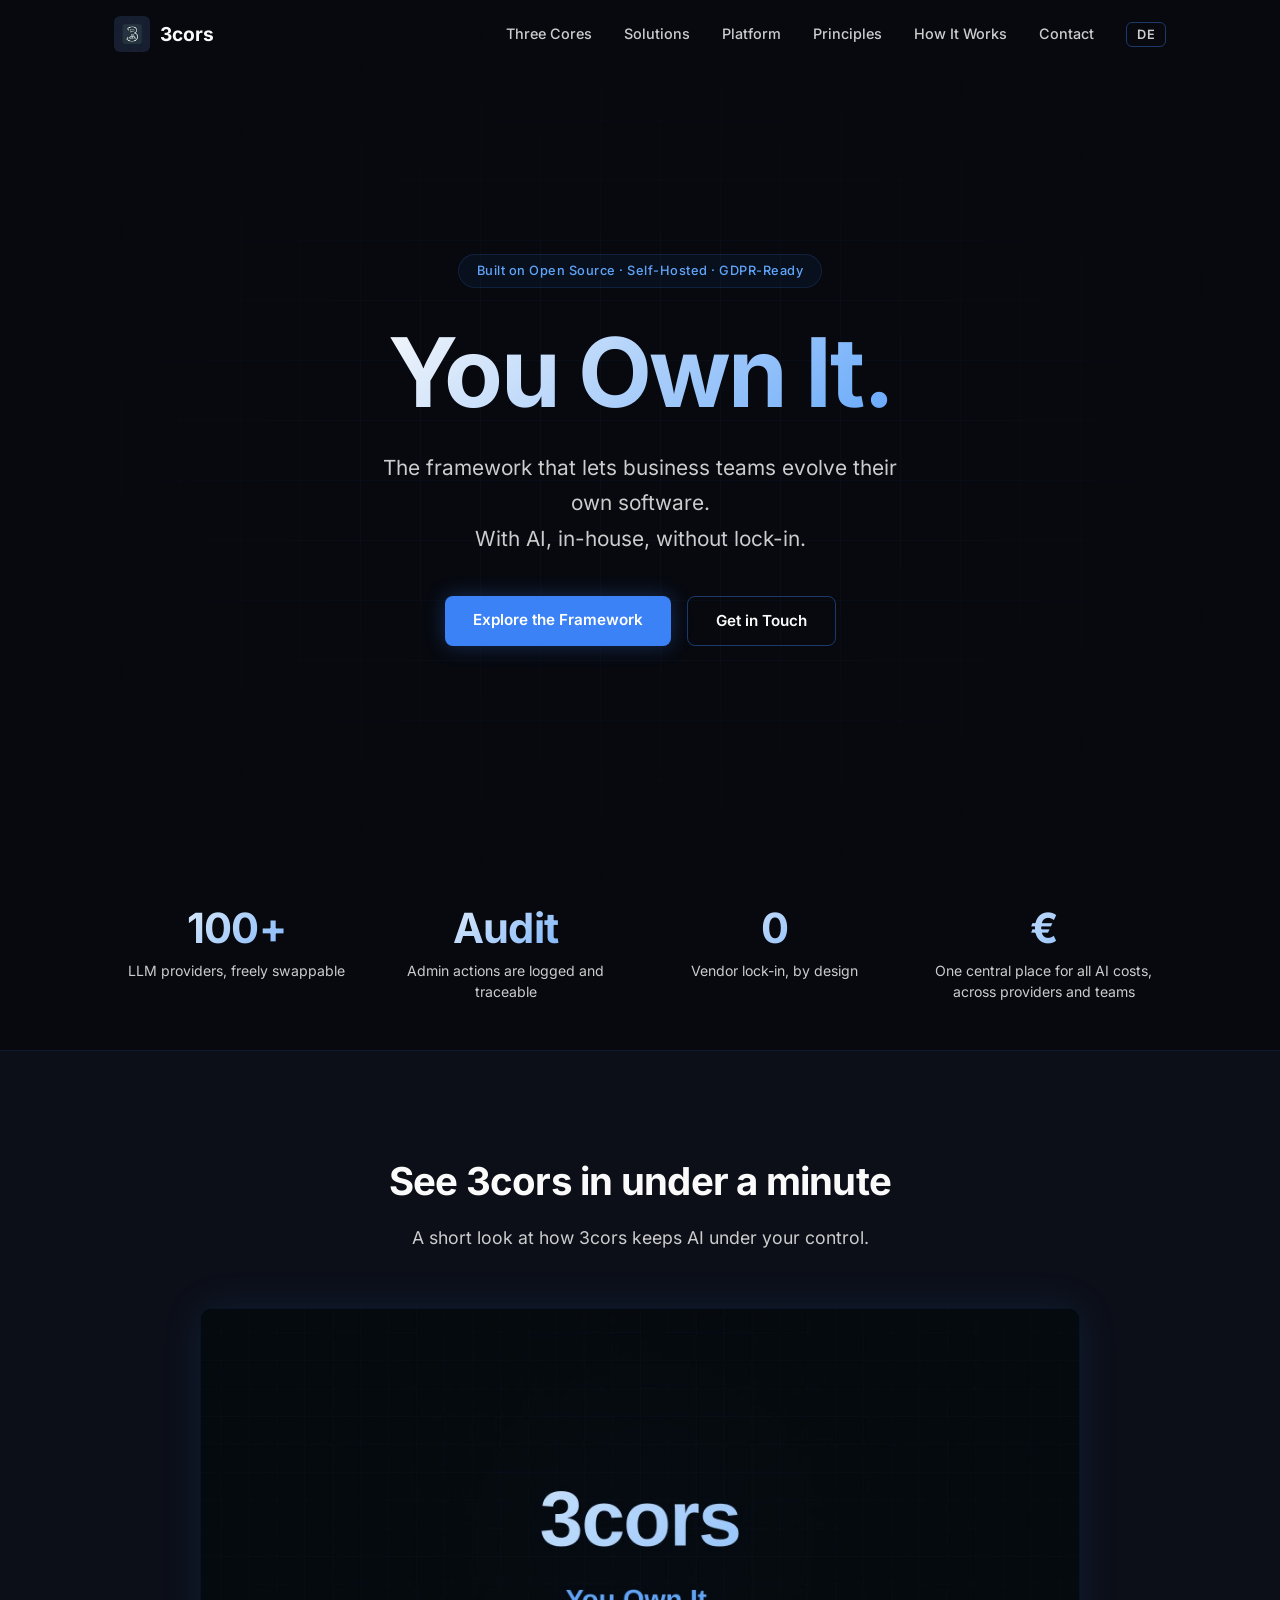
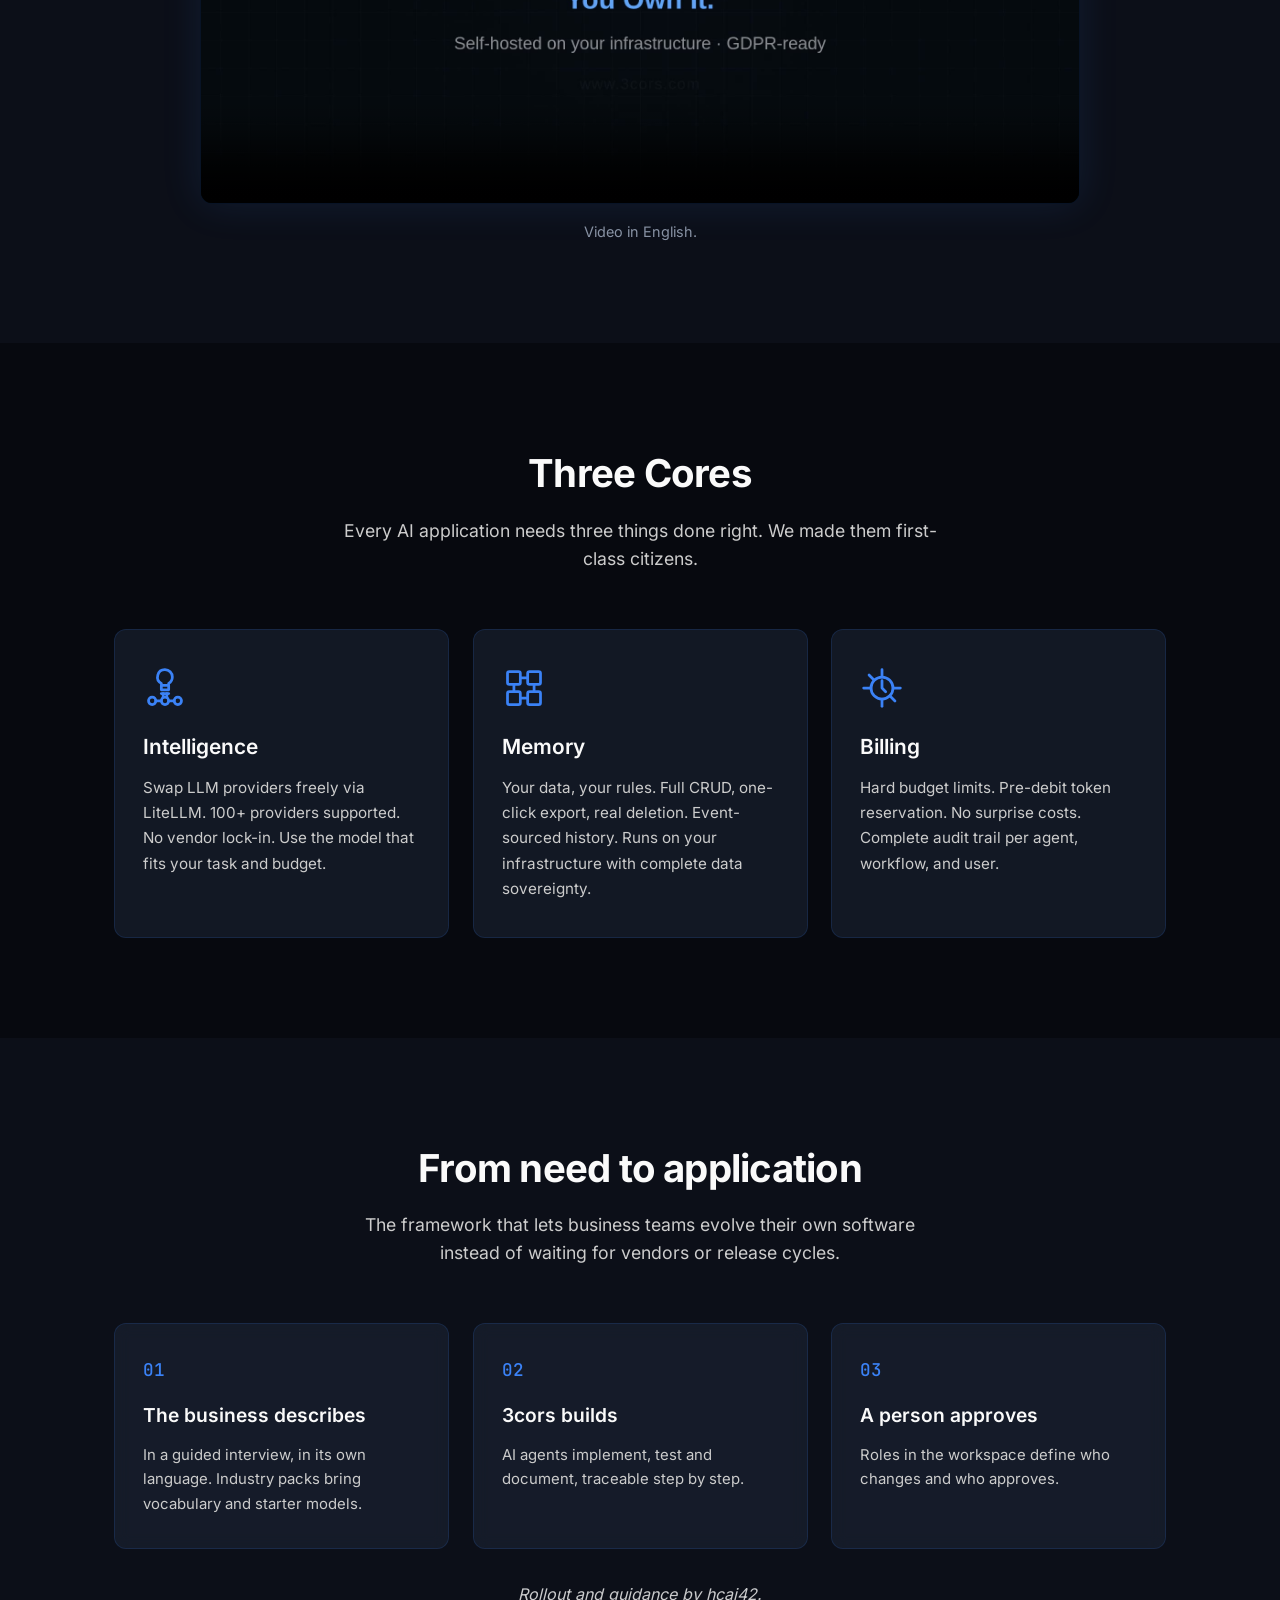
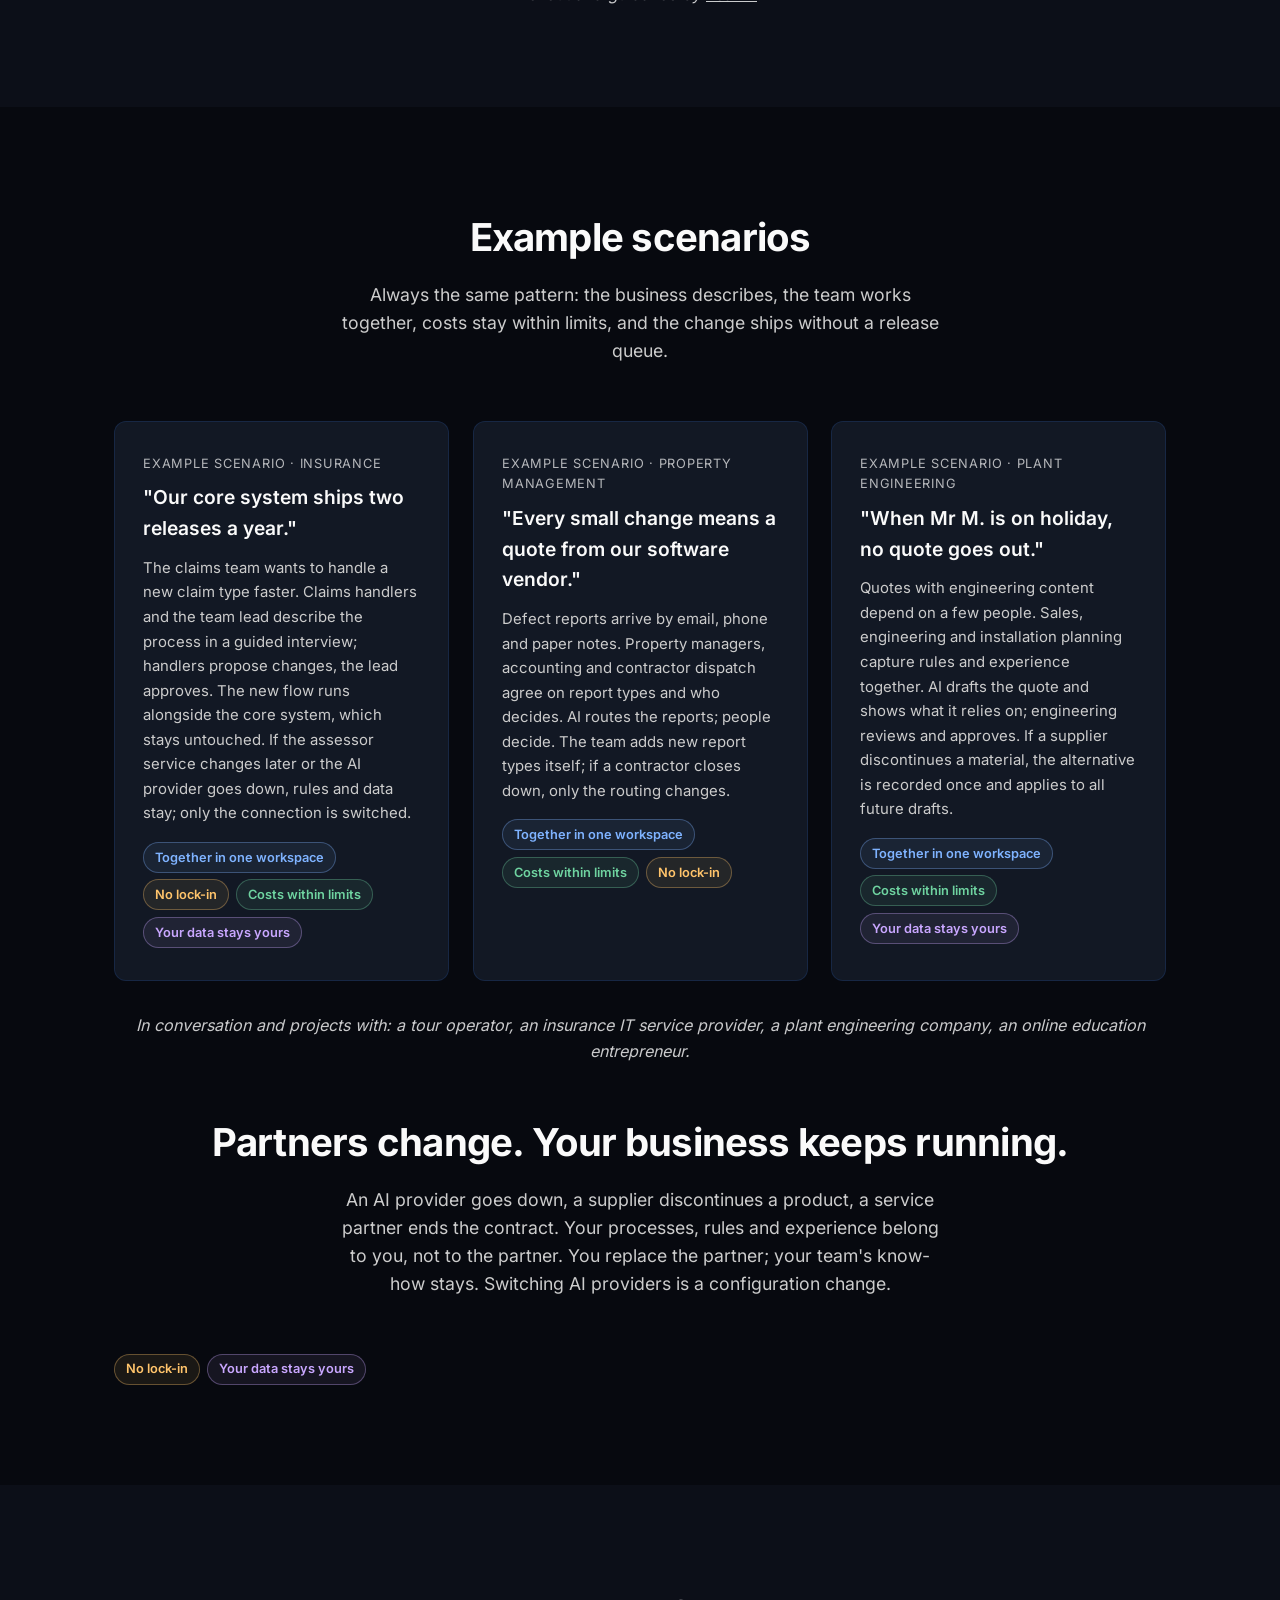
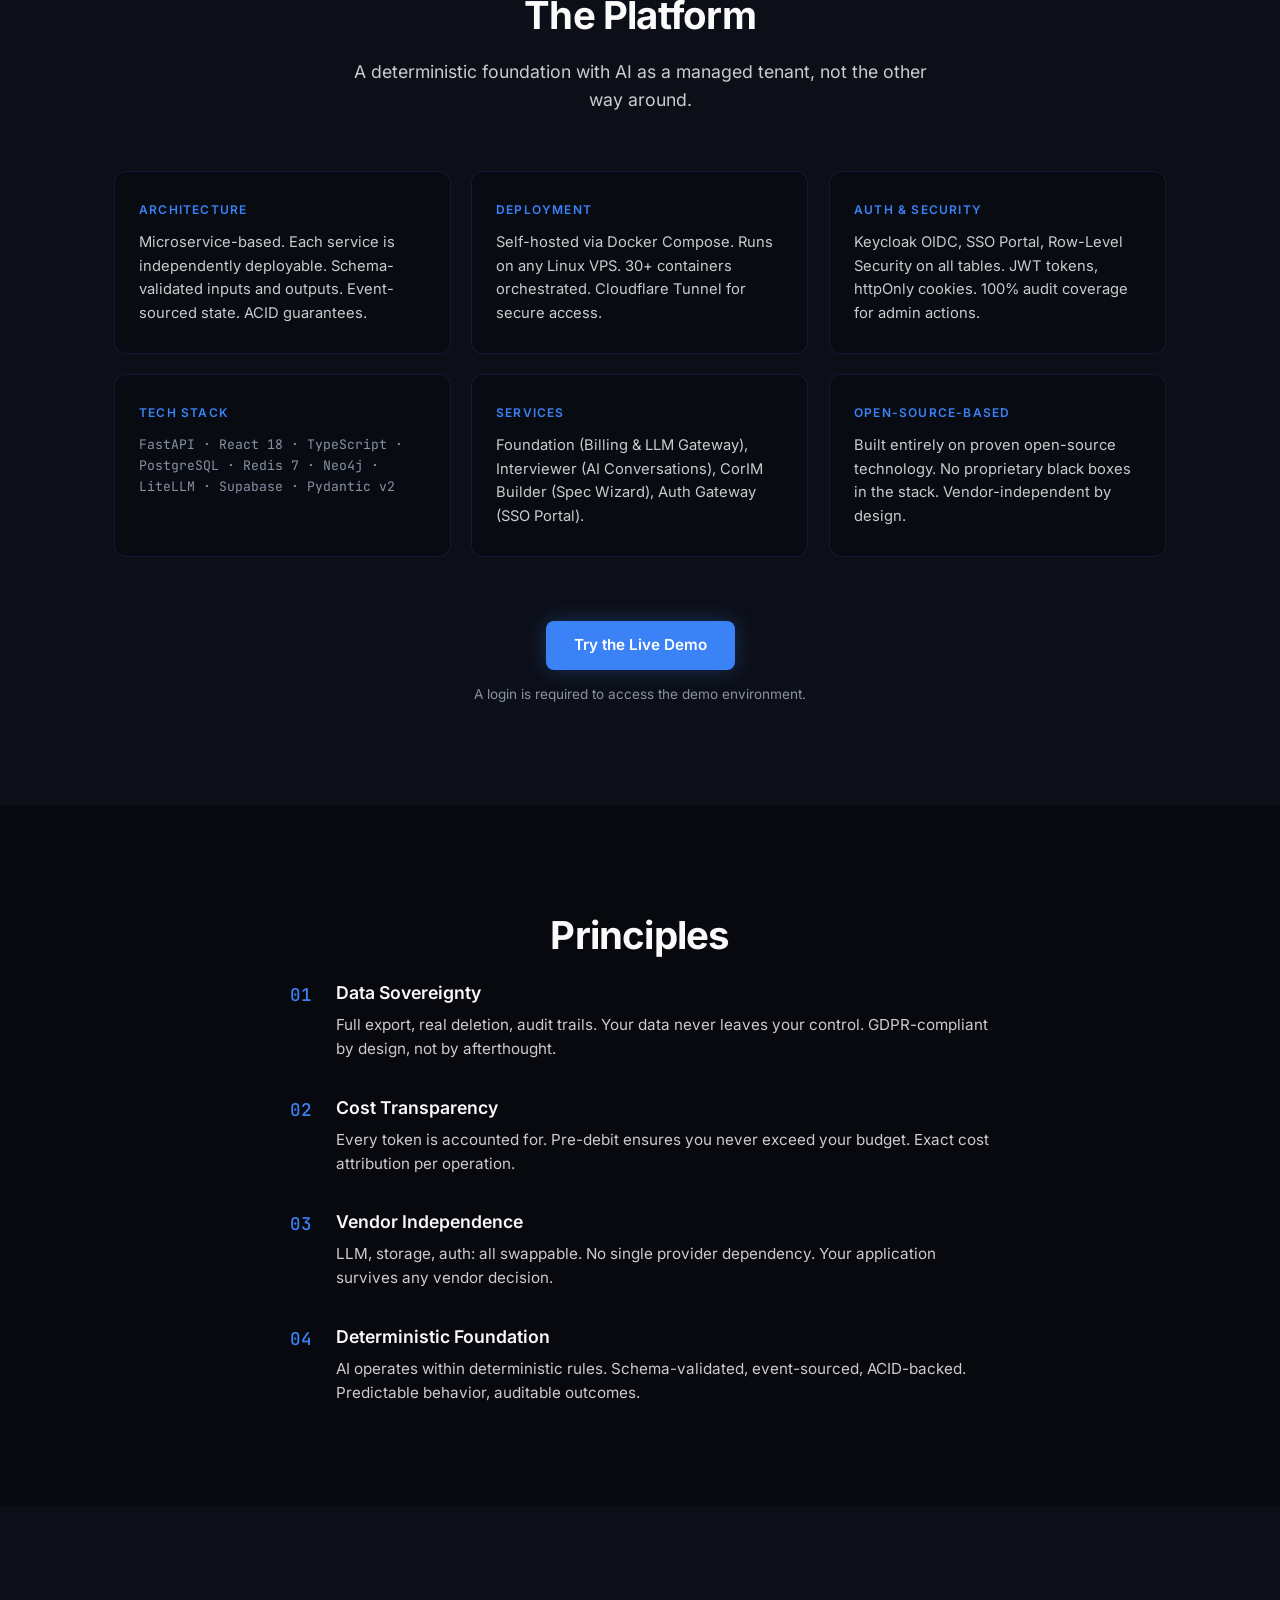
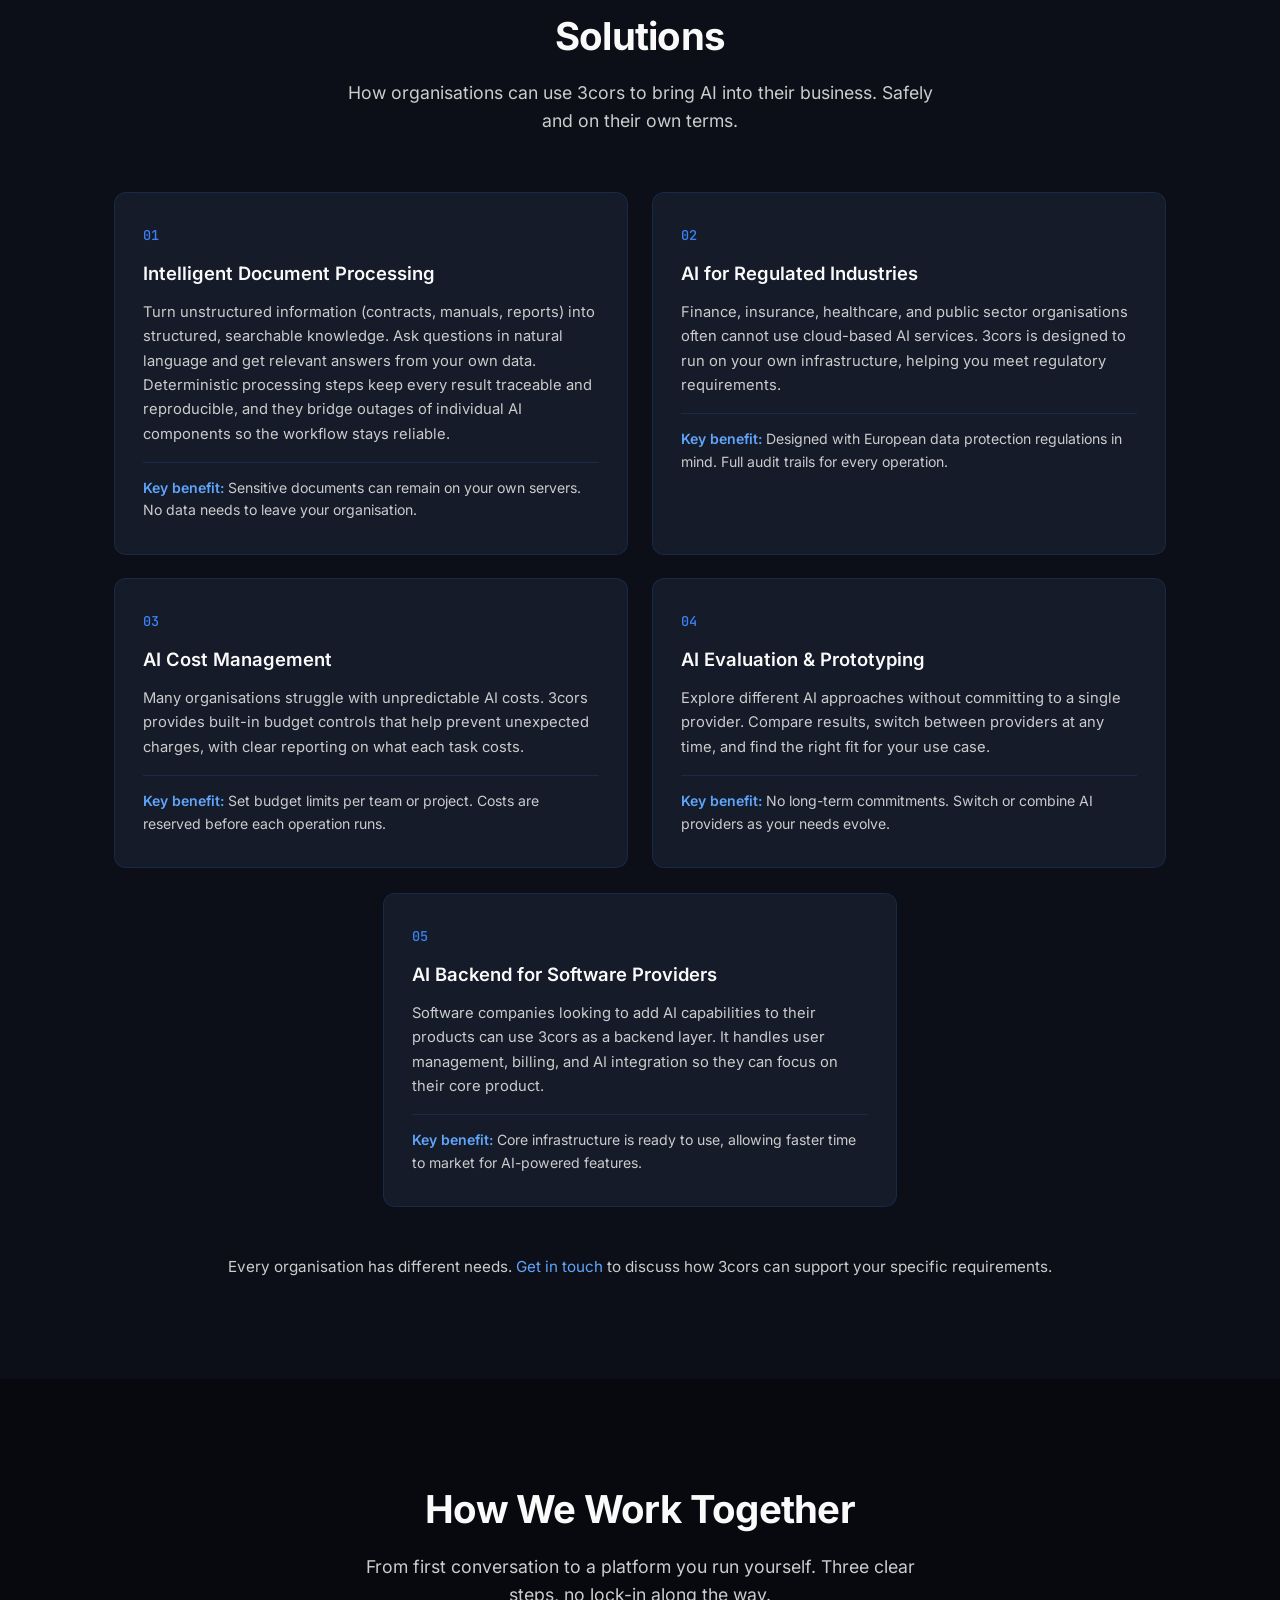
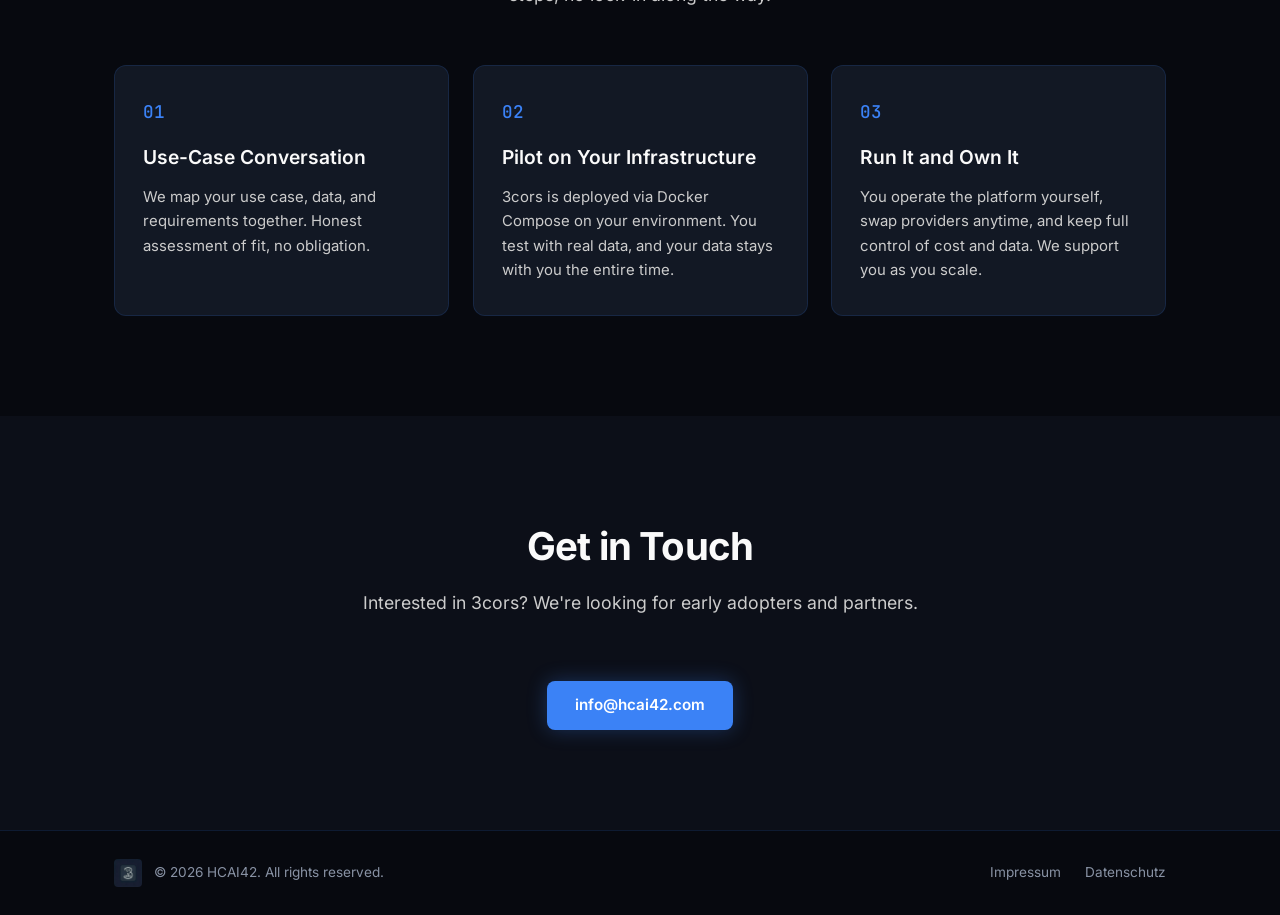
==== commit 4d6931f2: "feat: Sales-Story Fachbereich (Beispielszenarien, Partnerwechsel, USP-Zeichen) DE/EN Co-Authored-By:" ====
--- a/index.html
+++ b/index.html
@@ -21,7 +21,7 @@
   <meta name="apple-mobile-web-app-capable" content="yes">
   <meta name="mobile-web-app-capable" content="yes">
   <link rel="stylesheet" href="fonts/fonts.css?v=20260623">
-  <link rel="stylesheet" href="style.css?v=20260623">
+  <link rel="stylesheet" href="style.css?v=20261125">
 </head>
 <body>
 
@@ -56,7 +56,7 @@
     <div class="hero-content">
       <div class="hero-badge" data-i18n="hero.badge">Built on Open Source &middot; Self-Hosted &middot; GDPR-Ready</div>
       <h1 data-i18n="hero.title">You Own It.</h1>
-      <p class="hero-sub" data-i18n="hero.sub">An AI platform built entirely on open-source technology.<br>Three Cores. Full sovereignty. Zero lock-in.</p>
+      <p class="hero-sub" data-i18n="hero.sub">The framework that lets business teams evolve their own software.<br>With AI, in-house, without lock-in.</p>
       <div class="hero-actions">
         <a href="#cores" class="btn btn-primary" data-i18n="hero.cta1">Explore the Framework</a>
         <a href="#contact" class="btn btn-outline" data-i18n="hero.cta2">Get in Touch</a>
@@ -96,6 +96,7 @@
       <div class="explainer-frame">
         <video id="explainer-video" class="explainer-video" controls preload="metadata" playsinline poster="assets/3cors-explainer-poster.jpg">
           <source src="assets/3cors-explainer-en.mp4" type="video/mp4">
+          <track kind="subtitles" srclang="de" label="Deutsch" src="assets/3cors-explainer-de.vtt">
         </video>
       </div>
       <p class="explainer-note" data-i18n="explainer.note">Video in English.</p>
@@ -132,6 +133,54 @@
       </div>
     </div>
   </section>
+
+    <!-- From need to application (sales story 2026-11-25) -->
+  <section id="bedarf" class="section section-alt">
+    <div class="container">
+      <h2 class="section-title" data-i18n="need.title">From need to application</h2>
+      <p class="section-sub" data-i18n="need.sub">The framework that lets business teams evolve their own software instead of waiting for vendors or release cycles.</p>
+      <div class="process-grid">
+        <div class="process-step"><div class="process-num">01</div><h3 data-i18n="need.1.title">The business describes</h3><p data-i18n="need.1.desc">In a guided interview, in its own language. Industry packs bring vocabulary and starter models.</p></div>
+        <div class="process-step"><div class="process-num">02</div><h3 data-i18n="need.2.title">3cors builds</h3><p data-i18n="need.2.desc">AI agents implement, test and document, traceable step by step.</p></div>
+        <div class="process-step"><div class="process-num">03</div><h3 data-i18n="need.3.title">A person approves</h3><p data-i18n="need.3.desc">Roles in the workspace define who changes and who approves.</p></div>
+      </div>
+      <p class="teaser-line" data-i18n="need.bridge">Rollout and guidance by <a href="https://www.hcai42.com">hcai42</a>.</p>
+    </div>
+  </section>
+
+  <!-- Example scenarios (sales story 2026-11-25) -->
+  <section id="szenarien" class="section">
+    <div class="container">
+      <h2 class="section-title" data-i18n="scen.title">Example scenarios</h2>
+      <p class="section-sub" data-i18n="scen.sub">Always the same pattern: the business describes, the team works together, costs stay within limits, and the change ships without a release queue.</p>
+      <div class="process-grid">
+        <div class="process-step scenario-card">
+          <div class="scenario-label" data-i18n="scen.a.label">Example scenario · Insurance</div>
+          <h3 data-i18n="scen.a.quote">"Our core system ships two releases a year."</h3>
+          <p data-i18n="scen.a.body">The claims team wants to handle a new claim type faster. Claims handlers and the team lead describe the process in a guided interview; handlers propose changes, the lead approves. The new flow runs alongside the core system, which stays untouched. If the assessor service changes later or the AI provider goes down, rules and data stay; only the connection is switched.</p>
+          <p class="usp-tags" data-i18n="scen.a.tags"><span class="usp-tag usp-team">Together in one workspace</span> <span class="usp-tag usp-free">No lock-in</span> <span class="usp-tag usp-cost">Costs within limits</span> <span class="usp-tag usp-data">Your data stays yours</span></p>
+        </div>
+        <div class="process-step scenario-card">
+          <div class="scenario-label" data-i18n="scen.b.label">Example scenario · Property management</div>
+          <h3 data-i18n="scen.b.quote">"Every small change means a quote from our software vendor."</h3>
+          <p data-i18n="scen.b.body">Defect reports arrive by email, phone and paper notes. Property managers, accounting and contractor dispatch agree on report types and who decides. AI routes the reports; people decide. The team adds new report types itself; if a contractor closes down, only the routing changes.</p>
+          <p class="usp-tags" data-i18n="scen.b.tags"><span class="usp-tag usp-team">Together in one workspace</span> <span class="usp-tag usp-cost">Costs within limits</span> <span class="usp-tag usp-free">No lock-in</span></p>
+        </div>
+        <div class="process-step scenario-card">
+          <div class="scenario-label" data-i18n="scen.c.label">Example scenario · Plant engineering</div>
+          <h3 data-i18n="scen.c.quote">"When Mr M. is on holiday, no quote goes out."</h3>
+          <p data-i18n="scen.c.body">Quotes with engineering content depend on a few people. Sales, engineering and installation planning capture rules and experience together. AI drafts the quote and shows what it relies on; engineering reviews and approves. If a supplier discontinues a material, the alternative is recorded once and applies to all future drafts.</p>
+          <p class="usp-tags" data-i18n="scen.c.tags"><span class="usp-tag usp-team">Together in one workspace</span> <span class="usp-tag usp-cost">Costs within limits</span> <span class="usp-tag usp-data">Your data stays yours</span></p>
+        </div>
+      </div>
+      <p class="teaser-line" data-i18n="teaser.text">In conversation and projects with: a tour operator, an insurance IT service provider, a plant engineering company, an online education entrepreneur.</p>
+
+      <h3 class="section-title" style="margin-top:3rem" data-i18n="change.title">Partners change. Your business keeps running.</h3>
+      <p class="section-sub" data-i18n="change.desc">An AI provider goes down, a supplier discontinues a product, a service partner ends the contract. Your processes, rules and experience belong to you, not to the partner. You replace the partner; your team's know-how stays. Switching AI providers is a configuration change.</p>
+      <p class="usp-tags" style="text-align:center" data-i18n="change.tags"><span class="usp-tag usp-free">No lock-in</span> <span class="usp-tag usp-data">Your data stays yours</span></p>
+    </div>
+  </section>
+
 
   <!-- Platform -->
   <section id="platform" class="section section-alt">
--- a/style.css
+++ b/style.css
@@ -775,3 +775,15 @@
   color: var(--text-muted);
   font-size: 0.9rem;
 }
+
+/* Sales story 2026-11-25: scenarios + USP tags */
+.scenario-card { text-align: left; }
+.scenario-label { font-size: .8rem; text-transform: uppercase; letter-spacing: .06em; opacity: .7; margin-bottom: .5rem; }
+.usp-tags { margin-top: 1rem; display: flex; flex-wrap: wrap; gap: .4rem; }
+.usp-tag { display: inline-block; font-size: .8rem; font-weight: 600; padding: .25rem .7rem; border-radius: 999px; border: 1px solid; white-space: nowrap; }
+.usp-team { color: #7fb3ff; border-color: #7fb3ff55; background: #7fb3ff14; }
+.usp-cost { color: #6fd3a0; border-color: #6fd3a055; background: #6fd3a014; }
+.usp-data { color: #c9a7ff; border-color: #c9a7ff55; background: #c9a7ff14; }
+.usp-free { color: #ffc46b; border-color: #ffc46b55; background: #ffc46b14; }
+.teaser-line { margin-top: 2rem; text-align: center; font-style: italic; opacity: .8; }
+.teaser-line a { color: inherit; text-decoration: underline; }
